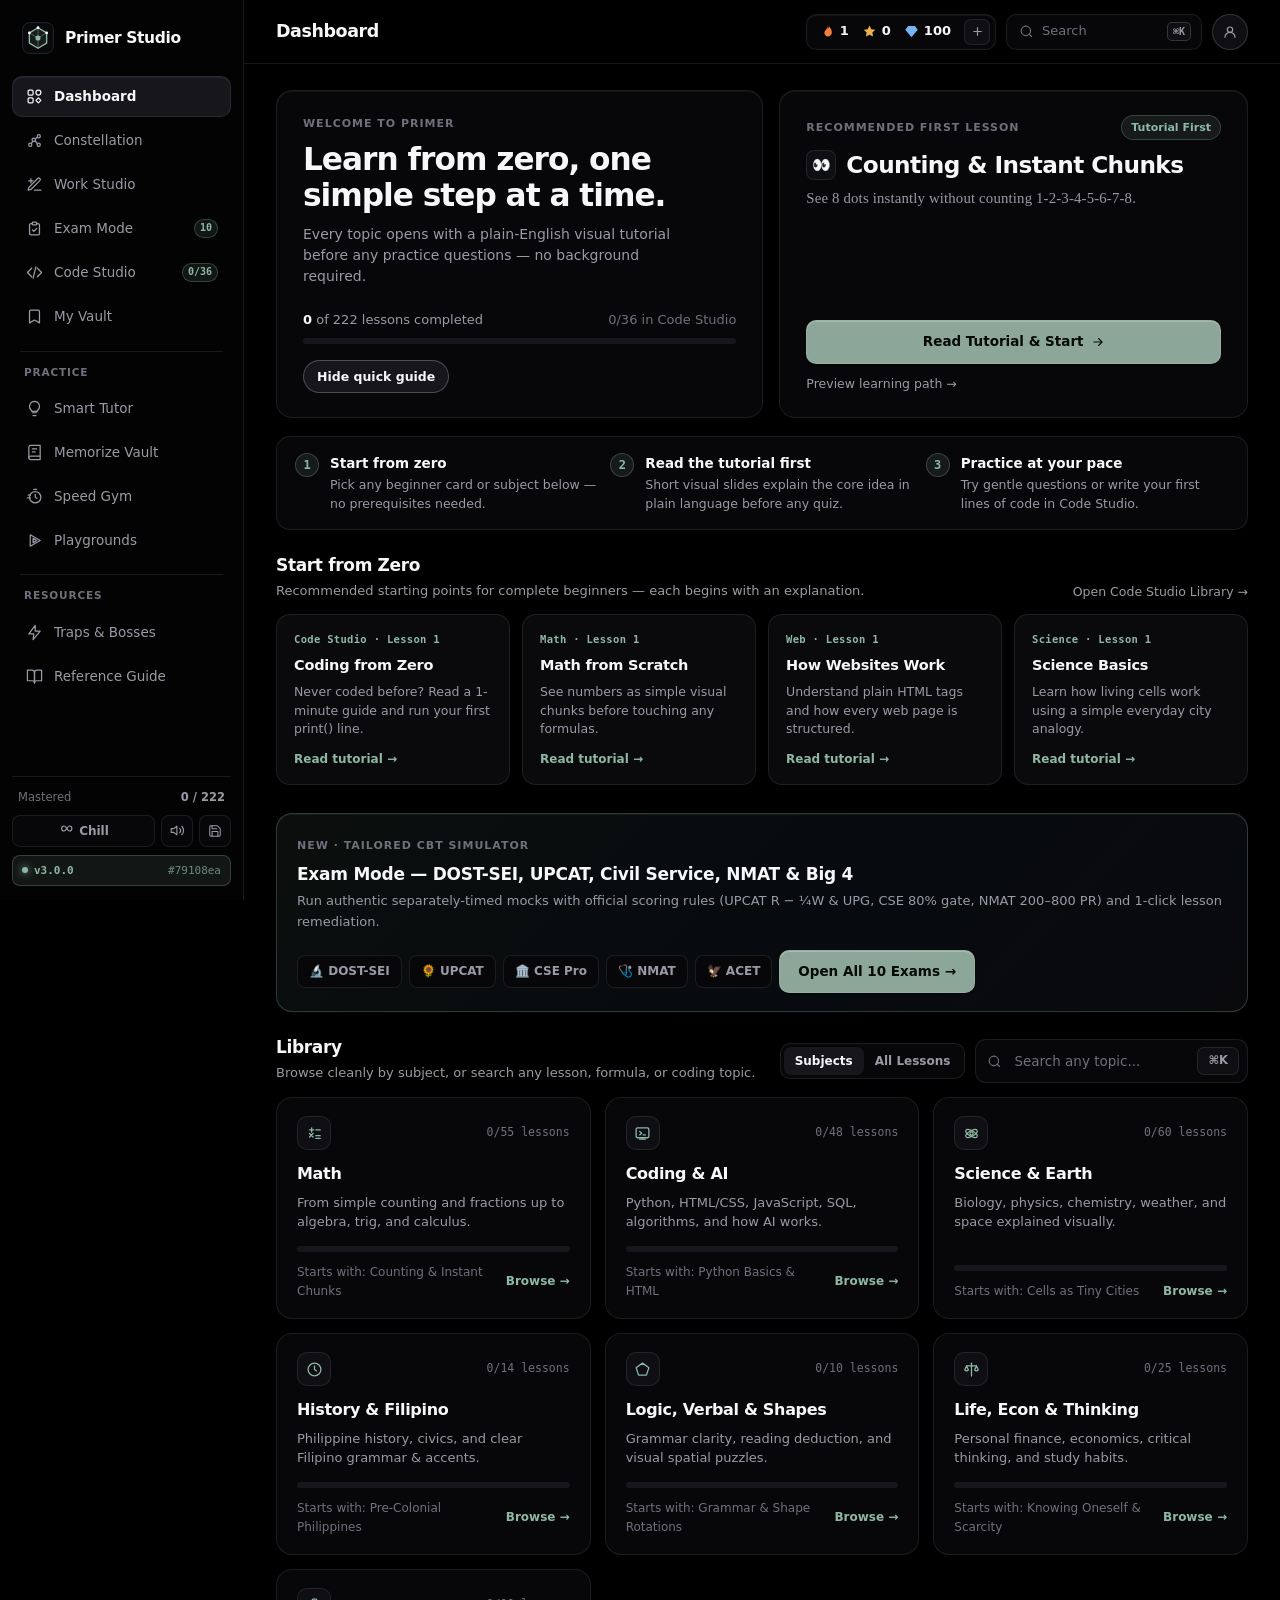
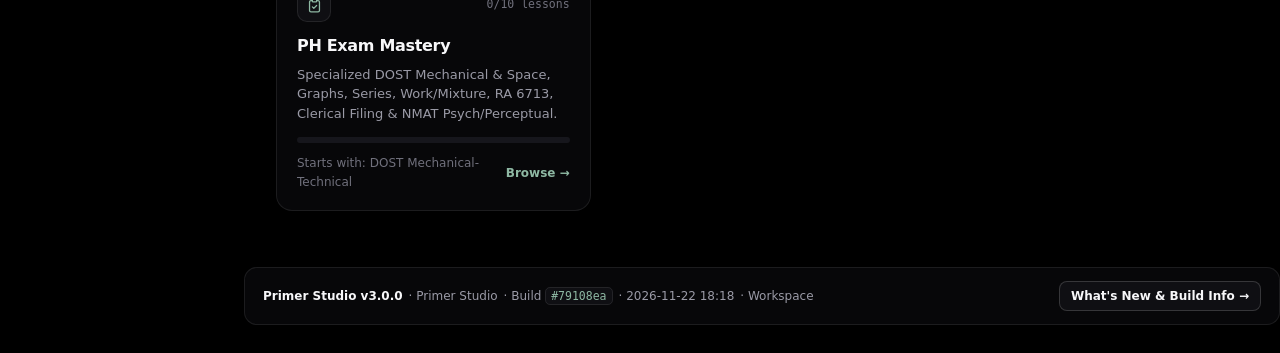
==== index.html @ e01e0b30 "chore: baseline Primer Studio v3.0.0 before Personal Sync & QA sprint" ====
<!DOCTYPE html>
<html lang="en">
<head>
  <meta charset="UTF-8" />
  <meta name="viewport" content="width=device-width, initial-scale=1.0, maximum-scale=5.0, viewport-fit=cover" />
  <meta name="theme-color" content="#050507" />
  <meta name="description" content="Primer Studio — Offline-first polymath learning workspace: 222 lessons, 28 playgrounds, Work Studio, Code Studio, 2D Skill Constellation, My Vault SM-2 decks & 10 PH Exam simulators." />
  <title>Primer Studio — First-Principles Learning OS</title>
  <link rel="manifest" href="./manifest.webmanifest" />
  <link rel="icon" type="image/svg+xml" href="./primer-icon.svg?v=3.0.0" />
  <link rel="apple-touch-icon" href="./primer-icon-192.png" />
  <link rel="stylesheet" href="./styles.css?v=3.0.0" />
</head>
<body>
  <div class="ml-app-shell">
    <aside id="ml-sidebar" class="ml-sidebar" aria-label="Studio sidebar">
      <div id="ml-brand-slot" class="ml-sidebar-brand"></div>
      <nav id="ml-nav" class="ml-nav" aria-label="Main navigation"></nav>
      <div id="ml-sidebar-foot" class="ml-sidebar-foot"></div>
    </aside>
    <div class="ml-workspace">
      <header id="ml-topbar" class="ml-topbar"></header>
      <main id="ml-main" class="ml-main"></main>
      <footer id="ml-footer" class="ml-footer"></footer>
    </div>
  </div>
  <div id="ml-modal" class="ml-modal hidden" role="dialog" aria-modal="true"></div>
  <section id="primer-print-root" class="pr-print-root" aria-hidden="true"></section>

  <script src="./curriculum.js?v=3.0.0"></script>
  <script src="./science_curriculum.js?v=3.0.0"></script>
  <script src="./exam_expansion.js?v=3.0.0"></script>
  <script src="./latex_tutorial.js?v=3.0.0"></script>
  <script src="./shs_handouts_expansion.js?v=3.0.0"></script>
  <script src="./everylingo_humanities_expansion.js?v=3.0.0"></script>
  <script src="./everylingo_tech_ai_expansion.js?v=3.0.0"></script>
  <script src="./everylingo_stem_laws_expansion.js?v=3.0.0"></script>
  <script src="./everylingo_earth_econ_phil_expansion.js?v=3.0.0"></script>
  <script src="./everylingo_coding_engine.js?v=3.0.0"></script>
  <script src="./everylingo_coding_curriculum.js?v=3.0.0"></script>
  <script src="./everylingo_exam_curriculum.js?v=3.0.0"></script>
  <script src="./everylingo_code_forge.js?v=3.0.0"></script>
  <script src="./everylingo_exam_mode.js?v=3.0.0"></script>
  <script src="./primer_whiteboard.js?v=3.0.0"></script>
  <script src="./primer_work_studio.js?v=3.0.0"></script>
  <script src="./primer_my_vault.js?v=3.0.0"></script>
  <script src="./primer_constellation.js?v=3.0.0"></script>
  <script src="./tutor.js?v=3.0.0"></script>
  <script src="./visualizers.js?v=3.0.0"></script>
  <script src="./everylingo_playgrounds.js?v=3.0.0"></script>
  <script src="./memorize.js?v=3.0.0"></script>
  <script src="./build_info.js?v=3.0.0"></script>
  <script src="./app.js?v=3.0.0"></script>
</body>
</html>
---- styles.css ----
/* ==========================================================================
   EveryLingo Studio — "Obsidian Studio" Pure Pitch-Black Design System
   Dark-only OLED architecture (#000000 canvas, obsidian layers, hairline borders)
   Zero :root declarations — safe for both standalone & embedded runtimes.
   ========================================================================== */

*,
*::before,
*::after {
  box-sizing: border-box;
}

/* ==================== DESIGN TOKENS: PURE PITCH BLACK (OBSIDIAN DEFAULT) ==================== */
body {
  --ml-font-serif: "Iowan Old Style", "Palatino Linotype", "Book Antiqua", Georgia, Cambria, "Times New Roman", serif;
  --ml-font-sans: "Inter", -apple-system, BlinkMacSystemFont, "Segoe UI", Roboto, system-ui, sans-serif;
  --ml-font-display: "Inter", -apple-system, BlinkMacSystemFont, "Segoe UI", Roboto, system-ui, sans-serif;
  --ml-font-mono: "JetBrains Mono", "JetBrainsMono Nerd Font Mono", "JetBrainsMono Nerd Font", "Fira Code", "SFMono-Regular", Menlo, Monaco, Consolas, "Noto Sans Mono", "DejaVu Sans Mono", "Liberation Mono", monospace;

  /* True Pitch-Black Surface Ladder (No washed-out gray) */
  --ml-bg: #000000;
  --ml-sidebar: #030304;
  --ml-surface: #070709;
  --ml-card-bg: #0a0a0d;
  --ml-surface-2: #0f0f13;
  --ml-surface-3: #16161c;
  --ml-glass: rgba(0, 0, 0, 0.86);
  --ml-specular: rgba(255, 255, 255, 0.055);
  --ml-ink: #f7f7f9;
  --ml-ink-muted: #9a9aa6;
  --ml-ink-faint: #70707c;
  --ml-border: rgba(255, 255, 255, 0.085);
  --ml-border-strong: rgba(255, 255, 255, 0.16);

  /* Calm Eucalyptus-Sage Primary & Refined Semantic Accents (Non-Neon) */
  --ml-primary: #8eb8a3;
  --ml-primary-fill: #8da69a;
  --ml-primary-hover: #9fb8ac;
  --ml-on-primary: #060a08;
  --ml-primary-soft: rgba(142, 184, 163, 0.11);
  --ml-primary-border: rgba(142, 184, 163, 0.28);

  --ml-blue: #78b4f5;
  --ml-blue-fill: #356091;
  --ml-blue-soft: rgba(120, 180, 245, 0.11);
  --ml-blue-border: rgba(120, 180, 245, 0.28);

  --ml-amber: #eab349;
  --ml-amber-fill: #b86f11;
  --ml-amber-soft: rgba(234, 179, 73, 0.11);
  --ml-amber-border: rgba(234, 179, 73, 0.30);

  --ml-flame: #f0803c;

  --ml-danger: #f28b8b;
  --ml-danger-fill: #b84242;
  --ml-danger-hover: #9e3535;
  --ml-danger-soft: rgba(242, 139, 139, 0.11);
  --ml-danger-border: rgba(242, 139, 139, 0.30);

  --ml-plum: #a78bfa;
  --ml-plum-soft: rgba(167, 139, 250, 0.12);
  --ml-plum-border: rgba(167, 139, 250, 0.30);

  --ml-rose: #f472b6;

  /* Visualizer Tokens */
  --ml-viz-green: #69b892;
  --ml-viz-blue: #78b4f5;
  --ml-viz-amber: #eab349;
  --ml-viz-plum: #a78bfa;
  --ml-viz-rose: #f472b6;

  --ml-shadow-sm: 0 1px 2px rgba(0, 0, 0, 0.65), inset 0 1px 0 var(--ml-specular);
  --ml-shadow-md: 0 12px 32px rgba(0, 0, 0, 0.72), inset 0 1px 0 var(--ml-specular);
  --ml-shadow-lg: 0 28px 72px rgba(0, 0, 0, 0.88), inset 0 1px 0 rgba(255, 255, 255, 0.07);
  --ml-backdrop: rgba(0, 0, 0, 0.84);

  /* Sync legacy utility vars cleanly */
  --background: var(--ml-bg);
  --foreground: var(--ml-ink);
  --card: var(--ml-surface);
  --content: var(--ml-surface-2);
  --border: var(--ml-border);
  --muted-foreground: var(--ml-ink-muted);

  margin: 0;
  color-scheme: dark;
  font-family: var(--ml-font-sans);
  background-color: var(--ml-bg);
  color: var(--ml-ink);
  line-height: 1.55;
  -webkit-font-smoothing: antialiased;
  text-rendering: optimizeLegibility;
}

button,
input,
textarea {
  font: inherit;
  color: inherit;
}

code,
pre,
kbd,
samp {
  font-family: var(--ml-font-mono);
}

button:focus-visible,
input:focus-visible,
textarea:focus-visible {
  outline: 2px solid var(--ml-primary);
  outline-offset: 2px;
}

/* Custom non-neon range sliders */
input[type="range"] {
  -webkit-appearance: none;
  appearance: none;
  width: 100%;
  height: 6px;
  border-radius: 999px;
  background: var(--ml-border-strong);
  cursor: pointer;
}

input[type="range"]::-webkit-slider-thumb {
  -webkit-appearance: none;
  appearance: none;
  width: 18px;
  height: 18px;
  border-radius: 50%;
  background: var(--ml-primary-fill);
  border: 2px solid var(--ml-surface);
  box-shadow: var(--ml-shadow-sm);
  transition: transform 0.12s ease;
}

input[type="range"]::-webkit-slider-thumb:hover {
  transform: scale(1.12);
}

input[type="range"]::-moz-range-thumb {
  width: 18px;
  height: 18px;
  border-radius: 50%;
  background: var(--ml-primary-fill);
  border: 2px solid var(--ml-surface);
  box-shadow: var(--ml-shadow-sm);
}

/* ==================== WORKSPACE SHELL (SIDEBAR + MAIN COLUMN) ==================== */
.ml-app-shell {
  display: grid;
  grid-template-columns: 244px minmax(0, 1fr);
  min-height: 100vh;
  background: var(--ml-bg);
}

.ml-sidebar {
  position: sticky;
  top: 0;
  height: 100vh;
  display: flex;
  flex-direction: column;
  background: var(--ml-sidebar);
  border-right: 1px solid var(--ml-border);
  padding: 16px 12px 14px;
  z-index: 70;
  overflow-y: auto;
}

.ml-sidebar-brand {
  padding: 2px 4px 18px;
}

.ml-brand-btn {
  width: 100%;
  display: flex;
  align-items: center;
  gap: 11px;
  padding: 4px 6px;
  border: none;
  border-radius: 10px;
  background: transparent;
  color: var(--ml-ink);
  cursor: pointer;
  text-align: left;
  transition: background 0.15s ease;
}

.ml-brand-btn:hover {
  background: var(--ml-surface-2);
}

.ml-brand-mark {
  display: grid;
  place-items: center;
  flex-shrink: 0;
}

.ml-brand-name {
  font-family: var(--ml-font-display);
  font-size: 15.5px;
  font-weight: 700;
  letter-spacing: -0.025em;
  line-height: 1.2;
  color: var(--ml-ink);
}

/* ==================== SIDEBAR NAVIGATION ==================== */
.ml-nav {
  display: flex;
  flex-direction: column;
  gap: 2px;
  flex: 1;
}

.ml-nav-group {
  display: flex;
  flex-direction: column;
  gap: 3px;
}

.ml-nav-divider {
  height: 1px;
  background: var(--ml-border);
  margin: 12px 8px 10px;
}

.ml-nav-section-lbl {
  font-size: 10.5px;
  font-weight: 700;
  letter-spacing: 0.08em;
  text-transform: uppercase;
  color: var(--ml-ink-faint);
  padding: 0 12px 6px;
}

.ml-nav-btn {
  position: relative;
  width: 100%;
  display: flex;
  align-items: center;
  gap: 11px;
  padding: 9px 12px;
  border-radius: 10px;
  border: 1px solid transparent;
  background: transparent;
  color: var(--ml-ink-muted);
  font-weight: 500;
  font-size: 13.5px;
  cursor: pointer;
  text-align: left;
  transition: background 0.14s ease, color 0.14s ease, border-color 0.14s ease;
}

.ml-nav-ico {
  display: inline-flex;
  align-items: center;
  justify-content: center;
  width: 18px;
  height: 18px;
  color: var(--ml-ink-muted);
  flex-shrink: 0;
  transition: color 0.14s ease;
}

.ml-nav-lbl-short {
  display: none;
}

.ml-nav-btn:hover {
  color: var(--ml-ink);
  background: var(--ml-surface);
}

.ml-nav-btn:hover .ml-nav-ico {
  color: var(--ml-ink);
}

.ml-nav-btn.active {
  background: var(--ml-surface-3);
  color: var(--ml-ink);
  border-color: rgba(255, 255, 255, 0.08);
  font-weight: 600;
  box-shadow: inset 0 1px 0 rgba(255, 255, 255, 0.06);
}

.ml-nav-btn.active .ml-nav-ico {
  color: var(--ml-ink);
}

.ml-nav-badge {
  margin-left: auto;
  min-width: 19px;
  height: 19px;
  padding: 0 5px;
  border-radius: 999px;
  background: var(--ml-danger-soft);
  border: 1px solid var(--ml-danger-border);
  color: var(--ml-danger);
  font-size: 11px;
  font-weight: 700;
  display: grid;
  place-items: center;
  font-variant-numeric: tabular-nums;
}

/* Sidebar Footer */
.ml-sidebar-foot {
  margin-top: auto;
  padding-top: 12px;
  border-top: 1px solid var(--ml-border);
  display: flex;
  flex-direction: column;
  gap: 8px;
}

.ml-side-meta {
  display: flex;
  align-items: center;
  justify-content: space-between;
  padding: 0 6px;
  font-size: 11.5px;
  color: var(--ml-ink-faint);
  font-variant-numeric: tabular-nums;
}

.ml-side-meta strong {
  color: var(--ml-ink-muted);
  font-weight: 600;
}

.ml-side-controls {
  display: flex;
  align-items: center;
  gap: 6px;
}

.ml-side-util-btn {
  flex: 1;
  display: inline-flex;
  align-items: center;
  justify-content: center;
  gap: 6px;
  height: 32px;
  padding: 0 10px;
  border-radius: 8px;
  border: 1px solid var(--ml-border);
  background: var(--ml-surface);
  color: var(--ml-ink-muted);
  font-size: 12px;
  font-weight: 600;
  cursor: pointer;
  transition: background 0.14s ease, color 0.14s ease, border-color 0.14s ease;
}

.ml-side-util-btn.is-hearts {
  border-color: var(--ml-danger-border);
  color: var(--ml-danger);
}

.ml-side-util-btn:hover {
  background: var(--ml-surface-2);
  color: var(--ml-ink);
  border-color: var(--ml-border-strong);
}

.ml-side-icon-btn {
  width: 32px;
  height: 32px;
  display: grid;
  place-items: center;
  border-radius: 8px;
  border: 1px solid var(--ml-border);
  background: var(--ml-surface);
  color: var(--ml-ink-muted);
  cursor: pointer;
  transition: background 0.14s ease, color 0.14s ease, border-color 0.14s ease;
}

.ml-side-icon-btn:hover {
  background: var(--ml-surface-2);
  color: var(--ml-ink);
  border-color: var(--ml-border-strong);
}

.ml-side-version-btn {
  width: 100%;
  display: flex;
  align-items: center;
  justify-content: space-between;
  padding: 6px 9px;
  border-radius: 8px;
  border: 1px solid transparent;
  background: transparent;
  color: var(--ml-ink-faint);
  font-family: var(--ml-font-mono);
  font-size: 11px;
  font-weight: 600;
  cursor: pointer;
  transition: background 0.14s ease, color 0.14s ease, border-color 0.14s ease;
}

.ml-side-version-btn:hover {
  background: var(--ml-surface);
  border-color: var(--ml-border);
  color: var(--ml-ink-muted);
}

.ml-side-version-btn.fresh {
  color: var(--ml-primary);
  background: var(--ml-primary-soft);
  border-color: var(--ml-primary-border);
}

.ml-version-left {
  display: inline-flex;
  align-items: center;
  gap: 6px;
}

/* ==================== WORKSPACE & STICKY TOP HEADER ==================== */
.ml-workspace {
  min-width: 0;
  display: flex;
  flex-direction: column;
  background: var(--ml-bg);
}

.ml-topbar {
  position: sticky;
  top: 0;
  z-index: 60;
  height: 64px;
  padding: 0 32px;
  display: flex;
  align-items: center;
  justify-content: space-between;
  gap: 16px;
  background: var(--ml-glass);
  backdrop-filter: blur(18px);
  -webkit-backdrop-filter: blur(18px);
  border-bottom: 1px solid var(--ml-border);
}

.ml-topbar-left {
  display: flex;
  align-items: center;
  gap: 10px;
  min-width: 0;
}

.ml-mobile-brand {
  display: none;
  padding: 0;
  border: none;
  background: transparent;
  cursor: pointer;
  flex-shrink: 0;
}

.ml-page-heading {
  margin: 0;
  font-family: var(--ml-font-display);
  font-size: 17.5px;
  font-weight: 700;
  letter-spacing: -0.025em;
  color: var(--ml-ink);
  white-space: nowrap;
  overflow: hidden;
  text-overflow: ellipsis;
}

.ml-page-heading-short {
  display: none;
}

.ml-topbar-right {
  display: flex;
  align-items: center;
  gap: 10px;
  flex-shrink: 0;
}

.ml-metrics-capsule {
  display: inline-flex;
  align-items: center;
  gap: 13px;
  height: 36px;
  padding: 0 5px 0 13px;
  border-radius: 10px;
  background: var(--ml-surface);
  border: 1px solid var(--ml-border);
  box-shadow: var(--ml-shadow-sm);
}

.ml-metric-item {
  display: inline-flex;
  align-items: center;
  gap: 5px;
  font-size: 13px;
  font-variant-numeric: tabular-nums;
  color: var(--ml-ink);
  white-space: nowrap;
}

.ml-metric-item strong {
  font-weight: 600;
}

.ml-metric-ico {
  display: inline-flex;
  align-items: center;
}

.ml-metric-item.streak .ml-metric-ico {
  color: var(--ml-flame);
}

.ml-metric-item.xp .ml-metric-ico {
  color: var(--ml-amber);
}

.ml-metric-item.gems .ml-metric-ico {
  color: var(--ml-blue);
}

.ml-capsule-add-btn {
  width: 26px;
  height: 26px;
  display: grid;
  place-items: center;
  border-radius: 7px;
  border: 1px solid var(--ml-border);
  background: var(--ml-surface-2);
  color: var(--ml-ink-muted);
  cursor: pointer;
  transition: background 0.14s ease, color 0.14s ease, border-color 0.14s ease;
}

.ml-capsule-add-btn:hover {
  background: var(--ml-surface-3);
  border-color: var(--ml-border-strong);
  color: var(--ml-ink);
}

.ml-top-search-btn {
  width: 196px;
  height: 36px;
  padding: 0 10px 0 12px;
  display: inline-flex;
  align-items: center;
  gap: 8px;
  border-radius: 10px;
  border: 1px solid var(--ml-border);
  background: var(--ml-surface);
  color: var(--ml-ink-muted);
  font-size: 13px;
  cursor: pointer;
  transition: background 0.14s ease, border-color 0.14s ease, color 0.14s ease;
}

.ml-top-search-btn:hover {
  background: var(--ml-surface-2);
  border-color: var(--ml-border-strong);
  color: var(--ml-ink);
}

.ml-search-ico {
  display: inline-flex;
  align-items: center;
  color: var(--ml-ink-faint);
}

.ml-search-placeholder {
  flex: 1;
  text-align: left;
  color: var(--ml-ink-faint);
}

.ml-profile-btn {
  width: 36px;
  height: 36px;
  padding: 0;
  border-radius: 50%;
  border: 1px solid var(--ml-border-strong);
  background: var(--ml-surface-2);
  color: var(--ml-ink-muted);
  display: grid;
  place-items: center;
  cursor: pointer;
  transition: border-color 0.14s ease, color 0.14s ease, background 0.14s ease;
}

.ml-profile-btn:hover {
  border-color: var(--ml-primary-border);
  background: var(--ml-surface-3);
  color: var(--ml-ink);
}

.ml-profile-avatar {
  display: inline-flex;
  align-items: center;
  justify-content: center;
}

.ml-main {
  width: 100%;
  max-width: 1180px;
  margin: 0 auto;
  padding: 26px 32px 56px;
  flex: 1;
}

/* ==================== BENTO DASHBOARD (YOUR JOURNEY + NEXT UP) ==================== */
.ml-bento-grid {
  display: grid;
  grid-template-columns: 1.04fr 1fr;
  gap: 16px;
  margin-bottom: 16px;
}

@media (max-width: 960px) {
  .ml-bento-grid {
    grid-template-columns: 1fr;
  }
}

.ml-bento-card {
  display: flex;
  flex-direction: column;
  padding: 24px 26px;
  border-radius: 16px;
  background: var(--ml-surface);
  border: 1px solid var(--ml-border);
  box-shadow: var(--ml-shadow-sm);
}

.ml-bento-eyebrow {
  font-size: 11px;
  font-weight: 600;
  letter-spacing: 0.09em;
  text-transform: uppercase;
  color: var(--ml-ink-faint);
  margin-bottom: 10px;
}

.ml-journey-title {
  margin: 0 0 10px;
  font-family: var(--ml-font-display);
  font-size: clamp(1.55rem, 1.25rem + 0.9vw, 1.95rem);
  font-weight: 700;
  line-height: 1.15;
  letter-spacing: -0.032em;
  color: var(--ml-ink);
}

.ml-journey-desc {
  margin: 0 0 22px;
  font-size: 14px;
  line-height: 1.52;
  color: var(--ml-ink-muted);
  max-width: 44ch;
}

.ml-journey-progress {
  margin-top: auto;
  margin-bottom: 16px;
}

.ml-journey-progress-row {
  display: flex;
  align-items: center;
  justify-content: space-between;
  gap: 10px;
  font-size: 13px;
  color: var(--ml-ink-muted);
  font-variant-numeric: tabular-nums;
  margin-bottom: 8px;
}

.ml-journey-progress-row strong {
  color: var(--ml-ink);
  font-weight: 700;
}

.ml-muted-paren {
  color: var(--ml-ink-faint);
}

.ml-progress-track {
  height: 6px;
  border-radius: 999px;
  background: var(--ml-surface-3);
  overflow: hidden;
}

.ml-progress-fill {
  height: 100%;
  border-radius: 999px;
  background: var(--ml-primary-fill);
  transition: width 0.35s cubic-bezier(0.16, 1, 0.3, 1);
}

.ml-journey-filters {
  display: flex;
  flex-wrap: wrap;
  gap: 8px;
}

.ml-status-chip {
  display: inline-flex;
  align-items: center;
  gap: 4px;
  padding: 6px 13px;
  border-radius: 999px;
  border: 1px solid var(--ml-border);
  background: transparent;
  color: var(--ml-ink-muted);
  font-size: 12.5px;
  font-weight: 500;
  cursor: pointer;
  transition: background 0.14s ease, border-color 0.14s ease, color 0.14s ease;
}

.ml-status-chip:hover {
  background: var(--ml-surface-2);
  border-color: var(--ml-border-strong);
  color: var(--ml-ink);
}

.ml-status-chip.active {
  background: var(--ml-surface-3);
  border-color: rgba(255, 255, 255, 0.24);
  color: var(--ml-ink);
  font-weight: 600;
}

.ml-status-chip.accent {
  border-color: var(--ml-primary-border);
  background: var(--ml-primary-soft);
  color: var(--ml-primary);
}

.ml-status-chip.danger {
  border-color: var(--ml-danger-border);
  background: var(--ml-danger-soft);
  color: var(--ml-danger);
}

.ml-chip-count {
  color: var(--ml-ink-faint);
  font-variant-numeric: tabular-nums;
}

.ml-status-chip.active .ml-chip-count {
  color: var(--ml-ink-muted);
}

/* Right Bento Card — NEXT UP */
.ml-nextup-head {
  display: flex;
  align-items: center;
  justify-content: space-between;
  gap: 10px;
  margin-bottom: 10px;
}

.ml-nextup-head .ml-bento-eyebrow {
  margin-bottom: 0;
}

.ml-tree-pill-toggle {
  display: inline-flex;
  align-items: center;
  gap: 7px;
  padding: 4px 10px;
  border-radius: 999px;
  border: 1px solid var(--ml-border);
  background: var(--ml-bg);
  color: var(--ml-ink-muted);
  font-size: 11.5px;
  font-weight: 600;
  cursor: pointer;
  transition: border-color 0.14s ease, color 0.14s ease, background 0.14s ease;
}

.ml-tree-pill-toggle.active {
  border-color: var(--ml-primary-border);
  background: var(--ml-primary-soft);
  color: var(--ml-primary);
}

.ml-tree-pill-toggle:hover {
  border-color: var(--ml-border-strong);
}

.ml-nextup-title-row {
  display: flex;
  align-items: center;
  gap: 10px;
  margin-bottom: 8px;
}

.ml-nextup-glyph {
  width: 30px;
  height: 30px;
  border-radius: 8px;
  background: var(--ml-surface-2);
  border: 1px solid var(--ml-border);
  display: grid;
  place-items: center;
  font-size: 15px;
  line-height: 1;
  color: var(--ml-ink-muted);
  flex-shrink: 0;
}

.ml-nextup-title {
  margin: 0;
  font-family: var(--ml-font-display);
  font-size: clamp(1.2rem, 1.05rem + 0.5vw, 1.45rem);
  font-weight: 700;
  letter-spacing: -0.025em;
  line-height: 1.24;
  color: var(--ml-ink);
}

.ml-nextup-sub {
  margin: 0 0 10px;
  font-size: 14px;
  color: var(--ml-ink-muted);
  line-height: 1.45;
}

.ml-nextup-unlocks-meta {
  display: inline-flex;
  align-items: center;
  gap: 4px;
  padding: 0;
  border: none;
  background: transparent;
  color: var(--ml-ink-muted);
  font-size: 13px;
  cursor: pointer;
  transition: color 0.14s ease;
}

.ml-nextup-unlocks-meta strong {
  color: var(--ml-ink);
}

.ml-nextup-unlocks-meta:hover {
  color: var(--ml-primary);
}

/* Mini Visual Unlock Paths Diagram (Mockup Signature Element) */
.ml-unlock-diagram {
  display: flex;
  align-items: center;
  justify-content: center;
  gap: 6px;
  margin: 18px 0 20px;
  min-height: 48px;
}

.ml-unlock-node-pill {
  padding: 6px 13px;
  border-radius: 999px;
  font-size: 12px;
  font-weight: 500;
  white-space: nowrap;
  max-width: 210px;
  overflow: hidden;
  text-overflow: ellipsis;
  cursor: pointer;
  transition: border-color 0.14s ease, background 0.14s ease, color 0.14s ease, transform 0.12s ease;
}

.ml-unlock-node-pill.solid {
  background: var(--ml-surface-3);
  border: 1px solid rgba(255, 255, 255, 0.12);
  color: var(--ml-ink);
}

.ml-unlock-node-pill.ghost {
  background: transparent;
  border: 1px dashed rgba(255, 255, 255, 0.18);
  color: var(--ml-ink-muted);
}

.ml-unlock-node-pill:hover {
  border-color: var(--ml-primary-border);
  color: var(--ml-primary);
  transform: translateY(-1px);
}

.ml-unlock-bridge {
  width: 62px;
  height: 40px;
  flex-shrink: 0;
  display: grid;
  place-items: center;
}

.ml-unlock-bridge svg {
  width: 100%;
  height: 100%;
}

.ml-nextup-cta {
  width: 100%;
  height: 44px;
  margin-top: auto;
  font-size: 14px;
  border-radius: 10px;
}

/* ==================== SEARCH BAR & FILTER PILLS ==================== */
.ml-path-search-bar {
  display: flex;
  align-items: center;
  gap: 10px;
  padding: 0 8px 0 14px;
  height: 44px;
  border-radius: 11px;
  background: var(--ml-surface);
  border: 1px solid var(--ml-border);
  margin-bottom: 14px;
  transition: border-color 0.14s ease;
}

.ml-path-search-bar:focus-within {
  border-color: var(--ml-primary-border);
}

.ml-path-search-ico {
  display: inline-flex;
  align-items: center;
  color: var(--ml-ink-faint);
  flex-shrink: 0;
}

.ml-path-search-input {
  flex: 1;
  min-width: 0;
  height: 100%;
  border: none;
  background: transparent;
  color: var(--ml-ink);
  font-size: 13.5px;
  outline: none;
}

.ml-path-search-input::placeholder {
  color: var(--ml-ink-faint);
}

.ml-path-search-actions {
  display: flex;
  align-items: center;
  gap: 6px;
  flex-shrink: 0;
}

.ml-search-inline-btn {
  height: 28px;
  padding: 0 10px;
  border-radius: 7px;
  border: 1px solid var(--ml-border);
  background: var(--ml-surface-2);
  color: var(--ml-ink-muted);
  font-size: 11.5px;
  font-weight: 600;
  cursor: pointer;
  white-space: nowrap;
  transition: background 0.13s ease, color 0.13s ease, border-color 0.13s ease;
}

.ml-search-inline-btn:hover {
  background: var(--ml-surface-3);
  border-color: var(--ml-border-strong);
  color: var(--ml-ink);
}

.ml-lab-pills {
  display: flex;
  flex-wrap: wrap;
  gap: 7px;
  margin-bottom: 16px;
}

.ml-filter-pill {
  padding: 6px 13px;
  border-radius: 999px;
  border: 1px solid var(--ml-border);
  background: var(--ml-surface);
  color: var(--ml-ink-muted);
  font-size: 12.5px;
  font-weight: 600;
  cursor: pointer;
  transition: all 0.14s ease;
}

.ml-filter-pill:hover {
  color: var(--ml-ink);
  border-color: var(--ml-border-strong);
  background: var(--ml-surface-2);
}

.ml-filter-pill.active {
  background: var(--ml-surface-3);
  color: var(--ml-ink);
  border-color: rgba(255, 255, 255, 0.26);
}

/* ==================== SHARED HERO BANNERS (SPEED GYM, TUTOR, VAULT) ==================== */
.ml-hero-banner {
  display: grid;
  grid-template-columns: 1.45fr 1fr;
  gap: 20px;
  padding: 24px 26px;
  background: var(--ml-surface);
  border: 1px solid var(--ml-border);
  border-radius: 16px;
  box-shadow: var(--ml-shadow-sm);
  margin-bottom: 18px;
}

@media (max-width: 860px) {
  .ml-hero-banner {
    grid-template-columns: 1fr;
    padding: 18px;
  }
}

.ml-hero-left {
  display: flex;
  flex-direction: column;
  align-items: flex-start;
  justify-content: center;
}

.ml-hero-kicker {
  font-size: 11px;
  font-weight: 600;
  letter-spacing: 0.09em;
  text-transform: uppercase;
  color: var(--ml-primary);
  margin-bottom: 8px;
}

.ml-hero-title {
  margin: 0 0 8px;
  font-family: var(--ml-font-display);
  font-size: clamp(1.35rem, 1.1rem + 0.7vw, 1.7rem);
  font-weight: 700;
  line-height: 1.2;
  letter-spacing: -0.028em;
  color: var(--ml-ink);
}

.ml-hero-desc {
  margin: 0 0 16px;
  font-size: 13.5px;
  color: var(--ml-ink-muted);
  max-width: 58ch;
  line-height: 1.5;
}

.ml-hero-right {
  display: flex;
  flex-direction: column;
  justify-content: center;
  gap: 6px;
  padding: 18px 20px;
  border-radius: 13px;
  background: var(--ml-card-bg);
  border: 1px solid var(--ml-border);
}

.ml-rec-label {
  font-size: 10.5px;
  font-weight: 600;
  letter-spacing: 0.08em;
  text-transform: uppercase;
  color: var(--ml-ink-faint);
}

.ml-rec-title {
  font-family: var(--ml-font-display);
  font-size: 17px;
  font-weight: 700;
  letter-spacing: -0.02em;
  color: var(--ml-ink);
  line-height: 1.25;
}

.ml-rec-sub {
  margin: 0;
  font-size: 13px;
  color: var(--ml-ink-muted);
  line-height: 1.48;
}

/* ==================== PLAYGROUNDS SPLIT-PANE STUDIO ==================== */
.ml-lab-head-bar {
  display: flex;
  flex-wrap: wrap;
  align-items: center;
  justify-content: space-between;
  gap: 10px;
  margin-bottom: 14px;
}

.ml-lab-mobile-select {
  display: none;
  width: 100%;
  height: 40px;
  padding: 0 12px;
  border-radius: 10px;
  border: 1px solid var(--ml-border-strong);
  background: var(--ml-surface);
  color: var(--ml-ink);
  font-size: 13.5px;
  font-weight: 600;
}

.ml-lab-workspace {
  display: grid;
  grid-template-columns: 268px minmax(0, 1fr);
  gap: 16px;
  align-items: start;
}

.ml-lab-rail {
  position: sticky;
  top: 82px;
  max-height: calc(100vh - 110px);
  display: flex;
  flex-direction: column;
  border-radius: 14px;
  background: var(--ml-surface);
  border: 1px solid var(--ml-border);
  overflow: hidden;
}

.ml-lab-rail-head {
  display: flex;
  align-items: center;
  justify-content: space-between;
  padding: 11px 14px;
  border-bottom: 1px solid var(--ml-border);
  font-size: 11px;
  font-weight: 700;
  letter-spacing: 0.08em;
  text-transform: uppercase;
  color: var(--ml-ink-faint);
}

.ml-lab-rail-list {
  display: flex;
  flex-direction: column;
  gap: 2px;
  padding: 6px;
  overflow-y: auto;
}

.ml-lab-rail-btn {
  width: 100%;
  display: flex;
  align-items: flex-start;
  gap: 9px;
  padding: 8px 10px;
  border-radius: 9px;
  border: 1px solid transparent;
  background: transparent;
  color: var(--ml-ink-muted);
  font-size: 12.5px;
  font-weight: 500;
  line-height: 1.35;
  text-align: left;
  cursor: pointer;
  transition: background 0.13s ease, color 0.13s ease, border-color 0.13s ease;
}

.ml-lab-rail-btn:hover {
  background: var(--ml-surface-2);
  color: var(--ml-ink);
}

.ml-lab-rail-btn.active {
  background: var(--ml-surface-3);
  border-color: var(--ml-primary-border);
  color: var(--ml-ink);
  font-weight: 600;
}

.ml-lab-num {
  font-family: var(--ml-font-mono);
  font-size: 11px;
  font-weight: 600;
  color: var(--ml-ink-faint);
  padding-top: 1px;
  flex-shrink: 0;
}

.ml-lab-rail-btn.active .ml-lab-num {
  color: var(--ml-primary);
}

.ml-lab-rail-lbl {
  min-width: 0;
}

.ml-lab-stage {
  min-width: 0;
}

@media (max-width: 960px) {
  .ml-lab-workspace {
    grid-template-columns: 1fr;
  }

  .ml-lab-rail {
    display: none;
  }

  .ml-lab-mobile-select {
    display: block;
  }
}

/* ==================== BUTTONS (MODERN OBSIDIAN, NON-NEON) ==================== */
.ml-btn-primary {
  display: inline-flex;
  align-items: center;
  justify-content: center;
  gap: 7px;
  padding: 10px 18px;
  border-radius: 10px;
  border: 1px solid rgba(255, 255, 255, 0.10);
  background: var(--ml-primary-fill);
  color: var(--ml-on-primary);
  font-weight: 700;
  font-size: 13.5px;
  cursor: pointer;
  box-shadow: 0 1px 2px rgba(0, 0, 0, 0.45), inset 0 1px 0 rgba(255, 255, 255, 0.22);
  transition: background 0.14s ease, transform 0.1s ease, box-shadow 0.14s ease;
}

.ml-btn-primary:hover {
  background: var(--ml-primary-hover);
  transform: translateY(-1px);
}

.ml-btn-primary:active {
  transform: translateY(0) scale(0.99);
}

.ml-btn-primary:disabled {
  opacity: 0.42;
  cursor: not-allowed;
  transform: none;
}

.ml-btn-primary.big {
  width: 100%;
  padding: 12px 20px;
  font-size: 15px;
}

.ml-btn-secondary {
  display: inline-flex;
  align-items: center;
  justify-content: center;
  gap: 6px;
  padding: 9px 14px;
  border-radius: 10px;
  border: 1px solid var(--ml-border-strong);
  background: var(--ml-surface-2);
  color: var(--ml-ink);
  font-weight: 600;
  font-size: 13px;
  cursor: pointer;
  transition: background 0.14s ease, border-color 0.14s ease, transform 0.1s ease;
}

.ml-btn-secondary:hover {
  background: var(--ml-surface-3);
  border-color: rgba(255, 255, 255, 0.26);
  transform: translateY(-1px);
}

.ml-btn-danger {
  display: inline-flex;
  align-items: center;
  justify-content: center;
  gap: 6px;
  padding: 10px 16px;
  border-radius: 10px;
  border: 1px solid var(--ml-danger-border);
  background: var(--ml-danger-fill);
  color: #ffffff;
  font-weight: 700;
  font-size: 13.5px;
  cursor: pointer;
  transition: background 0.14s ease, transform 0.1s ease;
}

.ml-btn-danger:hover {
  background: var(--ml-danger-hover);
}

.ml-btn-mini {
  padding: 6px 11px;
  border-radius: 8px;
  border: 1px solid var(--ml-border);
  background: var(--ml-surface);
  color: var(--ml-ink-muted);
  font-size: 12px;
  font-weight: 600;
  cursor: pointer;
  white-space: nowrap;
  transition: background 0.13s ease, border-color 0.13s ease, color 0.13s ease;
}

.ml-btn-mini:hover {
  background: var(--ml-surface-2);
  border-color: var(--ml-border-strong);
  color: var(--ml-ink);
}

.ml-icon-btn {
  width: 34px;
  height: 34px;
  display: grid;
  place-items: center;
  border-radius: 10px;
  border: 1px solid var(--ml-border);
  background: var(--ml-surface);
  color: var(--ml-ink);
  cursor: pointer;
  font-size: 14px;
  transition: background 0.14s ease, border-color 0.14s ease;
}

.ml-icon-btn:hover {
  background: var(--ml-surface-2);
  border-color: var(--ml-border-strong);
}

.ml-elo-pill {
  display: inline-flex;
  align-items: center;
  gap: 5px;
  padding: 4px 10px;
  border-radius: 999px;
  font-size: 12px;
  font-weight: 700;
  font-variant-numeric: tabular-nums;
  border: 1px solid var(--ml-blue-border);
  background: var(--ml-surface-2);
  color: var(--ml-blue);
  white-space: nowrap;
}

/* ==================== WORLD SECTIONS & SKILL CARDS ==================== */
.ml-world-section {
  background: var(--ml-surface);
  border: 1px solid var(--ml-border);
  border-radius: 16px;
  padding: 20px 22px 22px;
  margin-bottom: 18px;
  box-shadow: var(--ml-shadow-sm);
}

.ml-world-header {
  display: flex;
  flex-wrap: wrap;
  align-items: center;
  gap: 14px;
  padding-bottom: 16px;
  margin-bottom: 16px;
  border-bottom: 1px solid var(--ml-border);
  position: relative;
}

.ml-world-right {
  display: flex;
  align-items: center;
  gap: 8px;
  margin-left: auto;
}

.ml-world-badge {
  width: 42px;
  height: 42px;
  border-radius: 11px;
  display: grid;
  place-items: center;
  font-size: 20px;
  background: color-mix(in srgb, var(--world-color, var(--ml-primary)) 14%, var(--ml-bg));
  border: 1px solid color-mix(in srgb, var(--world-color, var(--ml-primary)) 34%, rgba(255, 255, 255, 0.08));
  flex-shrink: 0;
}

.ml-world-meta {
  flex: 1;
  min-width: 210px;
}

.ml-world-meta h2 {
  margin: 0 0 2px;
  font-family: var(--ml-font-display);
  font-size: 18px;
  font-weight: 700;
  color: var(--ml-ink);
  letter-spacing: -0.024em;
}

.ml-world-meta p {
  margin: 0;
  font-size: 13px;
  color: var(--ml-ink-muted);
}

.ml-world-count {
  padding: 5px 11px;
  border-radius: 999px;
  font-size: 12px;
  font-weight: 600;
  font-variant-numeric: tabular-nums;
  background: var(--ml-bg);
  border: 1px solid var(--ml-border);
  color: var(--ml-ink-muted);
}

.ml-node-grid {
  display: grid;
  grid-template-columns: repeat(auto-fill, minmax(260px, 1fr));
  gap: 12px;
}

.ml-node-card {
  display: flex;
  flex-direction: column;
  padding: 16px;
  border-radius: 13px;
  background: var(--ml-card-bg);
  border: 1px solid var(--ml-border);
  border-top: 2px solid color-mix(in srgb, var(--world-color, var(--ml-primary)) 58%, transparent);
  box-shadow: var(--ml-shadow-sm);
  transition: transform 0.16s cubic-bezier(0.16, 1, 0.3, 1), border-color 0.16s ease, background 0.16s ease;
}

.ml-node-card:hover {
  transform: translateY(-2px);
  background: var(--ml-surface-2);
  border-color: var(--ml-border-strong);
  border-top-color: var(--world-color, var(--ml-primary));
}

.ml-node-card.level-3 {
  border-top-color: var(--ml-amber);
  box-shadow: inset 0 0 0 1px var(--ml-amber-border);
}

.ml-node-top {
  display: flex;
  align-items: center;
  justify-content: space-between;
  gap: 8px;
  margin-bottom: 10px;
}

.ml-node-icon-ring {
  width: 36px;
  height: 36px;
  border-radius: 9px;
  display: grid;
  place-items: center;
  font-size: 18px;
  background: color-mix(in srgb, var(--world-color, var(--ml-primary)) 13%, var(--ml-bg));
  border: 1px solid color-mix(in srgb, var(--world-color, var(--ml-primary)) 32%, rgba(255, 255, 255, 0.08));
}

.ml-node-stage-pill {
  display: inline-flex;
  align-items: center;
  gap: 4px;
  padding: 3px 9px;
  border-radius: 999px;
  font-size: 11px;
  font-weight: 600;
  background: var(--ml-bg);
  border: 1px solid var(--ml-border);
  color: var(--ml-ink-muted);
}

.ml-node-stage-pill.level-1 {
  background: var(--ml-blue-soft);
  border-color: var(--ml-blue-border);
  color: var(--ml-blue);
}

.ml-node-stage-pill.level-2 {
  background: var(--ml-primary-soft);
  border-color: var(--ml-primary-border);
  color: var(--ml-primary);
}

.ml-node-stage-pill.level-3 {
  background: var(--ml-amber-soft);
  border-color: var(--ml-amber-border);
  color: var(--ml-amber);
}

.ml-node-order {
  font-size: 10.5px;
  font-weight: 600;
  text-transform: uppercase;
  letter-spacing: 0.06em;
  color: var(--ml-ink-faint);
  margin-bottom: 4px;
}

.ml-node-title {
  margin: 0 0 5px;
  font-size: 15px;
  font-weight: 650;
  letter-spacing: -0.015em;
  line-height: 1.3;
  color: var(--ml-ink);
}

.ml-node-tagline {
  margin: 0 0 14px;
  font-size: 12.5px;
  color: var(--ml-ink-muted);
  line-height: 1.45;
  flex: 1;
}

.ml-node-actions {
  display: flex;
  gap: 7px;
  margin-top: auto;
}

.ml-btn-node {
  flex: 1;
  padding: 8px 11px;
  border-radius: 8px;
  border: 1px solid var(--ml-border-strong);
  background: var(--ml-surface-2);
  color: var(--ml-ink);
  font-weight: 600;
  font-size: 12.5px;
  cursor: pointer;
  transition: background 0.14s ease, color 0.14s ease, border-color 0.14s ease;
}

.ml-btn-node:hover {
  background: var(--ml-primary-fill);
  border-color: var(--ml-primary-fill);
  color: var(--ml-on-primary);
}

.ml-node-card > .ml-btn-node,
.ml-plan-card > .ml-btn-node {
  flex: 0 0 auto;
  width: 100%;
  margin-top: auto;
}

.ml-btn-drill {
  padding: 8px 11px;
  border-radius: 8px;
  border: 1px solid var(--ml-border);
  background: var(--ml-bg);
  color: var(--ml-ink-muted);
  font-weight: 600;
  font-size: 12.5px;
  cursor: pointer;
  transition: background 0.14s ease, color 0.14s ease, border-color 0.14s ease;
}

.ml-btn-drill:hover {
  background: var(--ml-surface-3);
  color: var(--ml-ink);
  border-color: var(--ml-border-strong);
}

/* ==================== SECTION BANNERS, TRAPS & SYNTHESIS ==================== */
.ml-section-banner {
  display: flex;
  flex-wrap: wrap;
  align-items: center;
  justify-content: space-between;
  gap: 14px;
  padding: 18px 22px;
  background: var(--ml-surface);
  border: 1px solid var(--ml-border);
  border-radius: 16px;
  margin-bottom: 16px;
  box-shadow: var(--ml-shadow-sm);
}

.ml-section-banner h2 {
  margin: 0 0 4px;
  font-family: var(--ml-font-display);
  letter-spacing: -0.025em;
  font-size: 20px;
  font-weight: 700;
  color: var(--ml-ink);
}

.ml-section-banner p {
  margin: 0;
  font-size: 13.5px;
  color: var(--ml-ink-muted);
}

.ml-traps-grid {
  display: grid;
  grid-template-columns: repeat(auto-fill, minmax(330px, 1fr));
  gap: 16px;
}

.ml-trap-card {
  background: var(--ml-surface);
  border: 1px solid var(--ml-border);
  border-radius: 16px;
  padding: 18px;
  display: flex;
  flex-direction: column;
  gap: 12px;
  box-shadow: var(--ml-shadow-sm);
}

.ml-trap-card.busted {
  border-color: var(--ml-primary-border);
}

.ml-trap-head {
  display: flex;
  align-items: flex-start;
  justify-content: space-between;
  gap: 10px;
}

.ml-trap-head h3 {
  margin: 0;
  font-size: 15.5px;
  font-weight: 700;
  line-height: 1.3;
}

.ml-trap-status {
  padding: 3px 9px;
  border-radius: 999px;
  font-size: 11px;
  font-weight: 700;
  white-space: nowrap;
  background: var(--ml-surface-2);
  border: 1px solid var(--ml-border);
  color: var(--ml-ink-muted);
}

.ml-trap-expr {
  padding: 11px 14px;
  border-radius: 10px;
  text-align: center;
  font-size: 16px;
  font-weight: 700;
  font-family: var(--ml-font-mono);
  background: var(--ml-surface-2);
  border: 1px solid var(--ml-border);
  color: var(--ml-ink);
}

.ml-trap-compare {
  display: grid;
  grid-template-columns: 1fr 1fr;
  gap: 8px;
}

.ml-trap-wrong,
.ml-trap-right {
  padding: 10px 12px;
  border-radius: 10px;
  font-size: 12.5px;
}

.ml-trap-wrong {
  background: var(--ml-danger-soft);
  border: 1px solid var(--ml-danger-border);
}

.ml-trap-right {
  background: var(--ml-primary-soft);
  border: 1px solid var(--ml-primary-border);
}

.ml-trap-wrong span,
.ml-trap-right span {
  display: block;
  font-size: 11px;
  font-weight: 700;
  text-transform: uppercase;
  letter-spacing: 0.04em;
  opacity: 0.85;
  margin-bottom: 3px;
}

.ml-trap-why {
  margin: 0;
  font-size: 13px;
  color: var(--ml-ink-muted);
}

.ml-trap-rule {
  padding: 10px 12px;
  border-radius: 10px;
  font-size: 13px;
  background: var(--ml-amber-soft);
  border: 1px solid var(--ml-amber-border);
  color: var(--ml-ink);
}

.ml-trap-quiz-box {
  margin-top: auto;
  padding-top: 12px;
  border-top: 1px solid var(--ml-border);
}

.ml-trap-q-prompt {
  font-size: 13px;
  font-weight: 700;
  margin-bottom: 8px;
}

.ml-trap-q-opts {
  display: grid;
  grid-template-columns: 1fr 1fr;
  gap: 7px;
}

.ml-trap-opt {
  padding: 8px 10px;
  border-radius: 9px;
  border: 1px solid var(--ml-border-strong);
  background: var(--ml-bg);
  color: var(--ml-ink);
  font-size: 12.5px;
  font-weight: 600;
  cursor: pointer;
  text-align: left;
  transition: background 0.12s ease, border-color 0.12s ease;
}

.ml-trap-opt:hover {
  background: var(--ml-surface-2);
  border-color: var(--ml-blue);
}

.ml-trap-opt.correct {
  background: var(--ml-primary-soft);
  border-color: var(--ml-primary);
  color: var(--ml-primary);
}

.ml-trap-opt.wrong {
  background: var(--ml-danger-soft);
  border-color: var(--ml-danger);
  color: var(--ml-danger);
}

.ml-trap-feedback {
  margin-top: 8px;
  font-size: 12.5px;
  font-weight: 600;
  min-height: 18px;
  line-height: 1.45;
}

.ml-trap-feedback.ok {
  color: var(--ml-primary);
  background: var(--ml-primary-soft);
  border: 1px solid var(--ml-primary-border);
  padding: 7px 10px;
  border-radius: 8px;
}

.ml-trap-feedback.nope {
  color: #f4a3a3;
  background: var(--ml-danger-soft);
  border: 1px solid var(--ml-danger-border);
  padding: 7px 10px;
  border-radius: 8px;
}

.ml-synth-card {
  background: var(--ml-surface);
  border: 1px solid var(--ml-border);
  border-radius: 16px;
  padding: 18px;
  display: flex;
  flex-direction: column;
  gap: 10px;
  box-shadow: var(--ml-shadow-sm);
}

.ml-synth-footer {
  margin-top: auto;
  padding-top: 10px;
  border-top: 1px solid var(--ml-border);
  display: flex;
  flex-direction: column;
  gap: 10px;
}

.ml-synth-action-row {
  display: flex;
  justify-content: space-between;
  align-items: center;
  flex-wrap: wrap;
  gap: 8px;
}

.ml-synth-card.busted {
  border-color: var(--ml-primary-border);
}

.ml-synth-concepts {
  display: flex;
  flex-wrap: wrap;
  gap: 6px;
}

.ml-synth-chain {
  margin-top: 4px;
  padding: 12px 14px;
  border-radius: 11px;
  background: var(--ml-bg);
  border: 1px solid var(--ml-border);
  border-left: 3px solid var(--ml-primary);
  display: grid;
  gap: 6px;
  font-size: 13px;
}

/* ==================== CHEAT SHEET & BADGES ==================== */
.ml-search-input {
  min-width: 260px;
  width: min(100%, 400px);
  padding: 10px 14px;
  border-radius: 10px;
  border: 1px solid var(--ml-border-strong);
  background: var(--ml-bg);
  color: var(--ml-ink);
  font-size: 13.5px;
}

.ml-search-input::placeholder {
  color: var(--ml-ink-faint);
}

.ml-cheat-list {
  display: grid;
  grid-template-columns: repeat(auto-fill, minmax(420px, 1fr));
  gap: 14px;
}

@media (max-width: 520px) {
  .ml-cheat-list {
    grid-template-columns: 1fr;
  }
}

.ml-cheat-card {
  background: var(--ml-surface);
  border: 1px solid var(--ml-border);
  border-radius: 16px;
  padding: 18px;
  display: flex;
  flex-direction: column;
  gap: 10px;
  box-shadow: var(--ml-shadow-sm);
}

.ml-cheat-head {
  display: flex;
  align-items: center;
  justify-content: space-between;
  gap: 8px;
}

.ml-cheat-era {
  padding: 3px 10px;
  border-radius: 999px;
  font-size: 11.5px;
  font-weight: 700;
  border: 1px solid transparent;
}

.ml-cheat-card h3 {
  margin: 0;
  font-family: var(--ml-font-display);
  letter-spacing: -0.02em;
  font-size: 16.5px;
  font-weight: 700;
}

.ml-cheat-cols {
  display: grid;
  grid-template-columns: 1fr 1.35fr;
  gap: 10px;
}

@media (max-width: 680px) {
  .ml-cheat-cols {
    grid-template-columns: 1fr;
  }
}

.ml-scary-box,
.ml-easy-box {
  padding: 12px 14px;
  border-radius: 11px;
  font-size: 13.5px;
  line-height: 1.5;
}

.ml-scary-box {
  background: var(--ml-bg);
  border: 1px solid var(--ml-border);
  color: var(--ml-ink-muted);
}

.ml-scary-strike {
  text-decoration: line-through;
  text-decoration-color: rgba(255, 255, 255, 0.25);
  opacity: 0.84;
  font-style: italic;
}

.ml-easy-box {
  background: var(--ml-primary-soft);
  border: 1px solid var(--ml-primary-border);
}

.ml-mini-tag {
  display: block;
  font-size: 11px;
  font-weight: 700;
  text-transform: uppercase;
  letter-spacing: 0.05em;
  color: var(--ml-ink-muted);
  margin-bottom: 4px;
}

.ml-cheat-code-strip {
  padding: 10px 13px;
  border-radius: 10px;
  font-size: 13px;
  background: var(--ml-surface-2);
  border: 1px solid var(--ml-border);
  border-left: 3px solid var(--ml-primary);
  color: var(--ml-ink);
}

.ml-badges-grid {
  display: grid;
  grid-template-columns: repeat(auto-fill, minmax(235px, 1fr));
  gap: 10px;
}

.ml-badge-card {
  display: flex;
  align-items: center;
  gap: 12px;
  padding: 13px;
  border-radius: 12px;
  background: var(--ml-surface);
  border: 1px solid var(--ml-border);
  opacity: 0.6;
}

.ml-badge-card.unlocked {
  opacity: 1;
  border-color: var(--ml-amber-border);
  background: var(--ml-amber-soft);
}

.ml-badge-emoji {
  font-size: 24px;
  width: 40px;
  height: 40px;
  display: grid;
  place-items: center;
  border-radius: 10px;
  background: var(--ml-surface);
  border: 1px solid var(--ml-border);
  flex-shrink: 0;
}

.ml-badge-title {
  font-weight: 700;
  font-size: 13.5px;
}

.ml-badge-desc {
  font-size: 12px;
  color: var(--ml-ink-muted);
}

/* ==================== MODAL & LESSON BRIEFING ==================== */
.ml-modal {
  position: fixed;
  inset: 0;
  z-index: 999;
  background: var(--ml-backdrop);
  backdrop-filter: blur(5px);
  display: flex;
  align-items: center;
  justify-content: center;
  padding: 16px;
  overflow-y: auto;
}

.ml-modal.hidden {
  display: none;
}

.ml-modal-shell {
  width: 100%;
  max-width: 780px;
  max-height: 92vh;
  overflow-y: auto;
  background: var(--ml-surface);
  border: 1px solid var(--ml-border-strong);
  border-radius: 20px;
  padding: 22px 24px;
  position: relative;
  box-shadow: var(--ml-shadow-lg);
}

.ml-modal-top {
  display: flex;
  flex-wrap: wrap;
  align-items: center;
  gap: 10px;
  margin-bottom: 16px;
}

.ml-close-btn {
  width: 36px;
  height: 36px;
  border-radius: 10px;
  border: 1px solid var(--ml-border-strong);
  background: var(--ml-surface-2);
  color: var(--ml-ink);
  font-weight: 700;
  cursor: pointer;
  flex-shrink: 0;
}

.ml-close-btn:hover {
  background: var(--ml-surface-3);
}

.ml-brief-pill {
  padding: 5px 12px;
  border-radius: 999px;
  font-size: 12.5px;
  font-weight: 700;
  margin-right: auto;
}

.ml-brief-body {
  display: flex;
  flex-direction: column;
  gap: 14px;
}

.ml-micro-card {
  padding: 14px 16px;
  border-radius: 12px;
  background: var(--ml-bg);
  border: 1px solid var(--ml-border);
}

.ml-micro-label {
  font-size: 11px;
  font-weight: 700;
  text-transform: uppercase;
  letter-spacing: 0.07em;
  color: var(--ml-primary);
  margin-bottom: 5px;
}

.ml-micro-card p {
  margin: 0;
  font-size: 14px;
  line-height: 1.5;
}

.ml-modal-footer {
  display: flex;
  flex-wrap: wrap;
  justify-content: space-between;
  align-items: center;
  gap: 10px;
  margin-top: 18px;
  padding-top: 14px;
  border-top: 1px solid var(--ml-border);
}

/* ==================== QUIZ & BRUTEFORCE RUNNER ==================== */
.ml-quiz-progress-track {
  flex: 1;
  min-width: 140px;
  height: 10px;
  border-radius: 999px;
  background: var(--ml-surface-2);
  border: 1px solid var(--ml-border);
  overflow: hidden;
}

.ml-quiz-progress-fill {
  height: 100%;
  border-radius: 999px;
  background: var(--ml-primary-fill);
  transition: width 0.28s ease;
}

.ml-quiz-badges {
  display: flex;
  align-items: center;
  gap: 6px;
}

.ml-combo-badge,
.ml-heart-badge {
  padding: 4px 10px;
  border-radius: 999px;
  font-size: 12px;
  font-weight: 700;
  font-variant-numeric: tabular-nums;
}

.ml-combo-badge {
  background: var(--ml-amber-soft);
  border: 1px solid var(--ml-amber-border);
  color: var(--ml-amber);
}

.ml-heart-badge {
  background: var(--ml-surface-2);
  border: 1px solid var(--ml-border);
}

.ml-quiz-body {
  padding: 4px 0 12px;
}

.ml-quiz-meta {
  display: flex;
  flex-wrap: wrap;
  justify-content: space-between;
  gap: 8px;
  font-size: 12.5px;
  color: var(--ml-ink-muted);
  margin-bottom: 10px;
}

.ml-question-prompt {
  margin: 0 0 14px;
  font-family: var(--ml-font-display);
  letter-spacing: -0.02em;
  font-size: clamp(1.18rem, 1rem + 0.6vw, 1.42rem);
  font-weight: 700;
  line-height: 1.38;
  color: var(--ml-ink);
}

.ml-hint-box {
  padding: 10px 14px;
  border-radius: 10px;
  background: var(--ml-amber-soft);
  border: 1px solid var(--ml-amber-border);
  font-size: 13.5px;
  margin-bottom: 14px;
}

.ml-hint-box.hidden {
  display: none;
}

.ml-options-grid {
  display: grid;
  grid-template-columns: 1fr 1fr;
  gap: 10px;
  margin-bottom: 12px;
}

@media (max-width: 600px) {
  .ml-options-grid {
    grid-template-columns: 1fr;
  }
}

.ml-option-btn {
  display: flex;
  align-items: center;
  gap: 11px;
  padding: 13px 15px;
  border-radius: 12px;
  border: 1px solid var(--ml-border-strong);
  background: var(--ml-bg);
  color: var(--ml-ink);
  font-size: 14.5px;
  font-weight: 600;
  text-align: left;
  cursor: pointer;
  transition: all 0.14s ease;
}

.ml-option-btn:hover:not(:disabled) {
  border-color: var(--ml-blue);
  background: var(--ml-blue-soft);
}

.ml-option-btn.selected {
  border-color: var(--ml-blue);
  background: var(--ml-blue-soft);
  box-shadow: inset 0 0 0 1px var(--ml-blue);
}

.ml-option-btn.correct {
  border-color: var(--ml-primary);
  background: var(--ml-primary-soft);
  color: var(--ml-ink);
}

.ml-option-btn.wrong {
  border-color: var(--ml-danger);
  background: var(--ml-danger-soft);
}

.ml-key-num {
  width: 26px;
  height: 26px;
  border-radius: 7px;
  display: grid;
  place-items: center;
  font-size: 12px;
  font-weight: 700;
  font-family: var(--ml-font-mono);
  background: var(--ml-surface);
  border: 1px solid var(--ml-border);
  color: var(--ml-ink-muted);
  flex-shrink: 0;
}

.ml-input-answer-wrap {
  margin-bottom: 12px;
}

.ml-answer-input {
  width: 100%;
  padding: 13px 16px;
  border-radius: 12px;
  border: 1.5px solid var(--ml-border-strong);
  background: var(--ml-bg);
  color: var(--ml-ink);
  font-size: 18px;
  font-weight: 700;
  font-family: var(--ml-font-mono);
}

.ml-answer-input.correct {
  border-color: var(--ml-primary);
  background: var(--ml-primary-soft);
}

.ml-answer-input.wrong {
  border-color: var(--ml-danger);
  background: var(--ml-danger-soft);
}

.ml-input-tip {
  margin-top: 6px;
  font-size: 12px;
  color: var(--ml-ink-muted);
}

.ml-quiz-footer {
  margin-top: 12px;
  padding: 14px 16px;
  border-radius: 14px;
  display: flex;
  flex-wrap: wrap;
  align-items: center;
  justify-content: space-between;
  gap: 12px;
}

.ml-quiz-footer.neutral {
  background: var(--ml-surface-2);
  border: 1px solid var(--ml-border);
}

.ml-quiz-footer.correct {
  background: var(--ml-primary-soft);
  border: 1px solid var(--ml-primary-border);
}

.ml-quiz-footer.wrong {
  background: var(--ml-danger-soft);
  border: 1px solid var(--ml-danger-border);
}

.ml-fb-copy {
  flex: 1;
  min-width: 220px;
}

.ml-fb-title {
  font-size: 14.5px;
  font-weight: 700;
  margin-bottom: 3px;
}

.ml-fb-desc {
  font-size: 13px;
  color: var(--ml-ink-muted);
}

.ml-out-of-hearts {
  margin-top: 12px;
  padding: 14px 16px;
  border-radius: 12px;
  background: var(--ml-danger-soft);
  border: 1px solid var(--ml-danger-border);
  display: flex;
  flex-wrap: wrap;
  align-items: center;
  justify-content: space-between;
  gap: 10px;
}

/* ==================== VICTORY PHASE ==================== */
.ml-modal-shell.victory-mode {
  text-align: center;
  overflow: hidden;
}

.ml-confetti-canvas {
  position: absolute;
  inset: 0;
  width: 100%;
  height: 100%;
  pointer-events: none;
}

.ml-victory-body {
  position: relative;
  z-index: 2;
  padding: 10px 6px;
}

.ml-victory-emblem-wrap {
  display: inline-flex;
  align-items: center;
  justify-content: center;
  padding: 10px;
  margin-bottom: 10px;
  border-radius: 24px;
  background: var(--ml-primary-soft);
  border: 1px solid var(--ml-primary-border);
}

.ml-victory-body h2 {
  margin: 4px 0;
  font-family: var(--ml-font-display);
  letter-spacing: -0.028em;
  font-size: 25px;
}

.ml-victory-sub {
  margin: 0 0 18px;
  color: var(--ml-ink-muted);
  font-size: 14px;
}

.ml-victory-stats {
  display: grid;
  grid-template-columns: repeat(3, 1fr);
  gap: 10px;
  margin-bottom: 18px;
}

.ml-vstat {
  padding: 13px;
  border-radius: 12px;
  background: var(--ml-surface-2);
  border: 1px solid var(--ml-border);
}

.ml-vstat span {
  display: block;
  font-size: 12px;
  color: var(--ml-ink-muted);
}

.ml-vstat strong {
  font-size: 19px;
  font-variant-numeric: tabular-nums;
  color: var(--ml-primary);
}

.ml-self-rate-box {
  padding: 14px;
  border-radius: 14px;
  background: var(--ml-bg);
  border: 1px solid var(--ml-border);
  margin-bottom: 18px;
}

.ml-self-rate-title {
  font-size: 13px;
  font-weight: 700;
  margin-bottom: 10px;
}

.ml-self-rate-btns {
  display: flex;
  flex-wrap: wrap;
  justify-content: center;
  gap: 8px;
}

.ml-rate-btn {
  padding: 8px 13px;
  border-radius: 10px;
  border: 1px solid var(--ml-border-strong);
  background: var(--ml-surface);
  color: var(--ml-ink);
  font-size: 13px;
  font-weight: 600;
  cursor: pointer;
}

.ml-rate-btn.active {
  background: var(--ml-primary-soft);
  border-color: var(--ml-primary);
  color: var(--ml-primary);
}

.ml-victory-actions {
  display: flex;
  flex-wrap: wrap;
  justify-content: center;
  gap: 10px;
}

/* ==================== INTERACTIVE VISUALIZERS ==================== */
.ml-viz-card {
  background: var(--ml-surface);
  border: 1px solid var(--ml-border);
  border-radius: 16px;
  padding: 18px;
  box-shadow: var(--ml-shadow-sm);
}

.ml-viz-header {
  display: flex;
  flex-wrap: wrap;
  align-items: center;
  justify-content: space-between;
  gap: 10px;
  margin-bottom: 14px;
}

.ml-viz-title {
  font-family: var(--ml-font-display);
  letter-spacing: -0.02em;
  font-size: 16.5px;
  font-weight: 700;
}

.ml-viz-sub {
  font-size: 12.5px;
  color: var(--ml-ink-muted);
}

.ml-viz-tabs {
  display: flex;
  flex-wrap: wrap;
  gap: 6px;
}

.ml-pill {
  padding: 6px 13px;
  border-radius: 999px;
  border: 1px solid var(--ml-border);
  background: var(--ml-surface);
  color: var(--ml-ink-muted);
  font-size: 12px;
  font-weight: 600;
  cursor: pointer;
  transition: background 0.13s ease, border-color 0.13s ease, color 0.13s ease;
}

.ml-pill:hover {
  color: var(--ml-ink);
  background: var(--ml-surface-2);
  border-color: var(--ml-border-strong);
}

.ml-pill.active {
  background: var(--ml-surface-3);
  color: var(--ml-primary);
  border-color: var(--ml-primary-border);
  box-shadow: inset 0 1px 0 rgba(255, 255, 255, 0.07);
}

.ml-viz-controls {
  display: grid;
  grid-template-columns: repeat(auto-fit, minmax(190px, 1fr));
  gap: 12px;
  padding: 12px 14px;
  border-radius: 12px;
  background: var(--ml-surface-2);
  border: 1px solid var(--ml-border);
  margin-bottom: 14px;
}

.ml-slider-label {
  display: flex;
  flex-direction: column;
  gap: 6px;
  font-size: 12.5px;
}

.ml-pair-sliders {
  display: flex;
  gap: 8px;
}

.ml-viz-stage {
  padding: 14px;
  border-radius: 12px;
  background: var(--ml-bg);
  border: 1px solid var(--ml-border);
}

.ml-equation-hero {
  display: flex;
  flex-wrap: wrap;
  align-items: center;
  justify-content: center;
  gap: 8px;
  font-size: 17px;
  font-weight: 700;
  font-variant-numeric: tabular-nums;
  margin-bottom: 12px;
}

.ml-arrow {
  color: var(--ml-ink-faint);
}

.ml-highlight-green {
  color: var(--ml-primary);
}

.ml-highlight-blue {
  color: var(--ml-blue);
}

.ml-highlight-purple {
  color: var(--ml-plum);
}

.ml-ten-bar {
  display: flex;
  align-items: center;
  height: 36px;
  border-radius: 9px;
  overflow: hidden;
  background: var(--ml-surface-2);
  border: 1px solid var(--ml-border);
}

.ml-ten-fill {
  height: 100%;
  background: var(--ml-blue-fill);
  color: #ffffff;
  font-weight: 700;
  font-size: 12.5px;
  display: grid;
  place-items: center;
}

.ml-ten-steal {
  height: 100%;
  background: var(--ml-primary-fill);
  color: var(--ml-on-primary);
  font-weight: 700;
  font-size: 12.5px;
  display: grid;
  place-items: center;
}

.ml-block-caption {
  font-size: 12px;
  color: var(--ml-ink-muted);
  margin-bottom: 5px;
}

.ml-block-group {
  margin-bottom: 10px;
}

.ml-area-split {
  display: flex;
  align-items: center;
  gap: 8px;
  margin-bottom: 10px;
}

.ml-area-box {
  padding: 14px 10px;
  border-radius: 10px;
  text-align: center;
  min-width: 85px;
}

.ml-area-tens {
  background: var(--ml-blue-soft);
  border: 1.5px solid var(--ml-blue-border);
}

.ml-area-ones {
  background: var(--ml-primary-soft);
  border: 1.5px solid var(--ml-primary-border);
}

.ml-area-dims {
  font-size: 12px;
  color: var(--ml-ink-muted);
}

.ml-area-num {
  font-size: 20px;
  font-weight: 800;
  font-variant-numeric: tabular-nums;
}

.ml-area-plus {
  font-size: 19px;
  font-weight: 800;
  color: var(--ml-ink-faint);
}

.ml-frac-bar {
  display: flex;
  gap: 3px;
  height: 30px;
  padding: 3px;
  border-radius: 9px;
  background: var(--ml-surface-2);
  border: 1px solid var(--ml-border);
}

.ml-frac-seg {
  flex: 1;
  border-radius: 5px;
  background: var(--ml-border);
}

.ml-scale-trays {
  display: flex;
  align-items: stretch;
  gap: 12px;
  margin-bottom: 12px;
}

.ml-tray {
  flex: 1;
  padding: 12px;
  border-radius: 12px;
  background: var(--ml-surface);
  border: 1px solid var(--ml-border);
  text-align: center;
}

.ml-tray-items {
  display: flex;
  flex-wrap: wrap;
  justify-content: center;
  gap: 6px;
  min-height: 38px;
  margin-bottom: 8px;
}

.ml-x-chip,
.ml-num-chip {
  padding: 4px 10px;
  border-radius: 7px;
  font-weight: 700;
  font-size: 12.5px;
  font-variant-numeric: tabular-nums;
}

.ml-x-chip {
  background: var(--ml-plum-soft);
  border: 1px solid var(--ml-plum-border);
  color: #d8c8ff;
}

.ml-num-chip {
  background: var(--ml-blue-soft);
  border: 1px solid var(--ml-blue-border);
  color: var(--ml-blue);
}

.ml-tray-plate {
  font-size: 12px;
  font-weight: 700;
  color: var(--ml-ink-muted);
}

.ml-scale-fulcrum {
  display: grid;
  place-items: center;
  font-size: 22px;
  font-weight: 800;
  color: var(--ml-ink-faint);
}

.ml-scale-actions {
  display: flex;
  flex-wrap: wrap;
  justify-content: center;
  gap: 8px;
  margin-bottom: 10px;
}

.ml-action-btn {
  padding: 8px 14px;
  border-radius: 9px;
  border: 1px solid rgba(255, 255, 255, 0.12);
  background: var(--ml-primary-fill);
  color: var(--ml-on-primary);
  font-size: 12.5px;
  font-weight: 700;
  cursor: pointer;
}

.ml-action-btn.secondary {
  background: var(--ml-surface);
  border-color: var(--ml-border-strong);
  color: var(--ml-ink);
}

.ml-solved-tag {
  padding: 8px 14px;
  border-radius: 10px;
  background: var(--ml-primary-soft);
  border: 1px solid var(--ml-primary-border);
  color: var(--ml-primary);
  font-weight: 700;
}

.ml-svg-box {
  width: 100%;
  max-height: 210px;
  display: block;
}

.ml-svg-square {
  width: 100%;
  max-width: 240px;
  display: block;
  margin: 0 auto;
}

.ml-circle-grid {
  display: grid;
  grid-template-columns: 240px 1fr;
  gap: 16px;
  align-items: center;
}

@media (max-width: 640px) {
  .ml-circle-grid {
    grid-template-columns: 1fr;
  }
}

.ml-circle-readout {
  display: flex;
  flex-direction: column;
  gap: 8px;
  max-width: 440px;
}

.ml-readout-pill {
  display: flex;
  align-items: center;
  justify-content: space-between;
  gap: 10px;
  padding: 9px 12px;
  border-radius: 10px;
  background: var(--ml-surface);
  border: 1px solid var(--ml-border);
  border-left-width: 3px;
  font-size: 13px;
  font-variant-numeric: tabular-nums;
}

.ml-viz-note {
  margin-top: 10px;
  font-size: 13px;
  color: var(--ml-ink-muted);
  text-align: center;
}

/* ==================== MEMORIZE VAULT, MATRICES & SIEVE ==================== */
.ml-mem-card {
  background: var(--ml-surface);
  border: 1px solid var(--ml-border);
  border-radius: 16px;
  padding: 18px 20px;
  box-shadow: var(--ml-shadow-sm);
}

.ml-card-warn {
  border-color: var(--ml-amber-border);
}

.ml-mem-toolbar {
  display: flex;
  flex-wrap: wrap;
  align-items: center;
  justify-content: space-between;
  gap: 12px;
  margin-bottom: 14px;
}

.ml-mx-layout {
  display: grid;
  grid-template-columns: 1.45fr 1fr;
  gap: 16px;
  align-items: start;
}

@media (max-width: 820px) {
  .ml-mx-layout {
    grid-template-columns: 1fr;
  }
}

.ml-mx-scroll {
  overflow-x: auto;
  padding-bottom: 6px;
}

.ml-mx-table {
  width: 100%;
  border-collapse: separate;
  border-spacing: 3px;
  min-width: 440px;
}

.ml-mx-head,
.ml-mx-corner {
  padding: 6px 4px;
  font-size: 12px;
  font-weight: 700;
  text-align: center;
  color: var(--ml-ink-muted);
  background: var(--ml-surface-2);
  border-radius: 6px;
}

.ml-mx-cell {
  width: 34px;
  height: 32px;
  border-radius: 6px;
  border: 1px solid var(--ml-border);
  background: var(--ml-bg);
  color: var(--ml-ink);
  font-size: 12px;
  font-weight: 700;
  font-variant-numeric: tabular-nums;
  cursor: pointer;
}

.ml-mx-cell.cross {
  background: var(--ml-primary-soft);
  border-color: var(--ml-primary-border);
}

.ml-mx-cell.focus {
  background: var(--ml-amber-soft);
  border-color: var(--ml-amber-border);
}

.ml-mx-cell.sel {
  background: var(--ml-primary-fill);
  color: var(--ml-on-primary);
  border-color: var(--ml-primary-hover);
  font-weight: 800;
}

.ml-mx-cell.mastered {
  background: var(--ml-primary-soft);
  border-color: var(--ml-primary-border);
  color: var(--ml-primary);
}

.ml-mx-cell.dim {
  opacity: 0.25;
}

.ml-mx-inspector {
  padding: 16px;
  border-radius: 14px;
  background: var(--ml-bg);
  border: 1px solid var(--ml-border);
}

.ml-mx-big-eq {
  font-family: var(--ml-font-mono);
  font-size: 25px;
  font-weight: 800;
  text-align: center;
  margin-bottom: 12px;
  color: var(--ml-primary);
}

.ml-mx-quiz-form {
  display: flex;
  gap: 8px;
  margin-bottom: 12px;
}

.ml-div-input-row {
  display: flex;
  flex-wrap: wrap;
  gap: 10px;
  margin-bottom: 14px;
}

.ml-div-checks-grid {
  display: grid;
  grid-template-columns: repeat(auto-fill, minmax(185px, 1fr));
  gap: 8px;
}

.ml-div-chip {
  padding: 10px 12px;
  border-radius: 10px;
  border: 1px solid var(--ml-border);
  background: var(--ml-bg);
}

.ml-div-chip.ok {
  border-color: var(--ml-primary-border);
  background: var(--ml-primary-soft);
}

.ml-div-chip.no {
  opacity: 0.7;
}

.ml-div-chip-top {
  display: flex;
  justify-content: space-between;
  font-size: 13px;
  margin-bottom: 3px;
}

.ml-div-chip-why {
  font-size: 11.5px;
  color: var(--ml-ink-muted);
}

.ml-rules-grid {
  display: grid;
  grid-template-columns: repeat(auto-fill, minmax(220px, 1fr));
  gap: 10px;
}

.ml-flip-grid {
  display: grid;
  grid-template-columns: repeat(auto-fill, minmax(136px, 1fr));
  gap: 9px;
}

.ml-flip-card {
  padding: 13px 10px;
  border-radius: 12px;
  border: 1px solid var(--ml-border-strong);
  background: var(--ml-bg);
  color: var(--ml-ink);
  cursor: pointer;
  text-align: center;
  display: flex;
  flex-direction: column;
  gap: 4px;
  transition: transform 0.12s ease, border-color 0.14s ease;
}

.ml-flip-card:hover {
  transform: translateY(-2px);
  border-color: var(--ml-blue);
}

.ml-flip-card.open {
  border-color: var(--ml-plum);
  background: var(--ml-plum-soft);
}

.ml-flip-q {
  font-size: 15px;
  font-weight: 700;
}

.ml-flip-a {
  font-size: 12.5px;
  font-weight: 700;
  color: var(--ml-primary);
}

.ml-trig-table {
  width: 100%;
  border-collapse: collapse;
  font-size: 13.5px;
  font-variant-numeric: tabular-nums;
}

.ml-trig-table th,
.ml-trig-table td {
  padding: 10px 12px;
  text-align: center;
  border-bottom: 1px solid var(--ml-border);
}

.ml-trig-table th {
  color: var(--ml-blue);
  font-size: 12px;
  text-transform: uppercase;
  letter-spacing: 0.04em;
}

.ml-two-col-mem {
  display: grid;
  grid-template-columns: 1fr 1fr;
  gap: 12px;
}

@media (max-width: 680px) {
  .ml-two-col-mem {
    grid-template-columns: 1fr;
  }
}

.ml-sieve-grid {
  display: grid;
  grid-template-columns: repeat(10, 1fr);
  gap: 4px;
  margin-bottom: 12px;
}

.ml-sieve-cell {
  padding: 7px 2px;
  border-radius: 7px;
  border: 1px solid var(--ml-border);
  background: var(--ml-surface);
  color: var(--ml-ink-muted);
  font-size: 12px;
  font-weight: 700;
  font-variant-numeric: tabular-nums;
  cursor: pointer;
}

.ml-sieve-cell.hit {
  background: var(--ml-primary-soft);
  border-color: var(--ml-primary-border);
  color: var(--ml-primary);
}

.ml-sieve-cell.selected {
  background: var(--ml-amber-fill);
  color: #ffffff;
  border-color: var(--ml-amber-fill);
}

.ml-sieve-inspector {
  padding: 12px 14px;
  border-radius: 10px;
  background: var(--ml-surface);
  border: 1px solid var(--ml-border);
  font-size: 13px;
}

/* ==================== SPEED GYM & GUIDED 12x12 COURSE ==================== */
.ml-gym-grid {
  display: grid;
  grid-template-columns: repeat(auto-fill, minmax(235px, 1fr));
  gap: 14px;
}

.ml-sprint-timer {
  padding: 6px 14px;
  border-radius: 999px;
  font-size: 16px;
  font-weight: 800;
  font-variant-numeric: tabular-nums;
  background: var(--ml-surface-2);
  border: 1px solid var(--ml-border-strong);
}

.ml-course-hero {
  display: grid;
  grid-template-columns: 1.35fr 1fr;
  gap: 20px;
  align-items: center;
}

@media (max-width: 780px) {
  .ml-course-hero {
    grid-template-columns: 1fr;
  }
}

.ml-hm-grid {
  display: grid;
  grid-template-columns: repeat(12, 1fr);
  gap: 3px;
  max-width: 280px;
  margin: 0 auto;
}

.ml-hm-cell {
  aspect-ratio: 1;
  border-radius: 4px;
  font-size: 9px;
  font-weight: 700;
  display: grid;
  place-items: center;
  font-variant-numeric: tabular-nums;
  background: var(--ml-surface-2);
  border: 1px solid var(--ml-border);
  color: var(--ml-ink-faint);
}

.ml-hm-cell.familiar {
  background: var(--ml-blue-soft);
  border-color: var(--ml-blue-border);
  color: var(--ml-blue);
}

.ml-hm-cell.mastered {
  background: var(--ml-primary-fill);
  border-color: var(--ml-primary-hover);
  color: var(--ml-on-primary);
  font-weight: 800;
}

.ml-fact-strip {
  display: flex;
  flex-wrap: wrap;
  gap: 6px;
  margin-bottom: 14px;
}

.ml-fact-chip {
  padding: 4px 10px;
  border-radius: 999px;
  font-size: 12px;
  font-weight: 700;
  background: var(--ml-surface-2);
  border: 1px solid var(--ml-border);
  color: var(--ml-ink-muted);
}

.ml-fact-chip.active {
  border-color: var(--ml-blue);
  color: var(--ml-blue);
}

.ml-fact-chip.cur {
  background: var(--ml-amber-soft);
  border-color: var(--ml-amber-border);
  color: var(--ml-amber);
}

.ml-fact-chip.done {
  background: var(--ml-primary-soft);
  border-color: var(--ml-primary-border);
  color: var(--ml-primary);
}

.ml-spotlight-card {
  padding: 20px;
  border-radius: 14px;
  background: var(--ml-bg);
  border: 1.5px solid var(--ml-primary-border);
  text-align: center;
}

.ml-dot-matrix-wrap {
  display: inline-flex;
  flex-direction: column;
  gap: 4px;
  padding: 12px 14px;
  border-radius: 11px;
  background: var(--ml-surface);
  border: 1px solid var(--ml-border);
  margin: 10px 0;
}

.ml-dot-row {
  display: flex;
  justify-content: center;
  gap: 4px;
}

.ml-dot-cell {
  width: 11px;
  height: 11px;
  border-radius: 3px;
  background: var(--ml-blue-fill);
}

/* ==================== BRUTEFORCE CONTROLS ==================== */
.ml-btn-bruteforce {
  display: inline-flex;
  align-items: center;
  justify-content: center;
  gap: 6px;
  padding: 9px 15px;
  border-radius: 10px;
  border: 1px solid rgba(242, 139, 139, 0.36);
  background: rgba(242, 139, 139, 0.14);
  color: #fda4af;
  font-weight: 700;
  font-size: 13px;
  cursor: pointer;
  transition: background 0.14s ease, color 0.14s ease, border-color 0.14s ease, transform 0.1s ease;
}

.ml-btn-bruteforce.big {
  width: 100%;
  padding: 12px 20px;
  font-size: 14.5px;
}

.ml-btn-bruteforce:hover {
  background: rgba(242, 139, 139, 0.24);
  border-color: rgba(242, 139, 139, 0.56);
  color: #ffffff;
  transform: translateY(-1px);
}

.ml-btn-bruteforce-mini {
  padding: 8px 10px;
  border-radius: 8px;
  border: 1px solid rgba(242, 139, 139, 0.32);
  background: rgba(242, 139, 139, 0.12);
  color: #fda4af;
  font-weight: 700;
  font-size: 12px;
  cursor: pointer;
  transition: background 0.14s ease, color 0.14s ease, border-color 0.14s ease;
}

.ml-btn-bruteforce-mini:hover {
  background: rgba(242, 139, 139, 0.24);
  border-color: rgba(242, 139, 139, 0.54);
  color: #ffffff;
}

.ml-bf-goals {
  display: grid;
  grid-template-columns: repeat(auto-fit, minmax(175px, 1fr));
  gap: 8px;
  margin-top: 8px;
}

.ml-bf-goal-btn {
  padding: 11px 12px;
  border-radius: 11px;
  border: 1px solid var(--ml-border-strong);
  background: var(--ml-surface);
  color: var(--ml-ink);
  text-align: left;
  cursor: pointer;
  display: flex;
  flex-direction: column;
  gap: 3px;
}

.ml-bf-goal-btn span {
  font-size: 11.5px;
  color: var(--ml-ink-muted);
}

.ml-bf-goal-btn.active {
  border-color: var(--ml-danger);
  background: var(--ml-danger-soft);
}

.ml-bf-pick-grid {
  display: grid;
  grid-template-columns: repeat(auto-fill, minmax(210px, 1fr));
  gap: 7px;
  max-height: 270px;
  overflow-y: auto;
  padding-right: 4px;
}

.ml-bf-pick-chip {
  padding: 8px 10px;
  border-radius: 9px;
  border: 1px solid var(--ml-border);
  background: var(--ml-surface);
  color: var(--ml-ink-muted);
  font-size: 12px;
  font-weight: 600;
  text-align: left;
  cursor: pointer;
}

.ml-bf-pick-chip.picked {
  border-color: var(--ml-danger);
  background: var(--ml-danger-soft);
  color: var(--ml-ink);
}

/* ==================== SMART TUTOR HQ ==================== */
.ml-tutor-hero {
  display: grid;
  grid-template-columns: 1.45fr 1fr;
  gap: 16px;
  margin-bottom: 18px;
}

@media (max-width: 780px) {
  .ml-tutor-hero {
    grid-template-columns: 1fr;
  }
}

.ml-tutor-elo-card {
  background: var(--ml-surface);
  border: 1px solid var(--ml-border);
  border-radius: 16px;
  padding: 22px;
  display: flex;
  flex-direction: column;
  justify-content: space-between;
  gap: 12px;
  box-shadow: var(--ml-shadow-sm);
}

.ml-tutor-gauntlet-cta {
  background: var(--ml-surface);
  border: 1px solid var(--ml-primary-border);
  border-top: 3px solid var(--ml-primary-fill);
  border-radius: 16px;
  padding: 20px;
  display: flex;
  flex-direction: column;
  justify-content: space-between;
  gap: 10px;
  box-shadow: var(--ml-shadow-sm);
}

.ml-elo-row {
  display: flex;
  flex-wrap: wrap;
  align-items: center;
  gap: 14px;
  margin-bottom: 14px;
}

.ml-elo-badge {
  padding: 8px 14px;
  border-radius: 12px;
  border: 1.5px solid var(--ml-blue);
  background: var(--ml-surface-2);
  font-family: var(--ml-font-mono);
  font-size: 19px;
  font-weight: 800;
  font-variant-numeric: tabular-nums;
}

.ml-quad-strip {
  display: flex;
  flex-wrap: wrap;
  gap: 6px;
}

.ml-quad-pill {
  padding: 4px 10px;
  border-radius: 999px;
  font-size: 12px;
  font-weight: 600;
  font-variant-numeric: tabular-nums;
  background: var(--ml-surface-2);
  border: 1px solid var(--ml-border);
  color: var(--ml-ink-muted);
}

.ml-root-alert {
  display: flex;
  flex-wrap: wrap;
  align-items: center;
  justify-content: space-between;
  gap: 10px;
  padding: 12px 14px;
  border-radius: 11px;
  background: var(--ml-amber-soft);
  border: 1px solid var(--ml-amber-border);
  font-size: 13.5px;
}

.ml-plan-grid {
  display: grid;
  grid-template-columns: repeat(auto-fill, minmax(235px, 1fr));
  gap: 12px;
  margin-top: 12px;
}

.ml-plan-card {
  display: flex;
  flex-direction: column;
  padding: 14px;
  border-radius: 12px;
  background: var(--ml-bg);
  border: 1px solid var(--ml-border);
}

.ml-plan-card.done {
  border-color: var(--ml-primary-border);
  background: var(--ml-primary-soft);
}

.ml-plan-top {
  display: flex;
  justify-content: space-between;
  align-items: center;
  font-size: 11.5px;
  font-weight: 700;
  margin-bottom: 4px;
}

.ml-plan-why {
  font-size: 12px;
  color: var(--ml-ink-muted);
  margin-top: auto;
  padding-top: 8px;
  border-top: 1px dashed var(--ml-border);
}

.ml-two-col-tutor {
  display: grid;
  grid-template-columns: 1.15fr 1fr;
  gap: 16px;
}

@media (max-width: 820px) {
  .ml-two-col-tutor {
    grid-template-columns: 1fr;
  }
}

.ml-rec-mode-card {
  display: flex;
  align-items: center;
  justify-content: space-between;
  gap: 14px;
  padding: 13px 15px;
  border-radius: 12px;
  background: var(--ml-bg);
  border: 1px solid var(--ml-border);
}

.ml-rec-mode-copy {
  flex: 1;
  min-width: 0;
}

.ml-rec-mode-go {
  flex-shrink: 0;
  white-space: nowrap;
}

.ml-weak-pairs-wrap {
  display: flex;
  flex-wrap: wrap;
  gap: 6px;
}

.ml-crack-list {
  display: grid;
  gap: 8px;
  padding: 14px;
  border-radius: 12px;
  background: var(--ml-amber-soft);
  border: 1px solid var(--ml-amber-border);
}

.ml-backup-box {
  width: 100%;
  min-height: 92px;
  padding: 10px 12px;
  border-radius: 10px;
  border: 1px solid var(--ml-border-strong);
  background: var(--ml-bg);
  color: var(--ml-ink);
  font-family: var(--ml-font-mono);
  font-size: 12px;
  resize: vertical;
}

/* ==================== INSTANT TOAST & SMART TOUCH NUMPAD ==================== */
.ml-instant-toast {
  padding: 10px 14px;
  border-radius: 10px;
  font-size: 13.5px;
  font-weight: 700;
  margin-bottom: 12px;
}

.ml-instant-toast.ok {
  background: var(--ml-primary-soft);
  border: 1px solid var(--ml-primary-border);
  color: var(--ml-primary);
}

.ml-instant-toast.nope {
  background: var(--ml-amber-soft);
  border: 1px solid var(--ml-amber-border);
  color: var(--ml-amber);
}

/* Hide on-screen touch numpad on desktop mouse+keyboard; show automatically on touch / narrow screens */
.ml-touch-numpad {
  display: none;
  margin-top: 10px;
}

@media (pointer: coarse), (max-width: 780px) {
  .ml-touch-numpad {
    display: block;
  }
}

.ml-numpad-grid {
  display: grid;
  grid-template-columns: repeat(3, 1fr);
  gap: 7px;
  margin-bottom: 8px;
}

.ml-numpad-btn {
  min-height: 44px;
  border-radius: 10px;
  border: 1px solid var(--ml-border-strong);
  background: var(--ml-surface);
  color: var(--ml-ink);
  font-size: 17px;
  font-weight: 700;
  cursor: pointer;
}

.ml-numpad-btn:active {
  background: var(--ml-surface-2);
  transform: scale(0.97);
}

.ml-numpad-lock {
  min-height: 46px;
}

/* ==================== OFFLINE LATEX TYPESETTING & 5-SLIDE TUTORIAL ==================== */
.ml-math {
  font-family: "STIX Two Math", "Cambria Math", Georgia, "Times New Roman", serif;
  font-size: 1.06em;
  letter-spacing: 0.01em;
}

.ml-math-block {
  display: block;
  text-align: center;
  font-size: 1.2em;
  line-height: 1.75;
  padding: 6px 2px;
  overflow-x: auto;
  overflow-y: hidden;
}

.ml-math-text {
  font-family: var(--ml-font-sans);
  font-size: 0.92em;
}

.ml-math-rm,
.ml-math-fn {
  font-style: normal;
}

.ml-frac {
  display: inline-flex;
  flex-direction: column;
  align-items: center;
  vertical-align: middle;
  margin: 0 3px;
  line-height: 1.1;
  font-size: 0.92em;
}

.ml-frac > .ml-num {
  padding: 0 5px 2px;
  border-bottom: 1.5px solid currentColor;
  text-align: center;
}

.ml-frac > .ml-den {
  padding: 2px 5px 0;
  text-align: center;
}

.ml-sqrt {
  display: inline-flex;
  align-items: stretch;
  vertical-align: middle;
  margin: 0 2px;
}

.ml-rad-sym {
  font-size: 1.15em;
  line-height: 1;
  margin-right: 1px;
}

.ml-radicand {
  border-top: 1.5px solid currentColor;
  padding: 1px 4px 0 3px;
  line-height: 1.15;
}

.ml-op-stack {
  display: inline-flex;
  flex-direction: column;
  align-items: center;
  vertical-align: middle;
  line-height: 1;
  margin: 0 4px;
}

.ml-op-top,
.ml-op-bot {
  font-size: 0.64em;
  line-height: 1.1;
}

.ml-op-sym {
  font-size: 1.32em;
  line-height: 1;
}

.ml-xarrow {
  display: inline-flex;
  flex-direction: column;
  align-items: center;
  vertical-align: middle;
  margin: 0 5px;
  line-height: 1;
}

.ml-xarrow-lbl {
  font-size: 0.68em;
  font-family: var(--ml-font-sans);
  margin-bottom: -2px;
}

.ml-xarrow-sym {
  font-size: 1.1em;
}

.ml-vec {
  display: inline-block;
  position: relative;
  font-weight: 700;
}

.ml-vec::after {
  content: "→";
  position: absolute;
  top: -0.62em;
  left: 50%;
  transform: translateX(-50%);
  font-size: 0.6em;
  font-weight: 400;
}

.ml-hat {
  display: inline-block;
  position: relative;
  font-weight: 700;
}

.ml-hat::after {
  content: "^";
  position: absolute;
  top: -0.55em;
  left: 50%;
  transform: translateX(-50%);
  font-size: 0.7em;
}

.ml-sup {
  font-size: 0.72em;
  vertical-align: super;
  line-height: 0;
}

.ml-sub {
  font-size: 0.72em;
  vertical-align: sub;
  line-height: 0;
}

/* 5-Slide Editorial Stepper & Textbook Worked-Example Plates */
.ml-tut-stepper {
  display: flex;
  flex-wrap: wrap;
  gap: 6px;
  padding: 5px;
  border-radius: 12px;
  background: var(--ml-surface-2);
  border: 1px solid var(--ml-border);
}

.ml-tut-step-pill {
  flex: 1 1 95px;
  padding: 7px 10px;
  border-radius: 9px;
  border: 1px solid transparent;
  background: transparent;
  color: var(--ml-ink-muted);
  font-size: 12px;
  font-weight: 700;
  cursor: pointer;
  transition: all 0.14s ease;
}

.ml-tut-step-pill:hover {
  color: var(--ml-ink);
}

.ml-tut-step-pill.active {
  background: var(--ml-surface);
  color: var(--ml-ink);
  border-color: var(--ml-border-strong);
  box-shadow: var(--ml-shadow-sm);
}

.ml-tut-step-pill.done {
  color: var(--ml-primary);
}

.ml-tut-slide {
  display: flex;
  flex-direction: column;
  gap: 12px;
}

.ml-tut-heading {
  margin: 0;
  font-family: var(--ml-font-display);
  letter-spacing: -0.024em;
  font-size: 20.5px;
  font-weight: 700;
  line-height: 1.25;
}

.ml-hero-formula-box {
  padding: 16px 18px;
  border-radius: 12px;
  background: var(--ml-bg);
  border: 1px solid var(--ml-border-strong);
  border-left: 3px solid var(--ml-primary);
  color: var(--ml-ink);
  text-align: center;
}

.ml-worked-box {
  display: flex;
  flex-direction: column;
  gap: 10px;
  padding: 16px;
  border-radius: 14px;
  background: var(--ml-bg);
  border: 1px solid var(--ml-border);
}

.ml-worked-step {
  display: flex;
  align-items: flex-start;
  gap: 12px;
  padding: 12px 14px;
  border-radius: 11px;
  background: var(--ml-surface);
  border: 1px solid var(--ml-border);
}

.ml-worked-num {
  width: 26px;
  height: 26px;
  border-radius: 50%;
  background: var(--ml-primary-soft);
  border: 1px solid var(--ml-primary-border);
  color: var(--ml-primary);
  font-size: 12.5px;
  font-weight: 700;
  display: grid;
  place-items: center;
  flex-shrink: 0;
  margin-top: 2px;
}

.ml-worked-copy {
  flex: 1;
  min-width: 0;
}

.ml-worked-label {
  font-size: 11px;
  font-weight: 700;
  text-transform: uppercase;
  letter-spacing: 0.06em;
  color: var(--ml-primary);
  margin-bottom: 4px;
}

.ml-worked-math {
  font-size: 16px;
  font-weight: 700;
  line-height: 1.7;
  padding: 2px 0;
  margin-bottom: 4px;
  overflow-x: auto;
  overflow-y: hidden;
}

.ml-worked-why {
  font-size: 13px;
  color: var(--ml-ink-muted);
  line-height: 1.45;
}

.ml-worked-answer {
  padding: 12px 16px;
  border-radius: 11px;
  background: var(--ml-primary-soft);
  border: 1px solid var(--ml-primary-border);
  text-align: center;
  font-size: 15.5px;
  font-weight: 700;
}

.ml-scary-toggle {
  font-size: 12.5px;
  color: var(--ml-ink-muted);
}

.ml-scary-toggle summary {
  cursor: pointer;
  font-weight: 600;
}

/* ==================== EVERYLINGO CODE, SVG & PLAYGROUND EXTENSIONS ==================== */
.ml-inline-code {
  display: inline-block;
  padding: 1px 6px;
  border-radius: 6px;
  background: var(--ml-surface-2);
  border: 1px solid var(--ml-border);
  font-family: var(--ml-font-mono);
  font-size: 0.88em;
  font-weight: 600;
  color: var(--ml-primary);
  vertical-align: baseline;
}

.ml-q-code {
  margin: 0 0 14px;
  padding: 12px 14px;
  border-radius: 11px;
  background: var(--ml-surface-2);
  border: 1px solid var(--ml-border-strong);
  border-left: 3px solid var(--ml-primary);
  font-family: var(--ml-font-mono);
  font-size: 13px;
  line-height: 1.55;
  overflow-x: auto;
  color: var(--ml-ink);
}

.ml-q-visual {
  margin: 0 0 14px;
  padding: 10px 12px;
  border-radius: 12px;
  background: var(--ml-bg);
  border: 1px solid var(--ml-border);
  display: flex;
  justify-content: center;
}

.ml-token-strip {
  display: flex;
  flex-wrap: wrap;
  gap: 8px;
  margin-bottom: 12px;
}

.ml-token-chip {
  display: inline-flex;
  align-items: center;
  gap: 6px;
  padding: 6px 10px;
  border-radius: 9px;
  background: var(--ml-surface-2);
  border: 1px solid var(--ml-border-strong);
  font-family: var(--ml-font-mono);
  font-size: 13px;
  font-weight: 700;
}

.ml-token-chip small {
  font-size: 10.5px;
  color: var(--ml-ink-muted);
}

.ml-token-chip.sampled {
  background: var(--ml-primary-soft);
  border-color: var(--ml-primary-border);
  color: var(--ml-primary);
}

.ml-prob-bars {
  display: grid;
  gap: 8px;
  margin-bottom: 10px;
}

.ml-prob-row {
  display: grid;
  grid-template-columns: 82px 1fr 54px;
  align-items: center;
  gap: 10px;
}

.ml-prob-tok {
  font-family: var(--ml-font-mono);
  font-size: 13px;
  font-weight: 700;
}

.ml-prob-track {
  height: 12px;
  border-radius: 999px;
  background: var(--ml-surface-2);
  border: 1px solid var(--ml-border);
  overflow: hidden;
}

.ml-prob-fill {
  height: 100%;
  border-radius: 999px;
  background: var(--ml-primary-fill);
  transition: width 0.18s ease;
}

.ml-prob-pct {
  text-align: right;
  font-family: var(--ml-font-mono);
  font-size: 12.5px;
}

.ml-attn-grid {
  display: flex;
  flex-wrap: wrap;
  gap: 7px;
}

.ml-attn-word {
  display: inline-flex;
  flex-direction: column;
  align-items: center;
  min-width: 62px;
  padding: 7px 10px;
  border-radius: 10px;
  border: 1.5px solid var(--ml-border-strong);
  cursor: pointer;
  transition: transform 0.12s ease;
}

.ml-attn-word:hover {
  transform: translateY(-1px);
}

.ml-attn-word.query {
  box-shadow: 0 0 0 2px var(--ml-amber-soft);
}

.ml-attn-word span {
  font-size: 11px;
  font-family: var(--ml-font-mono);
  color: var(--ml-ink-muted);
}

.ml-sandbox-grid {
  display: grid;
  grid-template-columns: 1fr 1fr;
  gap: 12px;
  align-items: stretch;
}

.ml-sandbox-editors {
  display: flex;
  flex-direction: column;
  gap: 10px;
}

.ml-code-label {
  display: flex;
  flex-direction: column;
  gap: 4px;
  font-size: 11.5px;
  font-weight: 700;
  text-transform: uppercase;
  letter-spacing: 0.04em;
  color: var(--ml-ink-muted);
}

.ml-code-textarea {
  width: 100%;
  padding: 10px 12px;
  border-radius: 10px;
  border: 1px solid var(--ml-border-strong);
  background: var(--ml-bg);
  color: var(--ml-ink);
  font-family: var(--ml-font-mono);
  font-size: 12.5px;
  line-height: 1.48;
  resize: vertical;
}

.ml-sandbox-preview-wrap {
  display: flex;
  flex-direction: column;
}

.ml-sandbox-iframe {
  width: 100%;
  flex: 1;
  min-height: 245px;
  border-radius: 12px;
  border: 1px solid var(--ml-border-strong);
  background: #070709;
}

.ml-flex-demo-box {
  padding: 10px 14px;
  border-radius: 9px;
  background: var(--ml-blue-fill);
  color: #fcfaf5;
  font-weight: 700;
  font-size: 13px;
}

.ml-py-trace-grid {
  display: grid;
  grid-template-columns: 1.2fr 1fr;
  gap: 12px;
}

.ml-py-code-panel,
.ml-py-mem-panel {
  padding: 12px;
  border-radius: 12px;
  background: var(--ml-bg);
  border: 1px solid var(--ml-border);
}

.ml-py-line {
  display: flex;
  align-items: center;
  gap: 10px;
  padding: 5px 8px;
  border-radius: 7px;
  font-family: var(--ml-font-mono);
  font-size: 12.5px;
}

.ml-py-line.active {
  background: var(--ml-amber-soft);
  border-left: 3px solid var(--ml-amber-fill);
  font-weight: 700;
}

.ml-py-ln {
  width: 18px;
  text-align: right;
  color: var(--ml-ink-faint);
  font-size: 11px;
  user-select: none;
}

.ml-py-vars {
  display: flex;
  flex-wrap: wrap;
  gap: 7px;
  margin-top: 6px;
}

.ml-py-var-chip {
  display: inline-flex;
  align-items: center;
  gap: 6px;
  padding: 5px 9px;
  border-radius: 8px;
  background: var(--ml-surface);
  border: 1px solid var(--ml-border-strong);
  font-family: var(--ml-font-mono);
  font-size: 12px;
}

.ml-py-var-chip span {
  color: var(--ml-blue);
  font-weight: 700;
}

.ml-py-out {
  margin-top: 6px;
  padding: 8px 10px;
  border-radius: 8px;
  background: var(--ml-surface-2);
  border: 1px solid var(--ml-border);
  font-family: var(--ml-font-mono);
  font-size: 12.5px;
  min-height: 38px;
}

.ml-bits-grid {
  display: grid;
  grid-template-columns: repeat(8, minmax(0, 1fr));
  gap: 6px;
  margin-top: 10px;
}

.ml-bit-btn {
  display: flex;
  flex-direction: column;
  align-items: center;
  gap: 3px;
  padding: 10px 4px;
  border-radius: 10px;
  border: 1.5px solid var(--ml-border-strong);
  background: var(--ml-surface-2);
  cursor: pointer;
  transition: all 0.12s ease;
}

.ml-bit-btn.on {
  background: var(--ml-primary-fill);
  border-color: var(--ml-primary-hover);
  color: var(--ml-on-primary);
}

.ml-bit-wt {
  font-size: 10.5px;
  font-family: var(--ml-font-mono);
  opacity: 0.78;
}

.ml-bit-btn strong {
  font-size: 18px;
  font-family: var(--ml-font-mono);
}

.ml-raven-grid {
  display: grid;
  grid-template-columns: repeat(3, 74px);
  gap: 8px;
  justify-content: center;
}

.ml-raven-cell {
  width: 74px;
  height: 74px;
  border-radius: 11px;
  background: var(--ml-surface);
  border: 2px solid var(--ml-border-strong);
  display: grid;
  place-items: center;
}

.ml-raven-cell.target {
  border-style: dashed;
  border-color: var(--ml-viz-amber);
  background: var(--ml-amber-soft);
}

.ml-cube-net-grid {
  display: grid;
  grid-template-columns: repeat(3, 76px);
  gap: 6px;
  justify-content: center;
}

.ml-cube-face {
  height: 60px;
  border-radius: 10px;
  border: 2px solid var(--ml-border-strong);
  background: var(--ml-surface);
  display: flex;
  flex-direction: column;
  align-items: center;
  justify-content: center;
  cursor: pointer;
  transition: transform 0.12s ease;
}

.ml-cube-face:hover {
  transform: scale(1.04);
}

.ml-cube-face span {
  font-size: 9.5px;
  font-weight: 700;
  text-transform: uppercase;
}

.ml-cube-face.selected {
  background: var(--ml-blue-fill);
  border-color: var(--ml-blue-fill);
  color: #fcfaf5;
}

.ml-cube-face.opposite {
  background: var(--ml-amber-soft);
  border-color: var(--ml-amber-fill);
  color: var(--ml-amber);
}

.ml-cube-face.adjacent {
  background: var(--ml-primary-soft);
  border-color: var(--ml-primary-border);
  color: var(--ml-primary);
}

/* Global & Skill Path Search UI */
.ml-search-trigger {
  display: inline-flex;
  align-items: center;
  gap: 6px;
}

.ml-kbd-hint {
  font-family: var(--ml-font-mono);
  font-size: 10px;
  font-weight: 700;
  padding: 1px 5px;
  border-radius: 5px;
  background: var(--ml-surface-2);
  border: 1px solid var(--ml-border-strong);
  color: var(--ml-ink-muted);
}

.ml-path-search-row {
  display: flex;
  flex-wrap: wrap;
  gap: 10px;
  align-items: center;
  margin-bottom: 12px;
}

.ml-path-search-inp {
  flex: 1 1 280px;
  min-width: 0;
}

.ml-search-group {
  margin-bottom: 14px;
}

.ml-search-list {
  display: grid;
  gap: 8px;
  margin-top: 6px;
}

.ml-search-item {
  width: 100%;
  display: flex;
  align-items: center;
  justify-content: space-between;
  gap: 12px;
  padding: 10px 12px;
  border-radius: 11px;
  border: 1px solid var(--ml-border);
  background: var(--ml-bg);
  text-align: left;
  cursor: pointer;
  transition: border-color 0.12s ease, background 0.12s ease;
}

.ml-search-item:hover {
  border-color: var(--ml-primary-border);
  background: var(--ml-surface);
}

.ml-search-item.static {
  cursor: default;
}

/* ==================== MOBILE & TABLET RESPONSIVE WORKSPACE ==================== */
@media (max-width: 960px) {
  .ml-app-shell {
    grid-template-columns: 1fr;
  }

  .ml-sidebar {
    position: fixed;
    top: auto;
    left: 0;
    right: 0;
    bottom: 0;
    height: auto;
    z-index: 900;
    padding: 6px 8px calc(8px + env(safe-area-inset-bottom, 0px));
    background: rgba(5, 5, 7, 0.96);
    backdrop-filter: blur(18px);
    -webkit-backdrop-filter: blur(18px);
    border-right: none;
    border-top: 1px solid var(--ml-border);
    box-shadow: 0 -8px 28px rgba(0, 0, 0, 0.78);
    overflow-y: visible;
  }

  .ml-sidebar-brand,
  .ml-sidebar-foot,
  .ml-nav-divider,
  .ml-nav-section-lbl {
    display: none;
  }

  .ml-nav {
    flex-direction: row;
    align-items: center;
    justify-content: space-between;
    gap: 2px;
    overflow-x: auto;
    scrollbar-width: none;
  }

  .ml-nav-group {
    display: contents;
  }

  .ml-nav-btn {
    flex: 0 0 auto;
    flex-direction: column;
    justify-content: center;
    align-items: center;
    gap: 3px;
    padding: 6px 8px;
    font-size: 10.5px;
    min-width: 54px;
  }

  .ml-nav-lbl-full {
    display: none;
  }

  .ml-nav-lbl-short {
    display: block;
    white-space: nowrap;
    overflow: hidden;
    text-overflow: ellipsis;
    max-width: 100%;
  }

  .ml-nav-badge {
    position: absolute;
    top: 1px;
    right: calc(50% - 19px);
    min-width: 15px;
    height: 15px;
    font-size: 9.5px;
    margin-left: 0;
    border: 1.5px solid #050507;
  }

  .ml-mobile-brand {
    display: inline-flex;
  }

  .ml-topbar {
    padding: 0 14px;
    height: 56px;
    gap: 8px;
  }

  .ml-main {
    padding: 16px 14px 96px;
  }

  .ml-footer {
    margin: 0 14px 92px;
  }
}

@media (max-width: 768px) {
  .ml-sandbox-grid,
  .ml-py-trace-grid {
    grid-template-columns: 1fr;
  }

  .ml-bits-grid {
    grid-template-columns: repeat(4, minmax(0, 1fr));
  }

  .ml-page-heading-full {
    display: none;
  }

  .ml-page-heading-short {
    display: inline;
  }

  .ml-page-heading {
    font-size: 15.5px;
  }

  .ml-topbar-right {
    gap: 6px;
  }

  .ml-metrics-capsule {
    gap: 8px;
    height: 32px;
    padding: 0 4px 0 9px;
  }

  .ml-metric-item {
    font-size: 12px;
    gap: 3px;
  }

  .ml-capsule-add-btn {
    width: 24px;
    height: 24px;
  }

  .ml-top-search-btn {
    width: 32px;
    height: 32px;
    padding: 0;
    justify-content: center;
  }

  .ml-profile-btn {
    width: 32px;
    height: 32px;
  }

  .ml-search-placeholder,
  .ml-top-search-btn .ml-kbd-hint {
    display: none;
  }

  .ml-cat-bar {
    flex-wrap: nowrap;
    overflow-x: auto;
    padding-bottom: 4px;
    scrollbar-width: none;
    -webkit-overflow-scrolling: touch;
  }

  .ml-cat-bar::-webkit-scrollbar {
    display: none;
  }

  .ml-cat-pill {
    flex-shrink: 0;
  }

  .ml-bento-card {
    padding: 18px;
  }

  .ml-unlock-diagram {
    flex-wrap: wrap;
  }

  .ml-unlock-bridge {
    width: 44px;
  }

  .ml-path-search-actions {
    display: none;
  }

  .ml-modal {
    padding: 0;
    align-items: flex-end;
  }

  .ml-modal-shell {
    max-height: 94vh;
    border-radius: 18px 18px 0 0;
    padding: 16px 16px 24px;
  }

  .ml-victory-stats {
    grid-template-columns: 1fr;
  }
}

@media (prefers-reduced-motion: reduce) {
  *,
  *::before,
  *::after {
    animation-duration: 0.01ms !important;
    transition-duration: 0.01ms !important;
  }
}

/* ==================== V2 ENGINE: MATRICES, SVG TILES, 2-LEVEL FILTER, HEATMAP, SHOP & PAPER THEMES ==================== */
.ml-mat {
  display: inline-flex;
  align-items: center;
  vertical-align: middle;
  margin: 0 3px;
}

.ml-mat-paren {
  font-size: 1.9em;
  font-weight: 300;
  line-height: 1;
  transform: scaleY(1.12);
}

.ml-mat-grid {
  display: inline-flex;
  flex-direction: column;
  gap: 2px;
  padding: 0 5px;
}

.ml-mat-row {
  display: flex;
  justify-content: space-between;
  gap: 12px;
  line-height: 1.25;
}

.ml-mat-cell {
  min-width: 14px;
  text-align: center;
}

.ml-opt-grid-svg {
  display: grid;
  grid-template-columns: repeat(2, minmax(0, 1fr));
  gap: 10px;
  margin-top: 12px;
}

.ml-opt-svg-btn {
  flex-direction: column;
  align-items: center;
  justify-content: center;
  text-align: center;
  padding: 12px 10px;
  gap: 8px;
  position: relative;
}

.ml-opt-svg-btn .ml-key-num {
  position: absolute;
  top: 8px;
  left: 8px;
}

.ml-opt-svg-wrap {
  display: flex;
  align-items: center;
  justify-content: center;
}

.ml-opt-svg {
  width: 70px;
  height: 70px;
  display: block;
}

.ml-opt-svg-lbl {
  font-size: 12.5px;
  font-weight: 700;
  line-height: 1.3;
}

.ml-sub-filter-bar {
  display: flex;
  flex-wrap: wrap;
  gap: 6px;
  margin: -6px 0 18px;
  padding: 8px 10px;
  border-radius: 12px;
  background: var(--ml-surface);
  border: 1px solid var(--ml-border);
}

.ml-heatmap-grid {
  display: grid;
  grid-template-columns: repeat(21, minmax(0, 1fr));
  gap: 5px;
}

.ml-heatmap-cell {
  aspect-ratio: 1 / 1;
  border-radius: 5px;
  background: #121218;
  border: 1px solid rgba(255, 255, 255, 0.13);
  display: block;
}

.ml-heatmap-cell.lvl-1 {
  background: color-mix(in srgb, var(--ml-primary) 22%, #000000);
  border-color: color-mix(in srgb, var(--ml-primary) 34%, #000000);
}

.ml-heatmap-cell.lvl-2 {
  background: color-mix(in srgb, var(--ml-primary) 46%, #000000);
  border-color: color-mix(in srgb, var(--ml-primary) 58%, #000000);
}

.ml-heatmap-cell.lvl-3 {
  background: color-mix(in srgb, var(--ml-primary) 72%, #000000);
  border-color: color-mix(in srgb, var(--ml-primary) 82%, #000000);
}

.ml-heatmap-cell.lvl-4 {
  background: var(--ml-primary);
  border-color: var(--ml-primary);
}

.ml-shop-grid {
  display: grid;
  grid-template-columns: repeat(auto-fit, minmax(190px, 1fr));
  gap: 10px;
}

.ml-shop-card {
  background: var(--ml-bg);
  border: 1px solid var(--ml-border);
  border-radius: 14px;
  padding: 14px;
  display: flex;
  flex-direction: column;
  gap: 7px;
}

.ml-shop-card.active {
  border-color: var(--ml-primary-border);
  background: var(--ml-primary-soft);
}

.ml-shop-swatch-row {
  display: flex;
  align-items: center;
  gap: 8px;
}

.ml-shop-swatch {
  width: 14px;
  height: 14px;
  border-radius: 50%;
  border: 1px solid rgba(255, 255, 255, 0.28);
  flex-shrink: 0;
}

/* ==================== PITCH-BLACK ACCENT THEMES (DARK-ONLY OLED) ==================== */
body.theme-carbon {
  --ml-bg: #000000;
  --ml-sidebar: #030406;
  --ml-surface: #07090d;
  --ml-card-bg: #090c12;
  --ml-surface-2: #0f131c;
  --ml-surface-3: #161d2b;
  --ml-border: rgba(148, 184, 255, 0.10);
  --ml-border-strong: rgba(148, 184, 255, 0.20);
  --ml-primary: #78b4f5;
  --ml-primary-fill: #3b82f6;
  --ml-primary-hover: #60a5fa;
  --ml-on-primary: #ffffff;
  --ml-primary-soft: rgba(96, 165, 250, 0.13);
  --ml-primary-border: rgba(96, 165, 250, 0.32);
}

body.paper-kyoto {
  --ml-bg: #000000;
  --ml-sidebar: #040303;
  --ml-surface: #090707;
  --ml-card-bg: #0d0a0a;
  --ml-surface-2: #141010;
  --ml-surface-3: #1d1716;
  --ml-ink: #f4efe8;
  --ml-ink-muted: #9e9489;
  --ml-border: rgba(244, 239, 232, 0.095);
  --ml-border-strong: rgba(244, 239, 232, 0.18);
  --ml-primary: #e07663;
  --ml-primary-fill: #c8523f;
  --ml-primary-hover: #da6350;
  --ml-on-primary: #ffffff;
  --ml-primary-soft: rgba(224, 118, 99, 0.14);
  --ml-primary-border: rgba(224, 118, 99, 0.34);
}

body.theme-monochrome {
  --ml-bg: #000000;
  --ml-sidebar: #030303;
  --ml-surface: #070707;
  --ml-card-bg: #0a0a0a;
  --ml-surface-2: #111111;
  --ml-surface-3: #1a1a1a;
  --ml-primary: #f4f4f6;
  --ml-primary-fill: #f4f4f6;
  --ml-primary-hover: #ffffff;
  --ml-on-primary: #000000;
  --ml-primary-soft: rgba(255, 255, 255, 0.09);
  --ml-primary-border: rgba(255, 255, 255, 0.24);
}

/* ==================== OBSIDIAN MOTION, SCROLLBARS & CONTRAST ==================== */
@keyframes mlModalIn {
  from {
    opacity: 0;
    transform: translateY(10px) scale(0.985);
  }
  to {
    opacity: 1;
    transform: translateY(0) scale(1);
  }
}

.ml-modal-shell {
  animation: mlModalIn 0.2s cubic-bezier(0.16, 1, 0.3, 1);
}

.ml-modal {
  backdrop-filter: blur(12px);
  -webkit-backdrop-filter: blur(12px);
}

/* Sleek Obsidian Custom Scrollbars */
body,
body * {
  scrollbar-width: thin;
  scrollbar-color: rgba(255, 255, 255, 0.14) transparent;
}

::-webkit-scrollbar {
  width: 7px;
  height: 7px;
}

::-webkit-scrollbar-track {
  background: transparent;
}

::-webkit-scrollbar-thumb {
  background: rgba(255, 255, 255, 0.14);
  border-radius: 999px;
  border: 2px solid transparent;
  background-clip: padding-box;
}

::-webkit-scrollbar-thumb:hover {
  background: rgba(255, 255, 255, 0.26);
  border: 2px solid transparent;
  background-clip: padding-box;
}

.ml-btn-mini.active {
  background: var(--ml-surface-3);
  border-color: rgba(255, 255, 255, 0.24);
  color: var(--ml-ink);
}

.ml-btn-xs {
  padding: 5px 10px;
  font-size: 12px;
  border-radius: 8px;
}

/* Luminous readable world badges on pitch black */
.ml-brief-pill {
  background: color-mix(in srgb, var(--world-color, var(--ml-primary)) 14%, var(--ml-surface-2));
  border: 1px solid color-mix(in srgb, var(--world-color, var(--ml-primary)) 34%, rgba(255, 255, 255, 0.08));
  color: color-mix(in srgb, var(--world-color, var(--ml-primary)) 55%, #ffffff);
}

.ml-cheat-era {
  background: color-mix(in srgb, var(--world-color, var(--ml-primary)) 14%, var(--ml-surface-2));
  border: 1px solid color-mix(in srgb, var(--world-color, var(--ml-primary)) 34%, rgba(255, 255, 255, 0.08));
  color: color-mix(in srgb, var(--world-color, var(--ml-primary)) 55%, #ffffff);
}

.ml-search-world-tag,
.ml-dep-world-mini {
  font-size: 11px;
  font-weight: 700;
  color: color-mix(in srgb, var(--world-color, var(--ml-primary)) 55%, #ffffff);
}

.ml-search-input {
  background: var(--ml-surface);
  border-color: var(--ml-border-strong);
  color: var(--ml-ink);
}

.ml-search-input:focus {
  border-color: var(--ml-primary);
  box-shadow: 0 0 0 3px var(--ml-primary-soft);
}

/* ==================== PREREQUISITE SKILL TREE UI ==================== */
.ml-rec-unlock-pill {
  display: inline-flex;
  align-items: center;
  gap: 5px;
  margin-top: 4px;
  padding: 5px 10px;
  border-radius: 999px;
  border: 1px solid var(--ml-primary-border);
  background: var(--ml-primary-soft);
  color: var(--ml-primary);
  font-size: 11.5px;
  font-weight: 600;
  cursor: pointer;
  transition: transform 0.14s ease, background 0.14s ease;
}

.ml-rec-unlock-pill:hover {
  transform: translateY(-1px);
  background: color-mix(in srgb, var(--ml-primary) 20%, transparent);
}

.ml-tree-toolbar {
  display: flex;
  flex-wrap: wrap;
  align-items: center;
  justify-content: space-between;
  gap: 12px;
  padding: 12px 16px;
  margin-bottom: 12px;
  border-radius: 14px;
  background: var(--ml-surface);
  border: 1px solid var(--ml-border);
  box-shadow: var(--ml-shadow-sm);
}

.ml-tree-mode-group {
  display: flex;
  flex-wrap: wrap;
  align-items: center;
  gap: 10px;
}

.ml-tree-toggle-btn {
  display: inline-flex;
  align-items: center;
  gap: 8px;
  padding: 7px 13px;
  border-radius: 999px;
  border: 1px solid var(--ml-border-strong);
  background: var(--ml-surface-2);
  color: var(--ml-ink);
  font-size: 12.5px;
  font-weight: 700;
  cursor: pointer;
  transition: all 0.15s ease;
}

.ml-tree-toggle-btn.active {
  border-color: var(--ml-primary-border);
  background: var(--ml-primary-soft);
  color: var(--ml-primary);
}

.ml-tree-toggle-btn:hover {
  transform: translateY(-1px);
  border-color: var(--ml-primary);
}

.ml-tree-dot {
  width: 8px;
  height: 8px;
  border-radius: 50%;
  background: var(--ml-ink-faint);
}

.ml-tree-pill-toggle.active .ml-tree-dot,
.ml-tree-toggle-btn.active .ml-tree-dot {
  background: var(--ml-primary);
  box-shadow: 0 0 8px var(--ml-primary);
}

.ml-tree-mode-hint {
  font-size: 12px;
  color: var(--ml-ink-muted);
}

.ml-tree-status-pills {
  display: flex;
  flex-wrap: wrap;
  gap: 6px;
}

.ml-node-top-right {
  display: flex;
  align-items: center;
  gap: 6px;
  flex-wrap: wrap;
  justify-content: flex-end;
}

.ml-tree-link-btn {
  padding: 3px 8px;
  border-radius: 999px;
  border: 1px solid var(--ml-border);
  background: var(--ml-surface-2);
  color: var(--ml-ink-muted);
  font-size: 11px;
  font-weight: 600;
  cursor: pointer;
  transition: border-color 0.14s ease, color 0.14s ease, background 0.14s ease;
}

.ml-tree-link-btn:hover {
  border-color: var(--ml-blue-border);
  background: var(--ml-blue-soft);
  color: var(--ml-blue);
}

.ml-node-stage-pill.ready {
  background: var(--ml-primary-soft);
  border-color: var(--ml-primary-border);
  color: var(--ml-primary);
}

.ml-node-stage-pill.locked {
  background: var(--ml-surface-2);
  border-color: var(--ml-border);
  color: var(--ml-ink-faint);
}

/* Locked Skill Card State */
.ml-node-card.is-locked {
  background: color-mix(in srgb, var(--ml-bg) 72%, var(--ml-surface));
  border-style: dashed;
  border-color: var(--ml-border);
  border-top: 2px solid var(--ml-border-strong);
}

.ml-node-card.is-locked:hover {
  border-color: var(--ml-amber-border);
  border-top-color: var(--ml-amber);
}

.ml-node-card.is-locked .ml-node-icon-ring {
  background: var(--ml-surface-2);
  border-color: var(--ml-border);
  color: var(--ml-ink-muted);
  font-size: 16px;
}

.ml-node-card.is-locked .ml-node-title {
  color: var(--ml-ink-muted);
}

.ml-node-card.is-locked .ml-node-tagline {
  color: var(--ml-ink-faint);
}

.ml-prereq-strip {
  display: flex;
  flex-wrap: wrap;
  align-items: center;
  gap: 5px;
  margin: 0 0 12px;
  padding-top: 8px;
  border-top: 1px solid var(--ml-border);
}

.ml-prereq-lbl {
  font-size: 10.5px;
  font-weight: 700;
  text-transform: uppercase;
  letter-spacing: 0.04em;
  color: var(--ml-ink-faint);
  margin-right: 2px;
}

.ml-prereq-chip {
  display: inline-flex;
  align-items: center;
  gap: 4px;
  padding: 3px 8px;
  border-radius: 7px;
  font-size: 11px;
  font-weight: 600;
  border: 1px solid var(--ml-border);
  background: var(--ml-surface-2);
  color: var(--ml-ink-muted);
  cursor: pointer;
  max-width: 100%;
  transition: border-color 0.14s ease, transform 0.12s ease, background 0.14s ease;
}

.ml-prereq-chip:hover {
  transform: translateY(-1px);
}

.ml-prereq-chip.met {
  background: var(--ml-primary-soft);
  border-color: var(--ml-primary-border);
  color: var(--ml-primary);
}

.ml-prereq-chip.missing {
  background: var(--ml-amber-soft);
  border-color: var(--ml-amber-border);
  color: var(--ml-amber);
}

.ml-prereq-chip.missing:hover {
  background: color-mix(in srgb, var(--ml-amber) 22%, transparent);
}

.ml-prereq-chip.root {
  cursor: default;
  background: var(--ml-surface-2);
  border-color: var(--ml-border);
  color: var(--ml-ink-muted);
}

.ml-prereq-chip.root:hover {
  transform: none;
}

.ml-prereq-chip.unlocks-next {
  background: var(--ml-surface-2);
  border-color: var(--ml-border-strong);
  color: var(--ml-ink-muted);
}

.ml-prereq-chip.unlocks-next:hover {
  border-color: var(--ml-primary-border);
  color: var(--ml-primary);
}

.ml-btn-locked-path {
  flex: 1;
  padding: 8px 11px;
  border-radius: 9px;
  border: 1px solid var(--ml-amber-border);
  background: var(--ml-amber-soft);
  color: var(--ml-amber);
  font-weight: 700;
  font-size: 12px;
  cursor: pointer;
  transition: background 0.14s ease, color 0.14s ease, border-color 0.14s ease;
}

.ml-btn-locked-path:hover {
  background: var(--ml-amber-fill);
  border-color: var(--ml-amber-fill);
  color: #ffffff;
}

/* ==================== SKILL DEPENDENCY BLUEPRINT MODAL ==================== */
.ml-dep-modal {
  max-width: 820px;
}

.ml-dep-stage {
  display: flex;
  flex-direction: column;
  gap: 8px;
}

.ml-dep-stage-label {
  font-size: 11px;
  font-weight: 700;
  text-transform: uppercase;
  letter-spacing: 0.07em;
  color: var(--ml-ink-muted);
}

.ml-dep-cards-stack {
  display: grid;
  gap: 9px;
}

.ml-dep-card {
  padding: 13px 15px;
  border-radius: 13px;
  background: var(--ml-card-bg);
  border: 1px solid var(--ml-border);
  display: flex;
  flex-direction: column;
  gap: 6px;
}

.ml-dep-card.met {
  border-color: var(--ml-primary-border);
  background: color-mix(in srgb, var(--ml-primary-soft) 55%, var(--ml-card-bg));
}

.ml-dep-card.actionable {
  border-color: var(--ml-primary-border);
  box-shadow: inset 3px 0 0 var(--ml-primary);
}

.ml-dep-card.deep-locked {
  border-style: dashed;
  border-color: var(--ml-amber-border);
}

.ml-dep-card-head {
  display: flex;
  flex-wrap: wrap;
  align-items: center;
  justify-content: space-between;
  gap: 8px;
}

.ml-dep-card-meta {
  display: flex;
  flex-wrap: wrap;
  align-items: center;
  gap: 8px;
}

.ml-dep-status-pill {
  padding: 2px 8px;
  border-radius: 999px;
  font-size: 11px;
  font-weight: 700;
  border: 1px solid var(--ml-border);
  background: var(--ml-surface-2);
  color: var(--ml-ink-muted);
}

.ml-dep-status-pill.met {
  background: var(--ml-primary-soft);
  border-color: var(--ml-primary-border);
  color: var(--ml-primary);
}

.ml-dep-status-pill.ready {
  background: var(--ml-blue-soft);
  border-color: var(--ml-blue-border);
  color: var(--ml-blue);
}

.ml-dep-status-pill.locked {
  background: var(--ml-amber-soft);
  border-color: var(--ml-amber-border);
  color: var(--ml-amber);
}

.ml-dep-card-title {
  font-size: 15px;
  font-weight: 700;
  color: var(--ml-ink);
}

.ml-dep-bridge {
  font-size: 12.5px;
  line-height: 1.45;
  color: var(--ml-ink-muted);
}

.ml-dep-bridge strong {
  color: var(--ml-ink);
}

.ml-dep-connector {
  display: flex;
  align-items: center;
  justify-content: center;
  position: relative;
  margin: 2px 0;
}

.ml-dep-connector::before {
  content: "";
  position: absolute;
  left: 0;
  right: 0;
  top: 50%;
  height: 1px;
  background: var(--ml-border);
}

.ml-dep-connector span {
  position: relative;
  z-index: 1;
  padding: 2px 12px;
  border-radius: 999px;
  background: var(--ml-surface-2);
  border: 1px solid var(--ml-border-strong);
  font-size: 11px;
  font-weight: 700;
  letter-spacing: 0.04em;
  text-transform: uppercase;
  color: var(--ml-ink-muted);
}

.ml-dep-target-card {
  padding: 16px 18px;
  border-radius: 15px;
  background: var(--ml-surface-2);
  border: 1px solid var(--world-border, var(--ml-border-strong));
  border-left: 4px solid var(--world-color, var(--ml-primary));
  display: flex;
  flex-direction: column;
  gap: 10px;
}

.ml-dep-target-card.locked {
  border-left-color: var(--ml-amber);
}

.ml-dep-target-head {
  display: flex;
  align-items: center;
  gap: 12px;
}

.ml-dep-target-title {
  margin: 0;
  font-family: var(--ml-font-display);
  font-size: 18px;
  font-weight: 750;
  letter-spacing: -0.02em;
  color: var(--ml-ink);
}

.ml-dep-target-sub {
  margin: 0;
  font-size: 13px;
  color: var(--ml-ink-muted);
}

.ml-dep-target-actions {
  display: flex;
  flex-wrap: wrap;
  gap: 8px;
  margin-top: 2px;
}

.ml-dep-roadmap {
  padding: 13px 15px;
  border-radius: 13px;
  background: var(--ml-bg);
  border: 1px solid var(--ml-border);
}

.ml-roadmap-list {
  display: flex;
  flex-direction: column;
  gap: 6px;
  max-height: 220px;
  overflow-y: auto;
  padding-right: 4px;
}

.ml-roadmap-step {
  width: 100%;
  display: flex;
  align-items: center;
  gap: 10px;
  padding: 9px 11px;
  border-radius: 10px;
  border: 1px solid var(--ml-border);
  background: var(--ml-surface);
  color: var(--ml-ink);
  text-align: left;
  cursor: pointer;
  transition: border-color 0.14s ease, background 0.14s ease;
}

.ml-roadmap-step:hover {
  border-color: var(--ml-border-strong);
  background: var(--ml-surface-2);
}

.ml-roadmap-step.ready {
  border-color: var(--ml-primary-border);
  background: var(--ml-primary-soft);
}

.ml-roadmap-num {
  width: 24px;
  height: 24px;
  border-radius: 50%;
  background: var(--ml-surface-2);
  border: 1px solid var(--ml-border-strong);
  display: grid;
  place-items: center;
  font-size: 11.5px;
  font-weight: 700;
  font-family: var(--ml-font-mono);
  flex-shrink: 0;
}

.ml-roadmap-step.ready .ml-roadmap-num {
  background: var(--ml-primary-fill);
  border-color: var(--ml-primary);
  color: var(--ml-on-primary);
}

.ml-roadmap-copy {
  flex: 1;
  min-width: 0;
  display: flex;
  flex-direction: column;
  gap: 1px;
}

.ml-roadmap-copy strong {
  font-size: 13px;
}

.ml-roadmap-copy span {
  font-size: 11.5px;
  color: var(--ml-ink-muted);
}

.ml-roadmap-cta {
  font-size: 11.5px;
  font-weight: 700;
  color: var(--ml-primary);
  white-space: nowrap;
}

.ml-dep-children-grid {
  display: grid;
  grid-template-columns: repeat(auto-fill, minmax(230px, 1fr));
  gap: 8px;
}

.ml-dep-child-chip {
  display: flex;
  align-items: center;
  gap: 10px;
  padding: 10px 12px;
  border-radius: 11px;
  border: 1px solid var(--ml-border);
  background: var(--ml-card-bg);
  color: var(--ml-ink);
  text-align: left;
  cursor: pointer;
  transition: border-color 0.14s ease, transform 0.14s ease, background 0.14s ease;
}

.ml-dep-child-chip:hover {
  transform: translateY(-1px);
  border-color: var(--ml-blue-border);
  background: var(--ml-blue-soft);
}

.ml-dep-child-chip.done {
  border-color: var(--ml-primary-border);
}

.ml-dep-child-ico {
  font-size: 18px;
  flex-shrink: 0;
}

.ml-dep-child-body {
  flex: 1;
  min-width: 0;
  display: flex;
  flex-direction: column;
  gap: 2px;
}

.ml-dep-child-body strong {
  font-size: 12.5px;
  line-height: 1.25;
}

.ml-dep-child-body span {
  font-size: 11px;
  color: var(--ml-ink-muted);
}

.ml-dep-child-arrow {
  color: var(--ml-ink-faint);
  font-weight: 700;
}

.ml-dep-empty {
  padding: 12px 14px;
  border-radius: 11px;
  background: var(--ml-bg);
  border: 1px solid var(--ml-border);
  font-size: 13px;
  color: var(--ml-ink-muted);
}

/* Briefing Slide 1 Knowledge Connections */
.ml-brief-conn-box {
  padding: 11px 14px;
  border-radius: 12px;
  background: var(--ml-surface-2);
  border: 1px solid var(--ml-border);
  display: flex;
  flex-direction: column;
  gap: 7px;
}

.ml-brief-conn-row {
  display: flex;
  flex-wrap: wrap;
  align-items: center;
  gap: 6px;
}

/* Victory Newly Unlocked Celebration */
.ml-unlocked-celebration {
  margin: 14px 0;
  padding: 14px 16px;
  border-radius: 14px;
  background: var(--ml-primary-soft);
  border: 1px solid var(--ml-primary-border);
  text-align: left;
}

.ml-unlocked-head {
  font-size: 13px;
  font-weight: 800;
  letter-spacing: 0.02em;
  color: var(--ml-primary);
  margin-bottom: 9px;
}

.ml-unlocked-chips {
  display: grid;
  grid-template-columns: repeat(auto-fit, minmax(210px, 1fr));
  gap: 8px;
}

.ml-unlocked-btn {
  display: flex;
  align-items: center;
  justify-content: space-between;
  gap: 8px;
  padding: 9px 12px;
  border-radius: 10px;
  border: 1px solid var(--ml-primary-border);
  background: var(--ml-surface);
  color: var(--ml-ink);
  font-size: 12.5px;
  font-weight: 700;
  cursor: pointer;
  text-align: left;
  transition: transform 0.14s ease, border-color 0.14s ease, background 0.14s ease;
}

.ml-unlocked-btn:hover {
  transform: translateY(-1px);
  border-color: var(--ml-primary);
  background: var(--ml-surface-2);
}

.ml-unlocked-go {
  color: var(--ml-primary);
  white-space: nowrap;
}

/* ==================== VERSION BADGE, FOOTER & BUILD INFO MODAL ==================== */
.ml-brand-title-row {
  display: flex;
  flex-wrap: wrap;
  align-items: center;
  gap: 8px;
}

.ml-version-pill {
  display: inline-flex;
  align-items: center;
  gap: 5px;
  padding: 2px 8px;
  border-radius: 999px;
  border: 1px solid var(--ml-border-strong);
  background: var(--ml-surface-2);
  color: var(--ml-ink-muted);
  font-family: var(--ml-font-mono);
  font-size: 11px;
  font-weight: 700;
  cursor: pointer;
  line-height: 1.4;
  transition: border-color 0.14s ease, color 0.14s ease, background 0.14s ease, transform 0.12s ease;
}

.ml-version-pill:hover {
  border-color: var(--ml-primary-border);
  background: var(--ml-primary-soft);
  color: var(--ml-primary);
  transform: translateY(-1px);
}

.ml-version-pill.fresh {
  border-color: var(--ml-primary-border);
  background: var(--ml-primary-soft);
  color: var(--ml-primary);
}

.ml-version-dot {
  width: 6px;
  height: 6px;
  border-radius: 50%;
  background: var(--ml-primary);
  box-shadow: 0 0 8px var(--ml-primary);
  flex-shrink: 0;
}

.ml-version-hash {
  opacity: 0.72;
  font-weight: 500;
}

.ml-footer {
  width: 100%;
  max-width: 1116px;
  margin: 0 auto 28px;
  padding: 13px 18px;
  border-radius: 13px;
  background: var(--ml-surface);
  border: 1px solid var(--ml-border);
  display: flex;
  flex-wrap: wrap;
  align-items: center;
  justify-content: space-between;
  gap: 10px;
  font-size: 12px;
  color: var(--ml-ink-muted);
}

.ml-footer-left {
  display: flex;
  flex-wrap: wrap;
  align-items: center;
  gap: 6px;
}

.ml-footer-left strong {
  color: var(--ml-ink);
}

.ml-footer-left code {
  font-family: var(--ml-font-mono);
  font-size: 11.5px;
  padding: 1px 5px;
  border-radius: 5px;
  background: var(--ml-surface-2);
  border: 1px solid var(--ml-border);
  color: var(--ml-primary);
}

.ml-footer-btn {
  padding: 5px 11px;
  border-radius: 8px;
  border: 1px solid var(--ml-border-strong);
  background: var(--ml-surface-2);
  color: var(--ml-ink);
  font-size: 12px;
  font-weight: 600;
  cursor: pointer;
  transition: border-color 0.14s ease, background 0.14s ease, color 0.14s ease;
}

.ml-footer-btn:hover {
  border-color: var(--ml-primary-border);
  background: var(--ml-primary-soft);
  color: var(--ml-primary);
}

.ml-build-grid {
  display: grid;
  grid-template-columns: repeat(auto-fit, minmax(175px, 1fr));
  gap: 10px;
}

.ml-build-stat {
  padding: 12px 14px;
  border-radius: 12px;
  background: var(--ml-card-bg);
  border: 1px solid var(--ml-border);
  display: flex;
  flex-direction: column;
  gap: 4px;
}

.ml-build-stat span {
  font-size: 10.5px;
  font-weight: 700;
  text-transform: uppercase;
  letter-spacing: 0.06em;
  color: var(--ml-ink-faint);
}

.ml-build-stat strong {
  font-size: 13.5px;
  color: var(--ml-ink);
}

.ml-build-stat code {
  font-family: var(--ml-font-mono);
  font-size: 15px;
  font-weight: 800;
  color: var(--ml-primary);
}

.ml-release-list {
  display: flex;
  flex-direction: column;
  gap: 10px;
}

.ml-release-card {
  padding: 13px 15px;
  border-radius: 12px;
  background: var(--ml-card-bg);
  border: 1px solid var(--ml-border);
}

.ml-release-card.current {
  border-color: var(--ml-primary-border);
  background: color-mix(in srgb, var(--ml-primary-soft) 45%, var(--ml-card-bg));
}

.ml-release-head {
  display: flex;
  flex-wrap: wrap;
  align-items: center;
  justify-content: space-between;
  gap: 8px;
  margin-bottom: 6px;
  font-size: 14px;
}

.ml-release-ul {
  margin: 0;
  padding-left: 18px;
  display: flex;
  flex-direction: column;
  gap: 4px;
  font-size: 13px;
  color: var(--ml-ink-muted);
}

@media (max-width: 768px) {
  .ml-tree-toolbar {
    padding: 10px 12px;
  }
}


/* ==========================================================================
   CODE FORGE IDE, SYNTAX HIGHLIGHTING & ADVANCED CODING SIMULATIONS (v2.3.0)
   Obsidian OLED pitch-black IDE surfaces, refined syntax tokens, crisp diffs
   ========================================================================== */

/* Syntax Highlighting Token Palette (Obsidian Refined — Non-Neon, High Contrast) */
.ml-tok-kw { color: #b794f4; font-weight: 600; }
.ml-tok-str { color: #8eb8a3; }
.ml-tok-num { color: #eab349; }
.ml-tok-fn { color: #78b4f5; }
.ml-tok-com { color: #676a78; font-style: italic; }
.ml-tok-type { color: #e5a365; }
.ml-tok-tag { color: #e28b99; }
.ml-tok-attr { color: #9ec4e8; }

/* Rich Code Cards (Lessons, Quizzes, Briefings, Forge Blueprints) */
.ml-code-card {
  margin: 10px 0;
  border-radius: 12px;
  border: 1px solid var(--ml-border-strong);
  background: #050508;
  overflow: hidden;
  box-shadow: var(--ml-shadow-sm);
}

.ml-code-card-head {
  display: flex;
  align-items: center;
  justify-content: space-between;
  gap: 8px;
  padding: 7px 12px;
  background: #0b0c10;
  border-bottom: 1px solid var(--ml-border);
  font-size: 11.5px;
}

.ml-code-card-meta {
  display: flex;
  align-items: center;
  gap: 8px;
  min-width: 0;
}

.ml-code-dots {
  display: inline-flex;
  gap: 5px;
}

.ml-code-dots i {
  width: 8px;
  height: 8px;
  border-radius: 50%;
  background: rgba(255, 255, 255, 0.16);
  display: block;
}

.ml-code-file {
  font-family: var(--ml-font-mono);
  color: var(--ml-ink-muted);
  font-weight: 600;
  white-space: nowrap;
  overflow: hidden;
  text-overflow: ellipsis;
}

.ml-code-card-actions {
  display: flex;
  align-items: center;
  gap: 6px;
}

.ml-code-lang-pill {
  font-family: var(--ml-font-mono);
  font-size: 10px;
  font-weight: 700;
  letter-spacing: 0.06em;
  padding: 2px 7px;
  border-radius: 6px;
  background: var(--ml-surface-3);
  color: var(--ml-primary);
  border: 1px solid var(--ml-primary-border);
}

.ml-code-copy-btn {
  padding: 2px 8px;
  border-radius: 6px;
  border: 1px solid var(--ml-border-strong);
  background: var(--ml-surface-2);
  color: var(--ml-ink-muted);
  font-size: 11px;
  font-weight: 600;
  cursor: pointer;
  transition: background 0.14s, color 0.14s, border-color 0.14s;
}

.ml-code-copy-btn:hover {
  color: var(--ml-ink);
  border-color: var(--ml-primary-border);
  background: var(--ml-surface-3);
}

.ml-code-card-body {
  padding: 10px 0;
  overflow-x: auto;
  font-family: var(--ml-font-mono);
  font-size: 12.5px;
  line-height: 1.62;
}

.ml-code-card-body code {
  display: block;
}

.ml-code-ln {
  display: flex;
  padding: 0 12px 0 0;
  min-width: max-content;
}

.ml-code-ln:hover {
  background: rgba(255, 255, 255, 0.025);
}

.ml-code-lnum {
  width: 34px;
  flex-shrink: 0;
  text-align: right;
  padding-right: 10px;
  color: var(--ml-ink-faint);
  user-select: none;
  font-size: 11px;
}

.ml-code-ltxt {
  white-space: pre;
  color: #e9eaee;
}

.ml-code-out-strip {
  display: flex;
  align-items: center;
  gap: 8px;
  padding: 7px 12px;
  margin-top: -4px;
  border-radius: 0 0 10px 10px;
  background: rgba(142, 184, 163, 0.07);
  border: 1px solid var(--ml-primary-border);
  border-top: none;
  font-size: 12px;
}

.ml-code-out-strip span {
  font-weight: 700;
  color: var(--ml-primary);
  text-transform: uppercase;
  font-size: 10.5px;
  letter-spacing: 0.05em;
}

.ml-code-out-strip code {
  font-family: var(--ml-font-mono);
  color: var(--ml-ink);
}

.ml-btn-forge-mini {
  padding: 5px 10px;
  border-radius: 8px;
  border: 1px solid var(--ml-primary-border);
  background: var(--ml-primary-soft);
  color: var(--ml-primary);
  font-size: 12px;
  font-weight: 700;
  cursor: pointer;
  transition: transform 0.14s, background 0.14s;
}

.ml-btn-forge-mini:hover {
  background: rgba(142, 184, 163, 0.2);
  transform: translateY(-1px);
}

.ml-nav-badge.forge {
  background: var(--ml-primary-soft);
  color: var(--ml-primary);
  border: 1px solid var(--ml-primary-border);
  font-family: var(--ml-font-mono);
  font-size: 10px;
}

/* Skill Path Code Forge Spotlight Banner */
.ml-forge-spotlight {
  display: flex;
  align-items: center;
  justify-content: space-between;
  gap: 16px;
  flex-wrap: wrap;
  margin: 12px 0 18px;
  padding: 16px 20px;
  border-radius: 16px;
  background: linear-gradient(135deg, rgba(142, 184, 163, 0.09) 0%, rgba(120, 180, 245, 0.06) 55%, #07070b 100%);
  border: 1px solid var(--ml-primary-border);
  box-shadow: var(--ml-shadow-sm);
}

.ml-forge-spot-eyebrow {
  font-family: var(--ml-font-mono);
  font-size: 10.5px;
  font-weight: 700;
  letter-spacing: 0.08em;
  color: var(--ml-primary);
  margin-bottom: 4px;
}

.ml-forge-spot-left h3 {
  margin: 0 0 4px;
  font-size: 17px;
  font-weight: 800;
  letter-spacing: -0.02em;
}

.ml-forge-spot-left p {
  margin: 0;
  font-size: 13px;
  color: var(--ml-ink-muted);
  max-width: 640px;
}

.ml-forge-spot-actions {
  display: flex;
  gap: 8px;
  flex-wrap: wrap;
}

/* ==================== CODE FORGE SPLIT-PANE IDE ==================== */
.ml-forge-shell {
  display: flex;
  flex-direction: column;
  gap: 12px;
}

/* Horizontal Quest Selector Strip */
.ml-forge-quest-strip {
  border-radius: 12px;
  background: var(--ml-surface);
  border: 1px solid var(--ml-border);
  padding: 8px;
}

.ml-forge-strip-scroll {
  display: flex;
  gap: 7px;
  overflow-x: auto;
  padding-bottom: 2px;
}

.ml-forge-qchip {
  display: inline-flex;
  align-items: center;
  gap: 7px;
  padding: 6px 10px;
  border-radius: 9px;
  border: 1px solid var(--ml-border);
  background: var(--ml-card-bg);
  color: var(--ml-ink-muted);
  font-size: 12px;
  cursor: pointer;
  white-space: nowrap;
  flex-shrink: 0;
  transition: border-color 0.14s, background 0.14s, color 0.14s;
}

.ml-forge-qchip:hover {
  border-color: var(--ml-border-strong);
  color: var(--ml-ink);
}

.ml-forge-qchip.active {
  background: var(--ml-surface-3);
  border-color: var(--ml-primary-border);
  color: var(--ml-ink);
  box-shadow: inset 0 0 0 1px var(--ml-primary-border);
}

.ml-forge-qchip.done .ml-forge-qnum {
  background: var(--ml-primary-soft);
  color: var(--ml-primary);
  border-color: var(--ml-primary-border);
}

.ml-forge-qnum {
  width: 21px;
  height: 21px;
  display: inline-flex;
  align-items: center;
  justify-content: center;
  border-radius: 6px;
  background: var(--ml-surface-2);
  border: 1px solid var(--ml-border);
  font-family: var(--ml-font-mono);
  font-size: 10.5px;
  font-weight: 700;
}

.ml-forge-qtitle {
  font-weight: 600;
}

.ml-forge-qdiff,
.ml-forge-diff-badge {
  font-size: 10px;
  font-weight: 700;
  text-transform: uppercase;
  letter-spacing: 0.05em;
  padding: 2px 7px;
  border-radius: 6px;
  border: 1px solid var(--ml-border);
}

.ml-forge-qdiff.apprentice, .ml-forge-diff-badge.apprentice { color: #8eb8a3; border-color: rgba(142,184,163,0.3); background: rgba(142,184,163,0.09); }
.ml-forge-qdiff.journeyman, .ml-forge-diff-badge.journeyman { color: #78b4f5; border-color: rgba(120,180,245,0.3); background: rgba(120,180,245,0.09); }
.ml-forge-qdiff.adept, .ml-forge-diff-badge.adept { color: #a78bfa; border-color: rgba(167,139,250,0.3); background: rgba(167,139,250,0.09); }
.ml-forge-qdiff.architect, .ml-forge-diff-badge.architect { color: #eab349; border-color: rgba(234,179,73,0.32); background: rgba(234,179,73,0.09); }
.ml-forge-qdiff.boss, .ml-forge-diff-badge.boss { color: #f28b8b; border-color: rgba(242,139,139,0.35); background: rgba(242,139,139,0.11); }

/* Main Boot.dev Split Pane */
.ml-forge-split {
  display: grid;
  grid-template-columns: minmax(320px, 0.92fr) minmax(420px, 1.15fr);
  gap: 14px;
  align-items: start;
}

.ml-forge-brief {
  min-width: 0;
  background: var(--ml-card-bg);
  border: 1px solid var(--ml-border);
  border-radius: 16px;
  padding: 16px 18px;
  display: flex;
  flex-direction: column;
  gap: 12px;
  max-height: calc(100vh - 148px);
  overflow-y: auto;
}

.ml-forge-badges-row {
  display: flex;
  gap: 7px;
  flex-wrap: wrap;
  align-items: center;
  margin-bottom: 8px;
}

.ml-forge-reward-pill {
  font-family: var(--ml-font-mono);
  font-size: 11px;
  font-weight: 700;
  color: var(--ml-amber);
  background: var(--ml-amber-soft);
  border: 1px solid var(--ml-amber-border);
  padding: 2px 8px;
  border-radius: 6px;
}

.ml-forge-cleared-pill {
  font-family: var(--ml-font-mono);
  font-size: 11px;
  font-weight: 800;
  color: var(--ml-primary);
  background: var(--ml-primary-soft);
  border: 1px solid var(--ml-primary-border);
  padding: 2px 8px;
  border-radius: 6px;
}

.ml-forge-quest-heading {
  margin: 0 0 6px;
  font-size: 19px;
  font-weight: 800;
  letter-spacing: -0.02em;
}

.ml-forge-story {
  margin: 0;
  font-size: 13.5px;
  color: var(--ml-ink-muted);
  line-height: 1.6;
}

.ml-forge-sec-lbl {
  font-size: 11px;
  font-weight: 800;
  text-transform: uppercase;
  letter-spacing: 0.08em;
  color: var(--ml-ink-faint);
  margin-bottom: 6px;
}

.ml-forge-obj-box {
  padding: 10px 12px;
  border-radius: 10px;
  background: var(--ml-surface-2);
  border: 1px solid var(--ml-border);
  font-size: 13.5px;
  line-height: 1.55;
}

.ml-forge-req-list {
  margin: 8px 0 0;
  padding-left: 18px;
  display: flex;
  flex-direction: column;
  gap: 5px;
  font-size: 13px;
  color: var(--ml-ink-muted);
}

.ml-forge-examples {
  display: flex;
  flex-direction: column;
  gap: 8px;
}

.ml-forge-ex-card {
  padding: 9px 11px;
  border-radius: 10px;
  background: #050508;
  border: 1px solid var(--ml-border);
  font-size: 12.5px;
  display: flex;
  flex-direction: column;
  gap: 4px;
}

.ml-forge-ex-row {
  display: flex;
  gap: 8px;
  align-items: baseline;
}

.ml-forge-ex-row span {
  width: 50px;
  flex-shrink: 0;
  font-size: 10.5px;
  text-transform: uppercase;
  font-weight: 700;
  color: var(--ml-ink-faint);
}

.ml-forge-ex-row code {
  font-family: var(--ml-font-mono);
  color: var(--ml-ink);
  word-break: break-word;
}

.ml-forge-ex-row code.out {
  color: var(--ml-primary);
  font-weight: 700;
}

.ml-forge-ex-note {
  font-size: 11.5px;
  color: var(--ml-ink-muted);
  padding-left: 58px;
}

.ml-forge-schema-grid {
  display: grid;
  grid-template-columns: repeat(2, minmax(0, 1fr));
  gap: 7px;
}

.ml-forge-schema-box {
  padding: 8px 10px;
  border-radius: 9px;
  background: #060609;
  border: 1px solid var(--ml-border);
  display: flex;
  flex-direction: column;
  gap: 2px;
}

.ml-forge-schema-box strong {
  font-family: var(--ml-font-mono);
  font-size: 12px;
  color: var(--ml-blue);
}

.ml-forge-schema-box span {
  font-family: var(--ml-font-mono);
  font-size: 11px;
  color: var(--ml-ink-muted);
}

/* Kernel Mentor Box */
.ml-forge-mentor-box {
  padding: 12px;
  border-radius: 12px;
  background: linear-gradient(180deg, rgba(167, 139, 250, 0.07), #07070b);
  border: 1px solid var(--ml-plum-border);
}

.ml-forge-mentor-head {
  display: flex;
  align-items: center;
  justify-content: space-between;
  gap: 8px;
  flex-wrap: wrap;
}

.ml-forge-mentor-id {
  display: flex;
  align-items: center;
  gap: 9px;
}

.ml-forge-mentor-avatar {
  width: 30px;
  height: 30px;
  border-radius: 8px;
  display: inline-flex;
  align-items: center;
  justify-content: center;
  background: var(--ml-plum-soft);
  border: 1px solid var(--ml-plum-border);
}

.ml-forge-mentor-id strong {
  display: block;
  font-size: 12.5px;
}

.ml-forge-mentor-id span {
  display: block;
  font-size: 11px;
  color: var(--ml-ink-muted);
}

.ml-forge-hints-list {
  display: flex;
  flex-direction: column;
  gap: 6px;
  margin-top: 10px;
}

.ml-forge-hint-item {
  padding: 8px 10px;
  border-radius: 8px;
  background: var(--ml-surface-2);
  border: 1px solid var(--ml-border);
  font-size: 12.5px;
  line-height: 1.5;
}

.ml-forge-lesson-link {
  display: flex;
  align-items: center;
  justify-content: space-between;
  gap: 10px;
  padding: 10px 12px;
  border-radius: 10px;
  background: var(--ml-surface-2);
  border: 1px solid var(--ml-border);
}

/* Right Pane: Pro Syntax-Highlighted Editor + Dock */
.ml-forge-ide {
  min-width: 0;
  display: flex;
  flex-direction: column;
  border-radius: 16px;
  border: 1px solid var(--ml-border-strong);
  background: #040407;
  overflow: hidden;
  box-shadow: var(--ml-shadow-md);
}

.ml-forge-ide-bar {
  display: flex;
  align-items: center;
  justify-content: space-between;
  gap: 8px;
  flex-wrap: wrap;
  padding: 8px 12px;
  background: #0a0b10;
  border-bottom: 1px solid var(--ml-border);
}

.ml-forge-file-tab {
  display: inline-flex;
  align-items: center;
  gap: 7px;
  font-family: var(--ml-font-mono);
  font-size: 12.5px;
  font-weight: 700;
}

.ml-forge-file-dot {
  width: 8px;
  height: 8px;
  border-radius: 50%;
  background: var(--ml-primary);
}

.ml-forge-lang-tag {
  font-size: 10px;
  padding: 2px 6px;
  border-radius: 5px;
  background: var(--ml-surface-3);
  color: var(--ml-ink-muted);
}

.ml-forge-ide-actions {
  display: flex;
  align-items: center;
  gap: 6px;
  flex-wrap: wrap;
}

.ml-forge-editor-wrap {
  display: flex;
  position: relative;
  height: 310px;
  background: #030306;
  font-family: var(--ml-font-mono);
  font-size: var(--editor-fs, 13.5px);
  line-height: 1.6;
}

.ml-forge-gutter {
  width: 44px;
  flex-shrink: 0;
  padding: 12px 8px 12px 0;
  background: #06070b;
  border-right: 1px solid var(--ml-border);
  text-align: right;
  color: var(--ml-ink-faint);
  user-select: none;
  overflow: hidden;
  display: flex;
  flex-direction: column;
}

.ml-forge-gutter span {
  height: 1.6em;
  display: block;
}

.ml-forge-code-stack {
  position: relative;
  flex: 1;
  min-width: 0;
  overflow: hidden;
}

.ml-forge-highlight,
.ml-forge-textarea {
  position: absolute;
  inset: 0;
  margin: 0;
  padding: 12px 14px;
  border: none;
  outline: none;
  box-sizing: border-box;
  white-space: pre;
  word-wrap: normal;
  overflow-wrap: normal;
}

.ml-forge-highlight,
.ml-forge-highlight code,
.ml-forge-highlight span,
.ml-forge-textarea {
  font-family: var(--ml-font-mono);
  font-size: var(--editor-fs, 13.5px);
  line-height: 1.6;
  font-weight: 400;
  font-style: normal;
  font-variant-ligatures: none;
  font-feature-settings: "liga" 0, "calt" 0;
  font-kerning: none;
  letter-spacing: 0;
  word-spacing: 0;
  tab-size: 4;
  -moz-tab-size: 4;
  text-rendering: geometricPrecision;
}

.ml-forge-highlight {
  pointer-events: none;
  color: #ebedf2;
  background: transparent;
  overflow: hidden;
}

.ml-forge-highlight code {
  display: inline;
  margin: 0;
  padding: 0;
  border: none;
  background: transparent;
}

.ml-forge-textarea {
  background: transparent;
  color: transparent;
  caret-color: var(--ml-primary);
  resize: none;
  overflow: auto;
  z-index: 2;
}

.ml-forge-textarea:focus,
.ml-forge-textarea:focus-visible {
  outline: none;
}

.ml-forge-textarea::selection {
  background: rgba(142, 184, 163, 0.28);
}

/* Verification & Output Dock */
.ml-forge-dock {
  border-top: 1px solid var(--ml-border-strong);
  background: #08090d;
  display: flex;
  flex-direction: column;
}

.ml-forge-dock-tabs {
  display: flex;
  gap: 4px;
  padding: 6px 10px 0;
  border-bottom: 1px solid var(--ml-border);
  background: #0b0c11;
}

.ml-forge-dock-tab {
  padding: 7px 12px;
  border: none;
  border-bottom: 2px solid transparent;
  background: transparent;
  color: var(--ml-ink-muted);
  font-size: 12px;
  font-weight: 700;
  cursor: pointer;
}

.ml-forge-dock-tab.active {
  color: var(--ml-ink);
  border-bottom-color: var(--ml-primary);
}

.ml-forge-dock-body {
  padding: 12px;
  min-height: 195px;
  max-height: 310px;
  overflow-y: auto;
}

.ml-forge-empty-dock {
  display: flex;
  align-items: center;
  gap: 12px;
  padding: 18px 14px;
  border-radius: 10px;
  background: var(--ml-surface-2);
  border: 1px dashed var(--ml-border-strong);
}

.ml-forge-empty-ico {
  font-size: 22px;
}

.ml-forge-test-summary {
  display: flex;
  align-items: center;
  justify-content: space-between;
  gap: 12px;
  flex-wrap: wrap;
  padding: 10px 12px;
  border-radius: 10px;
  margin-bottom: 10px;
  border: 1px solid var(--ml-border);
}

.ml-forge-test-summary.pass {
  background: rgba(142, 184, 163, 0.12);
  border-color: var(--ml-primary-border);
}

.ml-forge-test-summary.fail {
  background: rgba(242, 139, 139, 0.09);
  border-color: var(--ml-danger-border);
}

.ml-forge-test-summary-left strong {
  display: block;
  font-size: 13.5px;
}

.ml-forge-test-summary-left span {
  font-size: 11.5px;
  color: var(--ml-ink-muted);
}

.ml-forge-test-summary-right {
  display: flex;
  align-items: center;
  gap: 10px;
}

.ml-forge-mini-bar {
  width: 84px;
  height: 7px;
  border-radius: 99px;
  background: var(--ml-surface-3);
  overflow: hidden;
}

.ml-forge-mini-bar > div {
  height: 100%;
  background: var(--ml-primary-fill);
}

.ml-forge-test-list {
  display: flex;
  flex-direction: column;
  gap: 8px;
}

.ml-forge-test-card {
  padding: 9px 11px;
  border-radius: 10px;
  background: #050508;
  border: 1px solid var(--ml-border);
}

.ml-forge-test-card.pass { border-left: 3px solid var(--ml-primary); }
.ml-forge-test-card.fail { border-left: 3px solid var(--ml-danger); }

.ml-forge-test-head {
  display: flex;
  align-items: center;
  gap: 8px;
  flex-wrap: wrap;
  margin-bottom: 6px;
  font-size: 12.5px;
}

.ml-forge-test-status {
  font-family: var(--ml-font-mono);
  font-size: 10px;
  font-weight: 800;
  padding: 2px 6px;
  border-radius: 5px;
}

.ml-forge-test-card.pass .ml-forge-test-status { background: var(--ml-primary-soft); color: var(--ml-primary); }
.ml-forge-test-card.fail .ml-forge-test-status { background: var(--ml-danger-soft); color: var(--ml-danger); }

.ml-forge-test-input {
  margin-left: auto;
  font-family: var(--ml-font-mono);
  font-size: 11px;
  color: var(--ml-ink-muted);
}

.ml-forge-diff-grid {
  display: grid;
  grid-template-columns: repeat(2, minmax(0, 1fr));
  gap: 8px;
}

.ml-forge-diff-cell {
  padding: 6px 8px;
  border-radius: 7px;
  background: var(--ml-surface-2);
  font-size: 11.5px;
}

.ml-forge-diff-cell span {
  display: block;
  font-size: 10px;
  text-transform: uppercase;
  color: var(--ml-ink-faint);
  margin-bottom: 2px;
}

.ml-forge-diff-cell code {
  font-family: var(--ml-font-mono);
  word-break: break-word;
}

.ml-forge-diff-cell.ok code { color: var(--ml-primary); }
.ml-forge-diff-cell.bad code { color: var(--ml-danger); }

/* Console, SQL Results & Live Preview */
.ml-forge-console-pre {
  font-family: var(--ml-font-mono);
  font-size: 12.5px;
  line-height: 1.6;
  padding: 10px 12px;
  border-radius: 10px;
  background: #030306;
  border: 1px solid var(--ml-border);
  white-space: pre-wrap;
}

.ml-forge-console-pre.err,
.ml-forge-console-err {
  color: var(--ml-danger);
}

.ml-forge-muted { color: var(--ml-ink-faint); }

.ml-forge-sql-plan {
  display: flex;
  align-items: center;
  gap: 6px;
  flex-wrap: wrap;
  margin-bottom: 8px;
  font-size: 11.5px;
}

.ml-forge-plan-lbl { color: var(--ml-ink-faint); font-weight: 700; }
.ml-forge-plan-arrow { color: var(--ml-ink-faint); }
.ml-forge-plan-chip {
  padding: 3px 8px;
  border-radius: 6px;
  background: var(--ml-surface-2);
  border: 1px solid var(--ml-border);
  font-family: var(--ml-font-mono);
}
.ml-forge-plan-chip em { font-style: normal; color: var(--ml-primary); }

.ml-forge-sql-table-wrap {
  overflow-x: auto;
  border-radius: 10px;
  border: 1px solid var(--ml-border);
}

.ml-forge-sql-table {
  width: 100%;
  border-collapse: collapse;
  font-family: var(--ml-font-mono);
  font-size: 12px;
}

.ml-forge-sql-table th {
  text-align: left;
  padding: 7px 10px;
  background: #0d0e14;
  border-bottom: 1px solid var(--ml-border-strong);
  color: var(--ml-primary);
  font-weight: 700;
}

.ml-forge-sql-table td {
  padding: 6px 10px;
  border-bottom: 1px solid var(--ml-border);
  color: var(--ml-ink);
}

.ml-null-pill {
  padding: 1px 5px;
  border-radius: 4px;
  background: var(--ml-surface-3);
  color: var(--ml-ink-faint);
  font-size: 10.5px;
}

.ml-forge-preview-wrap {
  border-radius: 10px;
  border: 1px solid var(--ml-border-strong);
  overflow: hidden;
  background: #050507;
}

.ml-forge-preview-bar {
  display: flex;
  justify-content: space-between;
  padding: 6px 10px;
  font-size: 11px;
  color: var(--ml-ink-muted);
  background: #0c0d12;
  border-bottom: 1px solid var(--ml-border);
}

.ml-forge-iframe {
  width: 100%;
  height: 190px;
  border: none;
  background: #050507;
}

/* Live Python Memory & Call-Stack Tracer */
.ml-forge-trace-bar {
  display: flex;
  align-items: center;
  gap: 8px;
  margin-bottom: 10px;
}

.ml-forge-trace-step {
  font-family: var(--ml-font-mono);
  font-size: 11.5px;
  color: var(--ml-primary);
  white-space: nowrap;
}

.ml-forge-trace-grid {
  display: grid;
  grid-template-columns: repeat(2, minmax(0, 1fr));
  gap: 10px;
}

.ml-forge-trace-box {
  padding: 10px;
  border-radius: 10px;
  background: #050508;
  border: 1px solid var(--ml-border);
}

.ml-forge-trace-lbl {
  font-size: 10.5px;
  font-weight: 800;
  text-transform: uppercase;
  letter-spacing: 0.06em;
  color: var(--ml-ink-faint);
  margin-bottom: 6px;
}

.ml-forge-trace-code {
  padding: 7px 9px;
  border-radius: 7px;
  background: var(--ml-surface-2);
  border-left: 3px solid var(--ml-amber);
  font-family: var(--ml-font-mono);
  font-size: 12px;
}

.ml-forge-stack-list {
  display: flex;
  flex-direction: column;
  gap: 4px;
}

.ml-forge-stack-frame {
  padding: 5px 8px;
  border-radius: 6px;
  background: var(--ml-surface-2);
  border: 1px solid var(--ml-border);
  font-family: var(--ml-font-mono);
  font-size: 11.5px;
  color: var(--ml-ink-muted);
}

.ml-forge-stack-frame.top {
  border-color: var(--ml-primary-border);
  background: var(--ml-primary-soft);
  color: var(--ml-ink);
  font-weight: 700;
}

.ml-forge-vars-grid {
  display: flex;
  flex-wrap: wrap;
  gap: 6px;
}

.ml-forge-var-pill {
  display: inline-flex;
  align-items: center;
  gap: 6px;
  padding: 4px 8px;
  border-radius: 7px;
  background: var(--ml-surface-2);
  border: 1px solid var(--ml-border);
  font-family: var(--ml-font-mono);
  font-size: 11.5px;
}

.ml-var-k { color: var(--ml-blue); font-weight: 700; }
.ml-var-v { color: var(--ml-ink); }

/* ==================== DSA, SQL & BACKEND PLAYGROUND SIMULATIONS ==================== */
.ml-dsa-bars {
  display: flex;
  align-items: flex-end;
  gap: 6px;
  height: 170px;
  padding: 12px 10px 4px;
  border-radius: 12px;
  background: #040407;
  border: 1px solid var(--ml-border);
}

.ml-dsa-bar-col {
  flex: 1;
  display: flex;
  flex-direction: column;
  align-items: center;
  gap: 4px;
}

.ml-dsa-bar-col small {
  font-family: var(--ml-font-mono);
  font-size: 10px;
  color: var(--ml-ink-faint);
}

.ml-dsa-bar {
  width: 100%;
  border-radius: 6px 6px 2px 2px;
  background: #232634;
  border: 1px solid rgba(255, 255, 255, 0.14);
  display: flex;
  align-items: flex-start;
  justify-content: center;
  padding-top: 3px;
  transition: height 0.14s ease, background 0.14s ease;
}

.ml-dsa-bar span {
  font-family: var(--ml-font-mono);
  font-size: 10px;
  font-weight: 700;
  color: #f7f7f9;
}

.ml-dsa-bar.cmp { background: #356091; border-color: var(--ml-blue); }
.ml-dsa-bar.swap { background: #b86f11; border-color: var(--ml-amber); }
.ml-dsa-bar.done { background: #3c6e58; border-color: var(--ml-primary); }

.ml-graph-grid {
  display: grid;
  gap: 4px;
  padding: 8px;
  border-radius: 12px;
  background: #040407;
  border: 1px solid var(--ml-border);
}

.ml-gcell {
  height: 34px;
  border-radius: 7px;
  border: 1px solid var(--ml-border);
  background: #0c0d13;
  color: var(--ml-ink);
  font-family: var(--ml-font-mono);
  font-size: 12px;
  font-weight: 800;
  cursor: pointer;
}

.ml-gcell.start { background: #265943; border-color: var(--ml-primary); }
.ml-gcell.goal { background: #8f5611; border-color: var(--ml-amber); }
.ml-gcell.wall { background: #22242e; color: var(--ml-ink-faint); }
.ml-gcell.mud { background: #3e2822; border-color: rgba(240, 128, 60, 0.45); color: #f0a477; }
.ml-gcell.vis { background: rgba(120, 180, 245, 0.18); border-color: var(--ml-blue-border); }
.ml-gcell.cur { background: var(--ml-plum-soft); border-color: var(--ml-plum); }
.ml-gcell.path { background: rgba(142, 184, 163, 0.34); border-color: var(--ml-primary); color: #ffffff; }

.ml-bs-row {
  display: flex;
  gap: 5px;
  flex-wrap: wrap;
  margin: 8px 0;
}

.ml-bs-cell {
  padding: 6px 9px;
  border-radius: 8px;
  border: 1px solid var(--ml-border);
  background: #0a0b10;
  display: flex;
  flex-direction: column;
  align-items: center;
  cursor: pointer;
  min-width: 46px;
}

.ml-bs-cell small { font-family: var(--ml-font-mono); font-size: 9.5px; color: var(--ml-ink-faint); }
.ml-bs-cell strong { font-family: var(--ml-font-mono); font-size: 13px; }
.ml-bs-cell.target { border-color: var(--ml-primary); background: var(--ml-primary-soft); }

.ml-bs-trace {
  display: flex;
  gap: 6px;
  flex-wrap: wrap;
}

.ml-bs-step {
  font-family: var(--ml-font-mono);
  font-size: 11px;
  padding: 4px 8px;
  border-radius: 7px;
  background: var(--ml-surface-2);
  border: 1px solid var(--ml-border);
}

.ml-bs-step.ok {
  border-color: var(--ml-primary-border);
  background: var(--ml-primary-soft);
  color: var(--ml-primary);
  font-weight: 700;
}

.ml-hash-buckets {
  display: flex;
  flex-direction: column;
  gap: 5px;
}

.ml-hash-row {
  display: flex;
  align-items: center;
  gap: 8px;
  padding: 5px 8px;
  border-radius: 8px;
  background: #060609;
  border: 1px solid var(--ml-border);
}

.ml-hash-idx {
  width: 68px;
  font-family: var(--ml-font-mono);
  font-size: 11px;
  color: var(--ml-ink-faint);
}

.ml-hash-chain { display: flex; align-items: center; gap: 6px; flex-wrap: wrap; }
.ml-hash-node {
  padding: 2px 8px;
  border-radius: 6px;
  background: var(--ml-blue-soft);
  border: 1px solid var(--ml-blue-border);
  font-family: var(--ml-font-mono);
  font-size: 11.5px;
  color: var(--ml-ink);
}
.ml-hash-arr { color: var(--ml-ink-faint); }
.ml-hash-empty { font-size: 11px; color: var(--ml-ink-faint); font-style: italic; }

.ml-bt-compare,
.ml-ev-grid,
.ml-api-sim-grid {
  display: grid;
  grid-template-columns: repeat(2, minmax(0, 1fr));
  gap: 10px;
}

.ml-bt-card,
.ml-ev-box {
  padding: 12px;
  border-radius: 12px;
  background: #06060a;
  border: 1px solid var(--ml-border);
}

.ml-bt-card.good { border-color: var(--ml-primary-border); }
.ml-bt-card.bad { border-color: var(--ml-danger-border); }
.ml-bt-big { font-family: var(--ml-font-mono); font-size: 20px; font-weight: 800; margin: 4px 0; }
.ml-bt-bar { height: 8px; border-radius: 99px; background: var(--ml-surface-3); margin-top: 8px; overflow: hidden; }
.ml-bt-bar > div { height: 100%; border-radius: 99px; }

.ml-ev-box strong { display: block; font-size: 12px; margin-bottom: 6px; }
.ml-ev-chip {
  padding: 5px 8px;
  border-radius: 7px;
  font-family: var(--ml-font-mono);
  font-size: 11.5px;
  margin-top: 4px;
  border: 1px solid var(--ml-border);
}
.ml-ev-chip.stack { background: var(--ml-blue-soft); border-color: var(--ml-blue-border); }
.ml-ev-chip.micro { background: var(--ml-plum-soft); border-color: var(--ml-plum-border); }
.ml-ev-chip.macro { background: var(--ml-amber-soft); border-color: var(--ml-amber-border); }
.ml-ev-chip.out { background: var(--ml-primary-soft); border-color: var(--ml-primary-border); }

.ml-api-resp {
  padding: 8px 10px;
  border-radius: 8px;
  font-family: var(--ml-font-mono);
  font-size: 11.5px;
  border: 1px solid var(--ml-border);
}
.ml-api-resp.ok { background: var(--ml-primary-soft); border-color: var(--ml-primary-border); }
.ml-api-resp.bad { background: var(--ml-danger-soft); border-color: var(--ml-danger-border); }
.ml-api-resp.warn { background: var(--ml-amber-soft); border-color: var(--ml-amber-border); }
.ml-api-resp code { display: block; margin-top: 4px; color: var(--ml-ink-muted); }

@media (max-width: 1020px) {
  .ml-forge-split {
    grid-template-columns: 1fr;
  }
  .ml-forge-brief {
    max-height: none;
  }
}

@media (max-width: 680px) {
  .ml-forge-diff-grid,
  .ml-forge-trace-grid,
  .ml-forge-schema-grid,
  .ml-bt-compare,
  .ml-ev-grid,
  .ml-api-sim-grid {
    grid-template-columns: 1fr;
  }
  .ml-forge-editor-wrap {
    height: 250px;
  }
}

/* ==================== CLEAN ZERO-TO-ONE DASHBOARD & SUBJECT LIBRARY ==================== */
.ml-dash-hero {
  margin-bottom: 18px;
}

.ml-welcome-actions {
  display: flex;
  flex-wrap: wrap;
  gap: 8px;
}

.ml-dash-rec-card {
  justify-content: space-between;
}

.ml-dash-rec-pill {
  display: inline-flex;
  align-items: center;
  padding: 3px 9px;
  border-radius: 999px;
  font-size: 11px;
  font-weight: 600;
  color: var(--ml-primary);
  background: var(--ml-primary-soft);
  border: 1px solid var(--ml-primary-border);
}

.ml-dash-rec-foot {
  display: flex;
  flex-direction: column;
  gap: 10px;
  margin-top: auto;
  padding-top: 14px;
}

.ml-dash-quiet-link {
  background: none;
  border: none;
  padding: 0;
  font-size: 12.5px;
  font-weight: 500;
  color: var(--ml-ink-muted);
  cursor: pointer;
  text-align: left;
  transition: color 0.14s ease;
}

.ml-dash-quiet-link:hover {
  color: var(--ml-ink);
}

.ml-howto-strip {
  display: grid;
  grid-template-columns: repeat(3, minmax(0, 1fr));
  gap: 12px;
  margin-bottom: 22px;
  padding: 16px 18px;
  border-radius: 14px;
  background: var(--ml-surface);
  border: 1px solid var(--ml-border);
}

.ml-howto-item {
  display: flex;
  align-items: flex-start;
  gap: 11px;
}

.ml-howto-num {
  flex-shrink: 0;
  width: 24px;
  height: 24px;
  border-radius: 999px;
  display: inline-flex;
  align-items: center;
  justify-content: center;
  font-family: var(--ml-font-mono);
  font-size: 12px;
  font-weight: 700;
  color: var(--ml-primary);
  background: var(--ml-primary-soft);
  border: 1px solid var(--ml-primary-border);
}

.ml-howto-item strong {
  display: block;
  font-size: 13.5px;
  font-weight: 600;
  color: var(--ml-ink);
  margin-bottom: 2px;
}

.ml-howto-item p {
  margin: 0;
  font-size: 12.5px;
  line-height: 1.48;
  color: var(--ml-ink-muted);
}

.ml-zero-shelf {
  margin-bottom: 28px;
}

.ml-section-head {
  display: flex;
  align-items: flex-end;
  justify-content: space-between;
  gap: 12px;
  flex-wrap: wrap;
  margin-bottom: 12px;
}

.ml-section-title {
  margin: 0 0 3px;
  font-size: 17px;
  font-weight: 700;
  letter-spacing: -0.02em;
  color: var(--ml-ink);
}

.ml-section-sub {
  margin: 0;
  font-size: 13px;
  color: var(--ml-ink-muted);
}

.ml-zero-grid {
  display: grid;
  grid-template-columns: repeat(4, minmax(0, 1fr));
  gap: 12px;
}

.ml-zero-card {
  display: flex;
  flex-direction: column;
  align-items: flex-start;
  text-align: left;
  gap: 7px;
  padding: 16px 17px;
  border-radius: 14px;
  background: var(--ml-card-bg);
  border: 1px solid var(--ml-border);
  color: var(--ml-ink);
  cursor: pointer;
  transition: border-color 0.16s ease, background 0.16s ease, transform 0.16s ease;
}

.ml-zero-card:hover {
  border-color: var(--ml-primary-border);
  background: var(--ml-surface-2);
  transform: translateY(-2px);
}

.ml-zero-tag {
  font-family: var(--ml-font-mono);
  font-size: 10.5px;
  font-weight: 600;
  color: var(--ml-primary);
  letter-spacing: 0.03em;
}

.ml-zero-card strong {
  font-size: 14.5px;
  font-weight: 700;
  letter-spacing: -0.015em;
  color: var(--ml-ink);
}

.ml-zero-card p {
  margin: 0;
  font-size: 12.5px;
  line-height: 1.48;
  color: var(--ml-ink-muted);
  flex: 1;
}

.ml-zero-go {
  margin-top: 4px;
  font-size: 12px;
  font-weight: 600;
  color: var(--ml-primary);
}

/* Clean Subject Library */
.ml-library-section {
  display: flex;
  flex-direction: column;
  gap: 14px;
}

.ml-library-bar {
  display: flex;
  align-items: flex-end;
  justify-content: space-between;
  gap: 14px;
  flex-wrap: wrap;
}

.ml-library-controls {
  display: flex;
  align-items: center;
  gap: 10px;
  flex-wrap: wrap;
}

.ml-lib-mode-toggle {
  display: inline-flex;
  padding: 3px;
  border-radius: 10px;
  background: var(--ml-surface);
  border: 1px solid var(--ml-border);
}

.ml-lib-mode-btn {
  padding: 5px 11px;
  border-radius: 7px;
  border: none;
  background: transparent;
  color: var(--ml-ink-muted);
  font-size: 12px;
  font-weight: 600;
  cursor: pointer;
  transition: background 0.14s ease, color 0.14s ease;
}

.ml-lib-mode-btn:hover {
  color: var(--ml-ink);
}

.ml-lib-mode-btn.active {
  background: var(--ml-surface-3);
  color: var(--ml-ink);
}

.ml-lib-search-compact {
  margin: 0;
  min-width: 240px;
  padding: 5px 8px 5px 11px;
}

.ml-subject-grid {
  display: grid;
  grid-template-columns: repeat(3, minmax(0, 1fr));
  gap: 14px;
}

.ml-subject-card {
  display: flex;
  flex-direction: column;
  align-items: stretch;
  text-align: left;
  padding: 18px 20px;
  border-radius: 16px;
  background: var(--ml-surface);
  border: 1px solid var(--ml-border);
  color: var(--ml-ink);
  cursor: pointer;
  transition: border-color 0.16s ease, background 0.16s ease, transform 0.16s ease;
}

.ml-subject-card:hover {
  border-color: var(--ml-border-strong);
  background: var(--ml-surface-2);
  transform: translateY(-2px);
}

.ml-subject-card-top {
  display: flex;
  align-items: center;
  justify-content: space-between;
  gap: 10px;
  margin-bottom: 12px;
}

.ml-subject-ico {
  width: 34px;
  height: 34px;
  border-radius: 10px;
  display: inline-flex;
  align-items: center;
  justify-content: center;
  background: var(--ml-surface-2);
  border: 1px solid var(--ml-border);
  color: var(--ml-primary);
}

.ml-subject-ico svg {
  width: 17px;
  height: 17px;
}

.ml-subject-count {
  font-family: var(--ml-font-mono);
  font-size: 11.5px;
  color: var(--ml-ink-faint);
}

.ml-subject-title {
  margin: 0 0 6px;
  font-size: 16px;
  font-weight: 700;
  letter-spacing: -0.02em;
  color: var(--ml-ink);
}

.ml-subject-desc {
  margin: 0 0 14px;
  font-size: 13px;
  line-height: 1.5;
  color: var(--ml-ink-muted);
  flex: 1;
}

.ml-subject-track {
  margin-bottom: 11px;
}

.ml-subject-foot {
  display: flex;
  align-items: center;
  justify-content: space-between;
  gap: 8px;
  font-size: 12px;
  color: var(--ml-ink-faint);
}

.ml-subject-arrow {
  font-weight: 600;
  color: var(--ml-primary);
  flex-shrink: 0;
}

.ml-lib-drill-bar {
  display: flex;
  align-items: center;
  justify-content: space-between;
  gap: 10px;
  flex-wrap: wrap;
  padding: 10px 12px;
  border-radius: 12px;
  background: var(--ml-surface);
  border: 1px solid var(--ml-border);
  margin-bottom: 14px;
}

.ml-lib-drill-left,
.ml-lib-drill-right {
  display: flex;
  align-items: center;
  gap: 6px;
  flex-wrap: wrap;
}

.ml-lib-all-lbl {
  font-size: 12.5px;
  color: var(--ml-ink-muted);
  padding-left: 4px;
}

/* ==================== CLEAN CODE STUDIO LIBRARY & TUTORIAL-FIRST WORKSPACE ==================== */
.ml-forge-diff-badge.zero {
  color: var(--ml-primary);
  border-color: var(--ml-primary-border);
  background: var(--ml-primary-soft);
}

.ml-studio-home {
  display: flex;
  flex-direction: column;
  gap: 20px;
}

.ml-studio-welcome {
  display: flex;
  align-items: flex-end;
  justify-content: space-between;
  gap: 18px;
  flex-wrap: wrap;
  padding: 22px 24px;
  border-radius: 16px;
  background: var(--ml-surface);
  border: 1px solid var(--ml-border);
}

.ml-studio-welcome-copy {
  max-width: 60ch;
}

.ml-studio-greeting {
  margin: 0 0 8px;
  font-family: var(--ml-font-display);
  font-size: clamp(1.45rem, 1.2rem + 0.8vw, 1.85rem);
  font-weight: 700;
  letter-spacing: -0.03em;
  color: var(--ml-ink);
}

.ml-studio-intro {
  margin: 0;
  font-size: 14px;
  line-height: 1.55;
  color: var(--ml-ink-muted);
}

.ml-studio-progress-pill {
  min-width: 190px;
  padding: 12px 14px;
  border-radius: 12px;
  background: var(--ml-card-bg);
  border: 1px solid var(--ml-border);
}

.ml-studio-progress-row {
  display: flex;
  align-items: center;
  justify-content: space-between;
  gap: 12px;
  font-size: 12px;
  color: var(--ml-ink-muted);
  margin-bottom: 8px;
}

.ml-studio-progress-row strong {
  font-family: var(--ml-font-mono);
  color: var(--ml-ink);
}

.ml-studio-rec-card {
  display: flex;
  align-items: center;
  justify-content: space-between;
  gap: 18px;
  flex-wrap: wrap;
  padding: 20px 24px;
  border-radius: 16px;
  background: var(--ml-card-bg);
  border: 1px solid var(--ml-primary-border);
  box-shadow: var(--ml-shadow-sm);
}

.ml-studio-rec-body {
  max-width: 62ch;
}

.ml-studio-rec-kicker {
  display: flex;
  align-items: center;
  gap: 10px;
  flex-wrap: wrap;
  margin-bottom: 8px;
}

.ml-studio-meta-dot {
  font-family: var(--ml-font-mono);
  font-size: 11.5px;
  color: var(--ml-ink-muted);
}

.ml-studio-rec-title {
  margin: 0 0 6px;
  font-size: 18px;
  font-weight: 700;
  letter-spacing: -0.02em;
  color: var(--ml-ink);
}

.ml-studio-rec-desc {
  margin: 0;
  font-size: 13.5px;
  line-height: 1.52;
  color: var(--ml-ink-muted);
}

.ml-studio-rec-cta {
  flex-shrink: 0;
}

.ml-studio-library-section {
  display: flex;
  flex-direction: column;
  gap: 14px;
}

.ml-studio-lib-top {
  display: flex;
  align-items: flex-end;
  justify-content: space-between;
  gap: 12px;
  flex-wrap: wrap;
}

.ml-studio-sec-title {
  margin: 0 0 3px;
  font-size: 16.5px;
  font-weight: 700;
  letter-spacing: -0.02em;
}

.ml-studio-sec-sub {
  margin: 0;
  font-size: 13px;
  color: var(--ml-ink-muted);
}

.ml-studio-search-input {
  min-width: 220px;
  padding: 8px 12px;
  border-radius: 10px;
  border: 1px solid var(--ml-border);
  background: var(--ml-surface);
  color: var(--ml-ink);
  font-size: 13px;
}

.ml-studio-search-input:focus {
  outline: none;
  border-color: var(--ml-primary-border);
}

.ml-studio-tracks {
  display: flex;
  gap: 7px;
  flex-wrap: wrap;
}

.ml-studio-card-grid {
  display: grid;
  grid-template-columns: repeat(3, minmax(0, 1fr));
  gap: 12px;
}

.ml-studio-lesson-card {
  display: flex;
  flex-direction: column;
  align-items: stretch;
  text-align: left;
  gap: 8px;
  padding: 16px 18px;
  border-radius: 14px;
  background: var(--ml-card-bg);
  border: 1px solid var(--ml-border);
  color: var(--ml-ink);
  cursor: pointer;
  transition: border-color 0.15s ease, background 0.15s ease, transform 0.15s ease;
}

.ml-studio-lesson-card:hover {
  border-color: var(--ml-border-strong);
  background: var(--ml-surface-2);
  transform: translateY(-2px);
}

.ml-studio-lesson-card.is-rec {
  border-color: var(--ml-primary-border);
}

.ml-studio-lesson-card.is-done .ml-studio-card-num {
  background: var(--ml-primary-soft);
  border-color: var(--ml-primary-border);
  color: var(--ml-primary);
}

.ml-studio-card-top {
  display: flex;
  align-items: center;
  gap: 7px;
  flex-wrap: wrap;
}

.ml-studio-card-num {
  display: inline-flex;
  align-items: center;
  justify-content: center;
  min-width: 24px;
  height: 22px;
  padding: 0 6px;
  border-radius: 6px;
  background: var(--ml-surface-2);
  border: 1px solid var(--ml-border);
  font-family: var(--ml-font-mono);
  font-size: 11px;
  font-weight: 700;
  color: var(--ml-ink-muted);
}

.ml-studio-card-lang {
  font-family: var(--ml-font-mono);
  font-size: 11px;
  color: var(--ml-ink-faint);
  margin-right: auto;
}

.ml-studio-card-title {
  margin: 2px 0 0;
  font-size: 15px;
  font-weight: 700;
  letter-spacing: -0.015em;
  color: var(--ml-ink);
}

.ml-studio-card-desc {
  margin: 0;
  font-size: 12.5px;
  line-height: 1.5;
  color: var(--ml-ink-muted);
  flex: 1;
}

.ml-studio-card-foot {
  display: flex;
  align-items: center;
  justify-content: space-between;
  padding-top: 6px;
  border-top: 1px solid var(--ml-border);
  font-size: 12px;
  color: var(--ml-ink-faint);
}

.ml-studio-card-arrow {
  color: var(--ml-primary);
  font-weight: 700;
}

.ml-studio-empty {
  padding: 28px;
  text-align: center;
  border-radius: 14px;
  background: var(--ml-surface);
  border: 1px solid var(--ml-border);
  color: var(--ml-ink-muted);
  font-size: 13.5px;
}

/* Slim Focused Workspace Bar & Tutorial-First Left Pane */
.ml-studio-ws-bar {
  display: flex;
  align-items: center;
  justify-content: space-between;
  gap: 12px;
  flex-wrap: wrap;
  padding: 10px 14px;
  border-radius: 12px;
  background: var(--ml-card-bg);
  border: 1px solid var(--ml-border);
}

.ml-studio-ws-left {
  display: flex;
  align-items: center;
  gap: 12px;
  flex-wrap: wrap;
  min-width: 0;
}

.ml-studio-ws-meta {
  display: flex;
  align-items: center;
  gap: 9px;
  flex-wrap: wrap;
}

.ml-studio-ws-num {
  font-family: var(--ml-font-mono);
  font-size: 11.5px;
  color: var(--ml-ink-faint);
}

.ml-studio-ws-title {
  margin: 0;
  font-size: 15.5px;
  font-weight: 700;
  letter-spacing: -0.015em;
  color: var(--ml-ink);
}

.ml-studio-ws-nav {
  display: flex;
  align-items: center;
  gap: 6px;
}

.ml-studio-brief-tabs {
  display: grid;
  grid-template-columns: repeat(2, 1fr);
  gap: 4px;
  padding: 4px;
  border-radius: 10px;
  background: var(--ml-surface);
  border: 1px solid var(--ml-border);
}

.ml-studio-brief-tab {
  padding: 7px 10px;
  border-radius: 7px;
  border: none;
  background: transparent;
  color: var(--ml-ink-muted);
  font-size: 12.5px;
  font-weight: 600;
  cursor: pointer;
  transition: background 0.14s ease, color 0.14s ease;
}

.ml-studio-brief-tab:hover {
  color: var(--ml-ink);
}

.ml-studio-brief-tab.active {
  background: var(--ml-surface-3);
  color: var(--ml-ink);
}

.ml-studio-tut-body,
.ml-studio-practice-body {
  display: flex;
  flex-direction: column;
  gap: 14px;
}

.ml-studio-tut-lead {
  margin: 0;
  font-size: 14px;
  line-height: 1.62;
  color: var(--ml-ink);
}

.ml-studio-steps-list {
  display: flex;
  flex-direction: column;
  gap: 8px;
}

.ml-studio-step-item {
  display: flex;
  align-items: flex-start;
  gap: 10px;
  padding: 9px 11px;
  border-radius: 11px;
  background: var(--ml-surface);
  border: 1px solid var(--ml-border);
}

.ml-studio-step-num {
  flex-shrink: 0;
  width: 22px;
  height: 22px;
  border-radius: 999px;
  display: inline-flex;
  align-items: center;
  justify-content: center;
  font-family: var(--ml-font-mono);
  font-size: 11px;
  font-weight: 700;
  color: var(--ml-primary);
  background: var(--ml-primary-soft);
  border: 1px solid var(--ml-primary-border);
}

.ml-studio-step-item strong {
  display: block;
  font-size: 13px;
  font-weight: 600;
  color: var(--ml-ink);
  margin-bottom: 3px;
}

.ml-studio-step-item p {
  margin: 0;
  font-size: 12.8px;
  line-height: 1.52;
  color: var(--ml-ink-muted);
}

.ml-studio-tip-box {
  padding: 11px 13px;
  border-radius: 10px;
  background: var(--ml-primary-soft);
  border: 1px solid var(--ml-primary-border);
  font-size: 12.8px;
  line-height: 1.5;
  color: var(--ml-ink);
}

.ml-studio-tut-foot {
  display: flex;
  align-items: center;
  gap: 8px;
  flex-wrap: wrap;
  padding-top: 4px;
}

.ml-studio-help-box {
  padding: 12px 14px;
  border-radius: 12px;
  background: var(--ml-surface);
  border: 1px solid var(--ml-border);
}

.ml-studio-help-row {
  display: flex;
  align-items: center;
  justify-content: space-between;
  gap: 8px;
  flex-wrap: wrap;
}

.ml-studio-help-lbl {
  font-size: 12.5px;
  font-weight: 600;
  color: var(--ml-ink-muted);
}

.ml-studio-help-btns {
  display: flex;
  gap: 6px;
  flex-wrap: wrap;
}

@media (max-width: 1060px) {
  .ml-zero-grid {
    grid-template-columns: repeat(2, minmax(0, 1fr));
  }
  .ml-subject-grid,
  .ml-studio-card-grid {
    grid-template-columns: repeat(2, minmax(0, 1fr));
  }
}

@media (max-width: 720px) {
  .ml-howto-strip,
  .ml-zero-grid,
  .ml-subject-grid,
  .ml-studio-card-grid {
    grid-template-columns: 1fr;
  }
  .ml-lib-search-compact {
    width: 100%;
  }
}

/* ==========================================================================
   EXAM MODE STUDIO — TAILORED CBT MOCK SIMULATOR & DOSSIERS (v2.5.0)
   Pitch-Black Obsidian Layers · Zero Neon · Crisp Hairline Precision
   ========================================================================== */
.ml-ex-dash-banner {
  display: flex;
  align-items: center;
  justify-content: space-between;
  gap: 18px;
  flex-wrap: wrap;
  padding: 18px 20px;
  margin-bottom: 22px;
  border-radius: 16px;
  background: linear-gradient(135deg, rgba(142, 184, 163, 0.08), rgba(120, 180, 245, 0.06) 55%, var(--ml-card-bg));
  border: 1px solid var(--ml-primary-border);
  box-shadow: var(--ml-shadow-sm);
}

.ml-ex-dash-left {
  flex: 1 1 320px;
  min-width: 0;
}

.ml-ex-dash-left h3 {
  margin: 4px 0 4px;
  font-size: 17px;
  letter-spacing: -0.015em;
}

.ml-ex-dash-left p {
  margin: 0;
  font-size: 13px;
  color: var(--ml-ink-muted);
}

.ml-ex-dash-pills {
  display: flex;
  flex-wrap: wrap;
  align-items: center;
  gap: 7px;
}

.ml-ex-hero {
  display: grid;
  grid-template-columns: minmax(0, 1.35fr) minmax(300px, 0.95fr);
  gap: 18px;
  margin-bottom: 18px;
}

.ml-ex-hero-copy,
.ml-ex-focus-card,
.ml-ex-panel,
.ml-ex-history-panel {
  background: var(--ml-card-bg);
  border: 1px solid var(--ml-border);
  border-radius: 16px;
  padding: 20px;
  box-shadow: var(--ml-shadow-sm);
}

.ml-ex-hero-title {
  margin: 4px 0 8px;
  font-size: 26px;
  letter-spacing: -0.025em;
}

.ml-ex-hero-sub {
  margin: 0 0 16px;
  font-size: 13.5px;
  color: var(--ml-ink-muted);
  line-height: 1.6;
}

.ml-ex-hero-kpis {
  display: grid;
  grid-template-columns: repeat(3, minmax(0, 1fr));
  gap: 10px;
}

.ml-ex-kpi {
  background: var(--ml-surface-2);
  border: 1px solid var(--ml-border);
  border-radius: 12px;
  padding: 10px 12px;
}

.ml-ex-kpi span {
  display: block;
  font-size: 11px;
  text-transform: uppercase;
  letter-spacing: 0.05em;
  color: var(--ml-ink-faint);
}

.ml-ex-kpi strong {
  display: block;
  margin-top: 3px;
  font-size: 14px;
  color: var(--ml-ink);
}

.ml-ex-focus-head {
  display: flex;
  align-items: center;
  justify-content: space-between;
  gap: 8px;
  margin-bottom: 12px;
}

.ml-ex-pill {
  font-size: 11px;
  font-weight: 700;
  padding: 3px 9px;
  border-radius: 999px;
  background: var(--ml-primary-soft);
  border: 1px solid var(--ml-primary-border);
  color: var(--ml-primary);
}

.ml-ex-focus-title-row {
  display: flex;
  align-items: center;
  gap: 12px;
  margin-bottom: 14px;
}

.ml-ex-focus-title-row h3 {
  margin: 0;
  font-size: 20px;
}

.ml-ex-focus-title-row p {
  margin: 2px 0 0;
  font-size: 12.5px;
  color: var(--ml-ink-muted);
}

.ml-ex-ico-lg {
  width: 44px;
  height: 44px;
  border-radius: 12px;
  display: inline-flex;
  align-items: center;
  justify-content: center;
  font-size: 22px;
  background: var(--ml-surface-2);
  border: 1px solid var(--ml-border);
  flex-shrink: 0;
}

.ml-ex-ready-bar-wrap {
  margin-bottom: 14px;
}

.ml-ex-ready-row {
  display: flex;
  justify-content: space-between;
  gap: 8px;
  font-size: 12px;
  color: var(--ml-ink-muted);
  margin-bottom: 6px;
}

.ml-ex-focus-actions {
  display: flex;
  flex-wrap: wrap;
  gap: 8px;
}

.ml-ex-cat-row {
  display: flex;
  flex-wrap: wrap;
  gap: 8px;
  margin-bottom: 16px;
}

.ml-ex-catalog-grid {
  display: grid;
  grid-template-columns: repeat(3, minmax(0, 1fr));
  gap: 14px;
}

.ml-ex-card {
  display: flex;
  flex-direction: column;
  background: var(--ml-card-bg);
  border: 1px solid var(--ml-border);
  border-radius: 15px;
  padding: 16px;
  cursor: pointer;
  transition: border-color 0.16s ease, transform 0.16s ease, background-color 0.16s ease;
}

.ml-ex-card:hover {
  border-color: var(--ml-border-strong);
  background: var(--ml-surface-2);
  transform: translateY(-1px);
}

.ml-ex-card.is-target {
  border-color: var(--ml-primary-border);
}

.ml-ex-card-top {
  display: flex;
  align-items: flex-start;
  justify-content: space-between;
  gap: 10px;
  margin-bottom: 10px;
}

.ml-ex-card-ident {
  display: flex;
  align-items: center;
  gap: 10px;
}

.ml-ex-card-ico {
  width: 36px;
  height: 36px;
  border-radius: 10px;
  display: inline-flex;
  align-items: center;
  justify-content: center;
  font-size: 18px;
  background: var(--ml-surface-2);
  border: 1px solid var(--ml-border);
}

.ml-ex-card-cat {
  font-size: 10.5px;
  font-weight: 700;
  text-transform: uppercase;
  letter-spacing: 0.05em;
  color: var(--ml-ink-faint);
}

.ml-ex-card-name {
  margin: 0;
  font-size: 17px;
  letter-spacing: -0.01em;
}

.ml-ex-ready-tag {
  font-size: 11px;
  font-weight: 700;
  padding: 3px 8px;
  border-radius: 999px;
  background: var(--ml-surface-2);
  border: 1px solid var(--ml-border);
  color: var(--ml-primary);
  white-space: nowrap;
}

.ml-ex-card-fulltitle {
  font-size: 12.5px;
  font-weight: 600;
  color: var(--ml-ink);
  margin-bottom: 5px;
}

.ml-ex-card-desc {
  margin: 0 0 10px;
  font-size: 12.5px;
  color: var(--ml-ink-muted);
  line-height: 1.48;
  flex: 1;
}

.ml-ex-card-specs {
  display: flex;
  flex-wrap: wrap;
  gap: 6px;
  font-size: 11.5px;
  font-weight: 600;
  color: var(--ml-ink-muted);
  margin-bottom: 8px;
}

.ml-ex-scoring-strip {
  font-size: 11px;
  font-weight: 600;
  padding: 5px 9px;
  border-radius: 8px;
  background: var(--ml-surface-2);
  border: 1px solid var(--ml-border);
  color: var(--ml-blue);
  margin-bottom: 10px;
}

.ml-ex-card-track {
  margin-bottom: 10px;
}

.ml-ex-card-foot {
  display: flex;
  align-items: center;
  justify-content: space-between;
  gap: 8px;
}

.ml-ex-hist-note {
  font-size: 11.5px;
  color: var(--ml-ink-faint);
}

.ml-ex-history-panel {
  margin-top: 18px;
}

.ml-ex-history-list {
  display: flex;
  flex-direction: column;
  gap: 8px;
  margin-top: 10px;
}

.ml-ex-hist-row {
  display: flex;
  align-items: center;
  justify-content: space-between;
  gap: 12px;
  flex-wrap: wrap;
  padding: 10px 12px;
  border-radius: 11px;
  background: var(--ml-surface-2);
  border: 1px solid var(--ml-border);
}

.ml-ex-hist-left,
.ml-ex-hist-right {
  display: flex;
  align-items: center;
  gap: 10px;
  flex-wrap: wrap;
}

.ml-ex-hist-badge {
  font-size: 11px;
  font-weight: 800;
  padding: 3px 8px;
  border-radius: 6px;
  background: var(--ml-primary-soft);
  color: var(--ml-primary);
  border: 1px solid var(--ml-primary-border);
}

.ml-ex-hist-meta,
.ml-ex-hist-date {
  font-size: 12px;
  color: var(--ml-ink-muted);
}

/* Dossier & Configuration */
.ml-ex-dossier-top {
  background: var(--ml-card-bg);
  border: 1px solid var(--ml-border);
  border-radius: 16px;
  padding: 18px 20px;
  margin-bottom: 16px;
}

.ml-ex-dossier-head {
  display: flex;
  align-items: flex-start;
  gap: 14px;
  margin: 12px 0 16px;
}

.ml-ex-dossier-tabs {
  display: flex;
  flex-wrap: wrap;
  gap: 8px;
  padding-top: 12px;
  border-top: 1px solid var(--ml-border);
}

.ml-ex-dtab {
  padding: 8px 14px;
  border-radius: 10px;
  border: 1px solid var(--ml-border);
  background: var(--ml-surface-2);
  color: var(--ml-ink-muted);
  font-size: 13px;
  font-weight: 600;
  cursor: pointer;
}

.ml-ex-dtab.active {
  background: var(--ml-primary-soft);
  border-color: var(--ml-primary-border);
  color: var(--ml-primary);
}

.ml-ex-sim-grid,
.ml-ex-bp-grid,
.ml-ex-res-grid {
  display: grid;
  grid-template-columns: minmax(0, 1.2fr) minmax(0, 0.9fr);
  gap: 16px;
  align-items: start;
}

.ml-ex-panel-title {
  margin: 0 0 12px;
  font-size: 15.5px;
  letter-spacing: -0.01em;
}

.ml-ex-scale-grid {
  display: grid;
  grid-template-columns: repeat(2, minmax(0, 1fr));
  gap: 10px;
}

.ml-ex-scale-btn {
  text-align: left;
  padding: 12px;
  border-radius: 12px;
  border: 1px solid var(--ml-border);
  background: var(--ml-surface-2);
  cursor: pointer;
  display: flex;
  flex-direction: column;
  gap: 4px;
}

.ml-ex-scale-btn strong {
  font-size: 13.5px;
  color: var(--ml-ink);
}

.ml-ex-scale-btn span {
  font-size: 12px;
  color: var(--ml-ink-muted);
}

.ml-ex-scale-btn.active {
  border-color: var(--ml-primary-border);
  background: var(--ml-primary-soft);
}

.ml-ex-subpicker {
  margin-top: 12px;
  padding: 12px;
  border-radius: 12px;
  background: var(--ml-surface);
  border: 1px solid var(--ml-border);
}

.ml-ex-subpicker-lbl {
  display: block;
  font-size: 12px;
  font-weight: 700;
  color: var(--ml-ink-muted);
  margin-bottom: 8px;
}

.ml-ex-subpicker-list {
  display: flex;
  flex-wrap: wrap;
  gap: 6px;
}

.ml-ex-sub-chip {
  padding: 6px 10px;
  border-radius: 8px;
  border: 1px solid var(--ml-border);
  background: var(--ml-surface-2);
  font-size: 12px;
  color: var(--ml-ink-muted);
  cursor: pointer;
}

.ml-ex-sub-chip.active {
  border-color: var(--ml-primary-border);
  background: var(--ml-primary-soft);
  color: var(--ml-primary);
  font-weight: 600;
}

.ml-ex-toggles {
  display: flex;
  flex-direction: column;
  gap: 8px;
}

.ml-ex-toggle {
  display: flex;
  align-items: center;
  justify-content: space-between;
  gap: 12px;
  text-align: left;
  padding: 11px 13px;
  border-radius: 12px;
  border: 1px solid var(--ml-border);
  background: var(--ml-surface-2);
  cursor: pointer;
}

.ml-ex-toggle strong {
  display: block;
  font-size: 13px;
}

.ml-ex-toggle span {
  display: block;
  font-size: 11.5px;
  color: var(--ml-ink-muted);
  margin-top: 2px;
}

.ml-ex-switch {
  font-size: 10.5px;
  font-weight: 800;
  padding: 4px 8px;
  border-radius: 6px;
  background: var(--ml-surface-3);
  color: var(--ml-ink-muted);
  border: 1px solid var(--ml-border);
  flex-shrink: 0;
}

.ml-ex-toggle.on .ml-ex-switch {
  background: var(--ml-primary-soft);
  color: var(--ml-primary);
  border-color: var(--ml-primary-border);
}

.ml-ex-ticket-grid {
  display: grid;
  grid-template-columns: repeat(2, minmax(0, 1fr));
  gap: 8px;
  margin-bottom: 12px;
}

.ml-ex-ticket-stat {
  padding: 10px 12px;
  border-radius: 10px;
  background: var(--ml-surface-2);
  border: 1px solid var(--ml-border);
}

.ml-ex-ticket-stat span {
  display: block;
  font-size: 11px;
  color: var(--ml-ink-faint);
}

.ml-ex-ticket-stat strong {
  font-size: 15px;
}

.ml-ex-ticket-subs {
  display: flex;
  flex-direction: column;
  gap: 6px;
  margin-bottom: 14px;
  padding: 10px 12px;
  border-radius: 10px;
  background: var(--ml-surface);
  border: 1px solid var(--ml-border);
}

.ml-ex-ticket-subrow {
  display: flex;
  justify-content: space-between;
  gap: 10px;
  font-size: 12.5px;
  color: var(--ml-ink-muted);
}

.ml-ex-start-cta {
  width: 100%;
  justify-content: center;
  padding: 12px 16px;
  font-size: 14.5px;
}

.ml-ex-warm-tip {
  margin-top: 14px;
  padding: 11px 12px;
  border-radius: 11px;
  background: var(--ml-surface-2);
  border: 1px solid var(--ml-border);
  display: flex;
  align-items: center;
  justify-content: space-between;
  gap: 10px;
}

.ml-ex-warm-kicker {
  display: block;
  font-size: 10.5px;
  text-transform: uppercase;
  letter-spacing: 0.05em;
  color: var(--ml-ink-faint);
}

.ml-ex-warm-tip strong {
  font-size: 12.5px;
}

.ml-ex-essay-prompts {
  display: grid;
  grid-template-columns: repeat(3, minmax(0, 1fr));
  gap: 10px;
  margin-top: 12px;
}

.ml-ex-essay-item {
  padding: 12px;
  border-radius: 12px;
  background: var(--ml-surface-2);
  border: 1px solid var(--ml-border);
}

.ml-ex-essay-num {
  display: inline-block;
  font-size: 10.5px;
  font-weight: 800;
  color: var(--ml-amber);
  text-transform: uppercase;
  margin-bottom: 6px;
}

.ml-ex-essay-item p {
  margin: 0;
  font-size: 12.5px;
  color: var(--ml-ink-muted);
}

/* Syllabus Tab */
.ml-ex-syllabus-banner {
  display: flex;
  align-items: center;
  justify-content: space-between;
  gap: 14px;
  flex-wrap: wrap;
  padding: 16px 18px;
  border-radius: 14px;
  background: var(--ml-card-bg);
  border: 1px solid var(--ml-border);
  margin-bottom: 14px;
}

.ml-ex-syl-group {
  background: var(--ml-card-bg);
  border: 1px solid var(--ml-border);
  border-radius: 15px;
  padding: 16px;
  margin-bottom: 14px;
}

.ml-ex-syl-head {
  display: flex;
  align-items: flex-start;
  justify-content: space-between;
  gap: 12px;
  flex-wrap: wrap;
  margin-bottom: 12px;
}

.ml-ex-syl-head h4 {
  margin: 0;
  font-size: 15.5px;
}

.ml-ex-syl-head p {
  margin: 3px 0 0;
  font-size: 12.5px;
  color: var(--ml-ink-muted);
}

.ml-ex-syl-meta {
  display: flex;
  align-items: center;
  gap: 10px;
  font-size: 12px;
  color: var(--ml-ink-muted);
}

.ml-ex-syl-grid {
  display: grid;
  grid-template-columns: repeat(3, minmax(0, 1fr));
  gap: 10px;
}

.ml-ex-syl-node {
  text-align: left;
  padding: 12px;
  border-radius: 12px;
  border: 1px solid var(--ml-border);
  background: var(--ml-surface-2);
  cursor: pointer;
  display: flex;
  flex-direction: column;
  gap: 5px;
  transition: border-color 0.15s ease;
}

.ml-ex-syl-node:hover {
  border-color: var(--ml-primary-border);
}

.ml-ex-syl-node.is-mastered {
  border-color: var(--ml-primary-border);
}

.ml-ex-syl-node-top {
  display: flex;
  align-items: center;
  gap: 6px;
  flex-wrap: wrap;
}

.ml-ex-syl-status {
  font-size: 10.5px;
  font-weight: 700;
  padding: 2px 7px;
  border-radius: 999px;
  background: var(--ml-surface-3);
  color: var(--ml-ink-muted);
}

.ml-ex-syl-status.is-mastered {
  background: var(--ml-primary-soft);
  color: var(--ml-primary);
}

.ml-ex-syl-status.is-practiced {
  background: var(--ml-blue-soft);
  color: var(--ml-blue);
}

.ml-ex-new-tag {
  font-size: 9.5px;
  font-weight: 800;
  padding: 2px 6px;
  border-radius: 5px;
  background: var(--ml-amber-soft);
  color: var(--ml-amber);
  border: 1px solid var(--ml-amber-border);
}

.ml-ex-syl-node strong {
  font-size: 13px;
  color: var(--ml-ink);
}

.ml-ex-syl-node p {
  margin: 0;
  font-size: 11.5px;
  color: var(--ml-ink-muted);
  line-height: 1.42;
}

/* Blueprint Table */
.ml-ex-table-wrap {
  overflow-x: auto;
}

.ml-ex-table {
  width: 100%;
  border-collapse: collapse;
  font-size: 13px;
}

.ml-ex-table th,
.ml-ex-table td {
  text-align: left;
  padding: 10px 9px;
  border-bottom: 1px solid var(--ml-border);
  vertical-align: top;
}

.ml-ex-table th {
  font-size: 11px;
  text-transform: uppercase;
  letter-spacing: 0.05em;
  color: var(--ml-ink-faint);
}

.ml-ex-td-sub {
  font-size: 11.5px;
  color: var(--ml-ink-muted);
  margin-top: 2px;
}

.ml-ex-bench-box {
  margin-top: 12px;
  padding: 10px 12px;
  border-radius: 10px;
  background: var(--ml-primary-soft);
  border: 1px solid var(--ml-primary-border);
  font-size: 12.5px;
}

.ml-ex-bp-side {
  display: flex;
  flex-direction: column;
  gap: 14px;
}

.ml-ex-bullet-list {
  margin: 0;
  padding-left: 18px;
  display: flex;
  flex-direction: column;
  gap: 8px;
  font-size: 13px;
  color: var(--ml-ink-muted);
}

/* Live CBT Runner */
.ml-ex-runner-shell {
  display: flex;
  flex-direction: column;
  gap: 14px;
}

.ml-ex-proctor-bar {
  display: flex;
  align-items: center;
  justify-content: space-between;
  gap: 14px;
  flex-wrap: wrap;
  padding: 12px 16px;
  border-radius: 14px;
  background: var(--ml-card-bg);
  border: 1px solid var(--ml-border-strong);
}

.ml-ex-proctor-left,
.ml-ex-proctor-right {
  display: flex;
  align-items: center;
  gap: 12px;
  flex-wrap: wrap;
}

.ml-ex-proctor-badge {
  font-size: 12.5px;
  font-weight: 800;
  padding: 5px 10px;
  border-radius: 9px;
  background: var(--ml-primary-soft);
  border: 1px solid var(--ml-primary-border);
  color: var(--ml-primary);
}

.ml-ex-proctor-sec strong {
  display: block;
  font-size: 14px;
}

.ml-ex-proctor-sec span {
  font-size: 12px;
  color: var(--ml-ink-muted);
}

.ml-ex-clock-box {
  display: flex;
  align-items: baseline;
  gap: 8px;
  padding: 6px 12px;
  border-radius: 10px;
  background: var(--ml-surface-2);
  border: 1px solid var(--ml-border);
  font-family: var(--ml-font-mono);
}

.ml-ex-clock-box.warn {
  border-color: var(--ml-amber-border);
  background: var(--ml-amber-soft);
}

.ml-ex-clock-box.danger {
  border-color: var(--ml-danger-border);
  background: var(--ml-danger-soft);
}

.ml-ex-clock-lbl {
  font-size: 10px;
  font-weight: 700;
  color: var(--ml-ink-faint);
}

#ml-ex-clock-val {
  font-size: 16px;
  font-weight: 800;
}

#ml-ex-clock-val.warn {
  color: var(--ml-amber);
}

#ml-ex-clock-val.danger {
  color: var(--ml-danger);
}

.ml-ex-sec-strip {
  display: flex;
  gap: 6px;
  overflow-x: auto;
  padding-bottom: 2px;
}

.ml-ex-sec-tab {
  display: inline-flex;
  align-items: center;
  gap: 8px;
  padding: 7px 11px;
  border-radius: 9px;
  border: 1px solid var(--ml-border);
  background: var(--ml-surface);
  color: var(--ml-ink-muted);
  font-size: 12px;
  white-space: nowrap;
  cursor: pointer;
}

.ml-ex-sec-tab.active {
  background: var(--ml-primary-soft);
  border-color: var(--ml-primary-border);
  color: var(--ml-primary);
  font-weight: 700;
}

.ml-ex-sec-tab.done {
  opacity: 0.72;
}

.ml-ex-sec-tab.locked {
  opacity: 0.5;
  cursor: not-allowed;
}

.ml-ex-confirm-bar {
  display: flex;
  align-items: center;
  justify-content: space-between;
  gap: 14px;
  flex-wrap: wrap;
  padding: 14px 16px;
  border-radius: 13px;
  background: var(--ml-amber-soft);
  border: 1px solid var(--ml-amber-border);
}

.ml-ex-confirm-bar strong {
  display: block;
  font-size: 14px;
}

.ml-ex-confirm-bar span {
  font-size: 12.5px;
  color: var(--ml-ink-muted);
}

.ml-ex-confirm-btns {
  display: flex;
  align-items: center;
  gap: 8px;
  flex-wrap: wrap;
}

.ml-ex-runner-body {
  display: grid;
  grid-template-columns: minmax(0, 1fr) 270px;
  gap: 16px;
  align-items: start;
}

.ml-ex-stage {
  background: var(--ml-card-bg);
  border: 1px solid var(--ml-border);
  border-radius: 16px;
  padding: 22px;
}

.ml-ex-q-meta {
  display: flex;
  align-items: center;
  justify-content: space-between;
  gap: 10px;
  flex-wrap: wrap;
  margin-bottom: 14px;
}

.ml-ex-q-num-pill {
  font-size: 12px;
  font-weight: 700;
  color: var(--ml-ink-muted);
  padding: 4px 10px;
  border-radius: 8px;
  background: var(--ml-surface-2);
  border: 1px solid var(--ml-border);
}

.ml-ex-q-tools {
  display: flex;
  align-items: center;
  gap: 8px;
  flex-wrap: wrap;
}

.ml-ex-ev-pill {
  font-size: 11px;
  font-weight: 700;
  padding: 4px 9px;
  border-radius: 8px;
  background: var(--ml-danger-soft);
  color: var(--ml-danger);
  border: 1px solid var(--ml-danger-border);
}

.ml-ex-flag-btn {
  padding: 5px 10px;
  border-radius: 8px;
  border: 1px solid var(--ml-border);
  background: var(--ml-surface-2);
  color: var(--ml-ink-muted);
  font-size: 12px;
  font-weight: 600;
  cursor: pointer;
}

.ml-ex-flag-btn.active {
  background: var(--ml-amber-soft);
  border-color: var(--ml-amber-border);
  color: var(--ml-amber);
}

.ml-ex-prompt {
  font-size: 16.5px;
  font-weight: 600;
  line-height: 1.62;
  white-space: pre-line;
  margin-bottom: 16px;
}

.ml-ex-opt-list {
  display: flex;
  flex-direction: column;
  gap: 10px;
}

.ml-ex-opt-row {
  display: flex;
  align-items: stretch;
  gap: 8px;
  border-radius: 12px;
  border: 1px solid var(--ml-border);
  background: var(--ml-surface-2);
  transition: border-color 0.14s ease, background-color 0.14s ease;
}

.ml-ex-opt-row:hover {
  border-color: var(--ml-border-strong);
}

.ml-ex-opt-row.selected {
  border-color: var(--ml-primary-border);
  background: var(--ml-primary-soft);
}

.ml-ex-opt-row.correct {
  border-color: var(--ml-primary-border);
  background: var(--ml-primary-soft);
}

.ml-ex-opt-row.wrong {
  border-color: var(--ml-danger-border);
  background: var(--ml-danger-soft);
}

.ml-ex-opt-row.struck .ml-ex-opt-text {
  text-decoration: line-through;
  opacity: 0.42;
}

.ml-ex-opt-main {
  flex: 1;
  display: flex;
  align-items: center;
  gap: 12px;
  text-align: left;
  padding: 13px 14px;
  background: transparent;
  border: none;
  cursor: pointer;
}

.ml-ex-opt-letter {
  width: 28px;
  height: 28px;
  border-radius: 8px;
  display: inline-flex;
  align-items: center;
  justify-content: center;
  font-size: 12.5px;
  font-weight: 800;
  background: var(--ml-surface-3);
  border: 1px solid var(--ml-border);
  flex-shrink: 0;
}

.ml-ex-opt-row.selected .ml-ex-opt-letter {
  background: var(--ml-primary);
  color: var(--ml-on-primary);
  border-color: transparent;
}

.ml-ex-opt-text {
  font-size: 14.5px;
  line-height: 1.48;
}

.ml-ex-strike-btn {
  width: 38px;
  border: none;
  border-left: 1px solid var(--ml-border);
  background: transparent;
  color: var(--ml-ink-faint);
  font-size: 12px;
  cursor: pointer;
  border-radius: 0 11px 11px 0;
}

.ml-ex-strike-btn:hover,
.ml-ex-strike-btn.active {
  color: var(--ml-danger);
  background: var(--ml-danger-soft);
}

.ml-ex-guided-strip {
  margin-top: 14px;
  padding-top: 12px;
  border-top: 1px solid var(--ml-border);
}

.ml-ex-guided-box {
  margin-top: 10px;
  padding: 12px;
  border-radius: 10px;
  background: var(--ml-surface-2);
  border: 1px solid var(--ml-primary-border);
  font-size: 13px;
  line-height: 1.55;
}

.ml-ex-stage-nav {
  display: flex;
  align-items: center;
  justify-content: space-between;
  gap: 10px;
  flex-wrap: wrap;
  margin-top: 20px;
  padding-top: 16px;
  border-top: 1px solid var(--ml-border);
}

.ml-ex-kbd-hint {
  font-size: 11.5px;
  color: var(--ml-ink-faint);
}

.ml-ex-side-rail {
  display: flex;
  flex-direction: column;
  gap: 12px;
}

.ml-ex-omr-card,
.ml-ex-scratch-card {
  background: var(--ml-card-bg);
  border: 1px solid var(--ml-border);
  border-radius: 14px;
  padding: 14px;
}

.ml-ex-omr-head {
  display: flex;
  align-items: center;
  justify-content: space-between;
  font-size: 12.5px;
  margin-bottom: 10px;
}

.ml-ex-omr-grid {
  display: grid;
  grid-template-columns: repeat(5, minmax(0, 1fr));
  gap: 6px;
}

.ml-ex-omr-dot {
  position: relative;
  height: 34px;
  border-radius: 8px;
  border: 1px solid var(--ml-border);
  background: var(--ml-surface-2);
  color: var(--ml-ink-muted);
  font-size: 12px;
  font-weight: 700;
  cursor: pointer;
}

.ml-ex-omr-dot.answered {
  background: var(--ml-primary-soft);
  border-color: var(--ml-primary-border);
  color: var(--ml-primary);
}

.ml-ex-omr-dot.current {
  border-color: var(--ml-ink);
  color: var(--ml-ink);
  box-shadow: 0 0 0 1px var(--ml-ink);
}

.ml-ex-omr-dot.flagged::after {
  content: "";
  position: absolute;
  top: 3px;
  right: 3px;
  width: 6px;
  height: 6px;
  border-radius: 50%;
  background: var(--ml-amber);
}

.ml-ex-omr-legend {
  display: flex;
  justify-content: space-between;
  font-size: 11px;
  color: var(--ml-ink-faint);
  margin-top: 10px;
}

.ml-ex-omr-legend .dot {
  display: inline-block;
  width: 8px;
  height: 8px;
  border-radius: 50%;
  margin-right: 4px;
}

.ml-ex-omr-legend .dot.cur { background: var(--ml-ink); }
.ml-ex-omr-legend .dot.ans { background: var(--ml-primary); }
.ml-ex-omr-legend .dot.flg { background: var(--ml-amber); }

.ml-ex-scratch-ta {
  width: 100%;
  padding: 10px;
  border-radius: 10px;
  background: var(--ml-surface);
  border: 1px solid var(--ml-border);
  color: var(--ml-ink);
  font-family: var(--ml-font-mono);
  font-size: 12px;
  resize: vertical;
}

/* Intermission */
.ml-ex-intermission {
  max-width: 680px;
  margin: 24px auto;
  padding: 26px;
  border-radius: 18px;
  background: var(--ml-card-bg);
  border: 1px solid var(--ml-border-strong);
  text-align: center;
}

.ml-ex-inter-next {
  text-align: left;
  margin: 18px 0;
  padding: 16px;
  border-radius: 14px;
  background: var(--ml-surface-2);
  border: 1px solid var(--ml-primary-border);
}

.ml-ex-inter-next h3 {
  margin: 4px 0 6px;
}

.ml-ex-inter-next p {
  margin: 0 0 10px;
  font-size: 13px;
  color: var(--ml-ink-muted);
}

.ml-ex-inter-pills {
  display: flex;
  flex-wrap: wrap;
  gap: 8px;
}

.ml-ex-inter-pills span {
  font-size: 11.5px;
  font-weight: 700;
  padding: 4px 10px;
  border-radius: 8px;
  background: var(--ml-surface-3);
  border: 1px solid var(--ml-border);
}

.ml-ex-inter-actions {
  display: flex;
  justify-content: center;
  gap: 10px;
  flex-wrap: wrap;
}

/* Post-Exam Analytics */
.ml-ex-res-nav {
  display: flex;
  justify-content: space-between;
  gap: 10px;
  margin-bottom: 12px;
}

.ml-ex-verdict-card {
  display: grid;
  grid-template-columns: minmax(0, 1.35fr) minmax(260px, 0.85fr);
  gap: 18px;
  padding: 22px;
  border-radius: 16px;
  background: var(--ml-card-bg);
  border: 1px solid var(--ml-border-strong);
  margin-bottom: 16px;
}

.ml-ex-verdict-card.tone-green { border-color: var(--ml-primary-border); }
.ml-ex-verdict-card.tone-blue { border-color: var(--ml-blue-border); }
.ml-ex-verdict-card.tone-amber { border-color: var(--ml-amber-border); }
.ml-ex-verdict-card.tone-danger { border-color: var(--ml-danger-border); }

.ml-ex-verdict-title {
  margin: 4px 0 6px;
  font-size: 22px;
  letter-spacing: -0.02em;
}

.ml-ex-verdict-detail {
  margin: 0;
  font-size: 13.5px;
  color: var(--ml-ink-muted);
}

.ml-ex-verdict-scorebox {
  padding: 14px 16px;
  border-radius: 13px;
  background: var(--ml-surface-2);
  border: 1px solid var(--ml-border);
  display: flex;
  flex-direction: column;
  justify-content: center;
}

.ml-ex-score-lbl {
  font-size: 11px;
  text-transform: uppercase;
  letter-spacing: 0.05em;
  color: var(--ml-ink-faint);
}

.ml-ex-score-big {
  font-size: 30px;
  letter-spacing: -0.03em;
  margin: 4px 0 8px;
  color: var(--ml-primary);
}

.ml-ex-score-mini {
  display: flex;
  flex-wrap: wrap;
  gap: 10px;
  font-size: 12px;
  color: var(--ml-ink-muted);
}

.ml-ex-upg-lab {
  padding: 16px 18px;
  border-radius: 14px;
  background: var(--ml-card-bg);
  border: 1px solid var(--ml-border);
  margin-bottom: 16px;
}

.ml-ex-upg-head {
  display: flex;
  justify-content: space-between;
  gap: 10px;
  flex-wrap: wrap;
  font-size: 13px;
  margin-bottom: 10px;
}

.ml-ex-upg-lab input[type="range"] {
  width: 100%;
  margin-bottom: 10px;
}

.ml-ex-upg-bands {
  display: flex;
  flex-wrap: wrap;
  gap: 8px;
}

.ml-ex-upg-bands span {
  font-size: 11.5px;
  padding: 4px 10px;
  border-radius: 8px;
  background: var(--ml-surface-2);
  border: 1px solid var(--ml-border);
  color: var(--ml-ink-muted);
}

.ml-ex-upg-bands span.hit {
  background: var(--ml-primary-soft);
  border-color: var(--ml-primary-border);
  color: var(--ml-primary);
  font-weight: 700;
}

.ml-ex-subbars,
.ml-ex-priority-list,
.ml-ex-rev-list {
  display: flex;
  flex-direction: column;
  gap: 10px;
}

.ml-ex-subbar-top {
  display: flex;
  justify-content: space-between;
  gap: 8px;
  flex-wrap: wrap;
  font-size: 12.5px;
  margin-bottom: 5px;
}

.ml-ex-subbar-top span {
  color: var(--ml-ink-muted);
}

.ml-progress-fill.low {
  background: var(--ml-danger);
}

.ml-ex-priority-row {
  display: flex;
  align-items: center;
  justify-content: space-between;
  gap: 10px;
  padding: 10px 12px;
  border-radius: 11px;
  background: var(--ml-surface-2);
  border: 1px solid var(--ml-border);
}

.ml-ex-priority-row strong {
  display: block;
  font-size: 13px;
}

.ml-ex-priority-row span {
  font-size: 11.5px;
  color: var(--ml-danger);
}

.ml-ex-rev-head {
  display: flex;
  align-items: flex-start;
  justify-content: space-between;
  gap: 12px;
  flex-wrap: wrap;
  margin-bottom: 14px;
}

.ml-ex-rev-filters {
  display: flex;
  flex-wrap: wrap;
  gap: 6px;
}

.ml-ex-rev-item {
  padding: 14px 16px;
  border-radius: 12px;
  background: var(--ml-surface-2);
  border: 1px solid var(--ml-border);
}

.ml-ex-rev-item.st-wrong { border-left: 3px solid var(--ml-danger); }
.ml-ex-rev-item.st-correct { border-left: 3px solid var(--ml-primary); }
.ml-ex-rev-item.st-blank { border-left: 3px solid var(--ml-amber); }

.ml-ex-rev-top {
  display: flex;
  align-items: center;
  gap: 8px;
  flex-wrap: wrap;
  margin-bottom: 8px;
}

.ml-ex-rev-badge {
  font-size: 11px;
  font-weight: 800;
  padding: 2px 8px;
  border-radius: 6px;
}

.ml-ex-rev-badge.st-correct { background: var(--ml-primary-soft); color: var(--ml-primary); }
.ml-ex-rev-badge.st-wrong { background: var(--ml-danger-soft); color: var(--ml-danger); }
.ml-ex-rev-badge.st-blank { background: var(--ml-amber-soft); color: var(--ml-amber); }

.ml-ex-rev-sub {
  font-size: 11.5px;
  color: var(--ml-ink-faint);
  margin-right: auto;
}

.ml-ex-rev-prompt {
  font-size: 14px;
  line-height: 1.55;
  white-space: pre-line;
  margin-bottom: 10px;
}

.ml-ex-rev-ans {
  display: flex;
  flex-wrap: wrap;
  gap: 18px;
  font-size: 13px;
  margin-bottom: 8px;
}

.ml-ex-rev-ans span {
  color: var(--ml-ink-faint);
}

.ml-ex-rev-ans strong.ok { color: var(--ml-primary); }
.ml-ex-rev-ans strong.bad { color: var(--ml-danger); }

.ml-ex-rev-why {
  font-size: 12.5px;
  color: var(--ml-ink-muted);
  padding: 9px 11px;
  border-radius: 9px;
  background: var(--ml-surface);
  border: 1px solid var(--ml-border);
}

@media (max-width: 1080px) {
  .ml-ex-hero,
  .ml-ex-sim-grid,
  .ml-ex-bp-grid,
  .ml-ex-res-grid,
  .ml-ex-verdict-card,
  .ml-ex-runner-body {
    grid-template-columns: 1fr;
  }
  .ml-ex-catalog-grid,
  .ml-ex-syl-grid,
  .ml-ex-essay-prompts {
    grid-template-columns: repeat(2, minmax(0, 1fr));
  }
}

@media (max-width: 720px) {
  .ml-ex-catalog-grid,
  .ml-ex-syl-grid,
  .ml-ex-scale-grid,
  .ml-ex-hero-kpis,
  .ml-ex-essay-prompts {
    grid-template-columns: 1fr;
  }
  .ml-ex-kbd-hint {
    display: none;
  }
}


/* ==========================================================================
   PRIMER STUDIO v3.0.0 — WHITEBOARD, WORK STUDIO, MY VAULT, CONSTELLATION & PRINT
   ========================================================================== */

.ml-side-install-btn {
  display: inline-flex;
  align-items: center;
  justify-content: center;
  gap: 7px;
  width: 100%;
  padding: 8px 10px;
  border-radius: 9px;
  border: 1px solid var(--ml-primary-border);
  background: var(--ml-primary-soft);
  color: var(--ml-primary);
  font-size: 12px;
  font-weight: 700;
  cursor: pointer;
  transition: background 0.14s ease, transform 0.1s ease;
}

.ml-side-install-btn:hover {
  background: rgba(142, 184, 163, 0.22);
  transform: translateY(-1px);
}

.pr-brief-note-drawer {
  padding: 12px 16px;
  border-bottom: 1px solid var(--ml-border);
  background: var(--ml-surface);
}

/* Shared Studio Hero & Controls */
.pr-studio-hero {
  display: flex;
  justify-content: space-between;
  align-items: flex-end;
  gap: 16px;
  flex-wrap: wrap;
  padding: 20px 22px;
  border-radius: 16px;
  background: var(--ml-card-bg);
  border: 1px solid var(--ml-border);
  margin-bottom: 16px;
}

.pr-studio-title {
  margin: 4px 0 6px;
  font-size: 22px;
  font-weight: 800;
  letter-spacing: -0.025em;
  color: var(--ml-ink);
}

.pr-studio-sub {
  margin: 0;
  font-size: 13.5px;
  color: var(--ml-ink-muted);
  max-width: 680px;
  line-height: 1.5;
}

.pr-studio-hero-actions {
  display: flex;
  gap: 8px;
  align-items: center;
  flex-wrap: wrap;
}

.pr-stat-pill {
  display: inline-flex;
  flex-direction: column;
  padding: 6px 12px;
  border-radius: 10px;
  background: var(--ml-surface-2);
  border: 1px solid var(--ml-border);
  text-align: center;
  min-width: 78px;
}

.pr-stat-pill strong {
  font-family: var(--ml-font-mono);
  font-size: 15px;
  color: var(--ml-primary);
}

.pr-stat-pill span {
  font-size: 10.5px;
  color: var(--ml-ink-muted);
}

.pr-pill-btn {
  display: inline-flex;
  align-items: center;
  gap: 6px;
  padding: 7px 13px;
  border-radius: 999px;
  border: 1px solid var(--ml-border);
  background: var(--ml-surface);
  color: var(--ml-ink-muted);
  font-size: 12.5px;
  font-weight: 600;
  cursor: pointer;
  transition: background 0.14s, color 0.14s, border-color 0.14s;
}

.pr-pill-btn:hover {
  color: var(--ml-ink);
  border-color: var(--ml-border-strong);
  background: var(--ml-surface-2);
}

.pr-pill-btn.active {
  background: var(--ml-primary-soft);
  border-color: var(--ml-primary-border);
  color: var(--ml-ink);
}

.pr-seg-toggle {
  display: inline-flex;
  border-radius: 9px;
  padding: 3px;
  background: var(--ml-surface-2);
  border: 1px solid var(--ml-border);
  gap: 2px;
}

.pr-seg-toggle button {
  padding: 5px 11px;
  border-radius: 6px;
  border: none;
  background: transparent;
  color: var(--ml-ink-muted);
  font-size: 12px;
  font-weight: 600;
  cursor: pointer;
}

.pr-seg-toggle button.active {
  background: var(--ml-surface-3);
  color: var(--ml-ink);
  box-shadow: 0 1px 4px rgba(0, 0, 0, 0.35);
}

.pr-field-lbl {
  display: block;
  font-size: 11.5px;
  font-weight: 700;
  text-transform: uppercase;
  letter-spacing: 0.05em;
  color: var(--ml-ink-muted);
  margin-bottom: 5px;
}

/* ==================== FREEHAND CANVAS WHITEBOARD ==================== */
.pr-wb-shell {
  border-radius: 12px;
  border: 1px solid var(--ml-border-strong);
  background: #060609;
  overflow: hidden;
}

.pr-wb-bar {
  display: flex;
  align-items: center;
  justify-content: space-between;
  gap: 8px;
  flex-wrap: wrap;
  padding: 7px 10px;
  background: var(--ml-surface);
  border-bottom: 1px solid var(--ml-border);
}

.pr-wb-group {
  display: inline-flex;
  align-items: center;
  gap: 5px;
}

.pr-wb-swatch {
  width: 20px;
  height: 20px;
  border-radius: 50%;
  border: 2px solid transparent;
  background: var(--swatch, #f3f4f6);
  cursor: pointer;
  padding: 0;
  transition: transform 0.12s, border-color 0.12s;
}

.pr-wb-swatch.active {
  border-color: #ffffff;
  transform: scale(1.14);
  box-shadow: 0 0 0 2px rgba(255, 255, 255, 0.25);
}

.pr-wb-btn {
  padding: 4px 8px;
  border-radius: 6px;
  border: 1px solid var(--ml-border);
  background: var(--ml-surface-2);
  color: var(--ml-ink-muted);
  font-size: 11.5px;
  font-weight: 600;
  cursor: pointer;
}

.pr-wb-btn:hover {
  color: var(--ml-ink);
  border-color: var(--ml-border-strong);
}

.pr-wb-btn.active {
  background: var(--ml-primary-soft);
  border-color: var(--ml-primary-border);
  color: var(--ml-primary);
}

.pr-wb-stage {
  position: relative;
  width: 100%;
  background: #060609;
  user-select: none;
  -webkit-user-select: none;
}

.pr-wb-canvas {
  display: block;
  width: 100%;
  height: 100%;
  touch-action: none;
  cursor: crosshair;
}

.pr-wb-hint {
  position: absolute;
  inset: 0;
  display: flex;
  align-items: center;
  justify-content: center;
  pointer-events: none;
  font-size: 12px;
  color: rgba(255, 255, 255, 0.26);
  text-align: center;
  padding: 12px;
  transition: opacity 0.2s ease;
}

/* ==================== WORK STUDIO (STEP-BY-STEP DERIVATIONS) ==================== */
.pr-work-layout {
  display: grid;
  grid-template-columns: minmax(270px, 330px) minmax(0, 1fr);
  gap: 16px;
  align-items: start;
}

.pr-work-list-pane {
  display: flex;
  flex-direction: column;
  gap: 10px;
}

.pr-track-pills {
  display: flex;
  flex-wrap: wrap;
  gap: 6px;
}

.pr-work-cards {
  display: flex;
  flex-direction: column;
  gap: 7px;
  max-height: calc(100vh - 250px);
  overflow-y: auto;
  padding-right: 3px;
}

.pr-work-item {
  width: 100%;
  text-align: left;
  padding: 11px 12px;
  border-radius: 12px;
  border: 1px solid var(--ml-border);
  background: var(--ml-card-bg);
  color: var(--ml-ink);
  cursor: pointer;
  transition: border-color 0.14s, background 0.14s;
}

.pr-work-item:hover {
  border-color: var(--ml-border-strong);
  background: var(--ml-surface-2);
}

.pr-work-item.active {
  border-color: var(--ml-primary-border);
  background: var(--ml-surface-2);
  box-shadow: inset 0 0 0 1px var(--ml-primary-border);
}

.pr-work-item.done .pr-work-status {
  color: var(--ml-primary);
}

.pr-work-item-top {
  display: flex;
  justify-content: space-between;
  align-items: center;
  gap: 6px;
  margin-bottom: 4px;
}

.pr-work-tag {
  font-family: var(--ml-font-mono);
  font-size: 10px;
  font-weight: 700;
  text-transform: uppercase;
  letter-spacing: 0.06em;
  padding: 2px 7px;
  border-radius: 999px;
  background: var(--ml-primary-soft);
  border: 1px solid var(--ml-primary-border);
  color: var(--ml-primary);
}

.pr-work-diff {
  font-family: var(--ml-font-mono);
  font-size: 10.5px;
  color: var(--ml-ink-muted);
  padding: 2px 7px;
  border-radius: 6px;
  border: 1px solid var(--ml-border);
  background: var(--ml-surface-2);
}

.pr-work-status {
  font-size: 11px;
  font-weight: 600;
  color: var(--ml-ink-muted);
}

.pr-work-item-title {
  font-size: 13.5px;
  font-weight: 700;
  margin-bottom: 4px;
}

.pr-work-item-eq {
  font-size: 12px;
  color: var(--ml-ink-muted);
  overflow: hidden;
  text-overflow: ellipsis;
  white-space: nowrap;
}

.pr-work-stage {
  background: var(--ml-card-bg);
  border: 1px solid var(--ml-border);
  border-radius: 16px;
  padding: 18px 20px;
  display: flex;
  flex-direction: column;
  gap: 14px;
}

.pr-work-stage-head {
  display: flex;
  justify-content: space-between;
  align-items: flex-start;
  gap: 12px;
  flex-wrap: wrap;
}

.pr-work-badges {
  display: flex;
  align-items: center;
  gap: 6px;
  flex-wrap: wrap;
  margin-bottom: 6px;
}

.pr-work-stage-title {
  margin: 0 0 4px;
  font-size: 19px;
  font-weight: 800;
}

.pr-work-goal {
  margin: 0;
  font-size: 13.5px;
  color: var(--ml-ink-muted);
}

.pr-work-head-controls {
  display: flex;
  align-items: center;
  gap: 7px;
  flex-wrap: wrap;
}

.pr-proof-ledger {
  display: flex;
  flex-direction: column;
  gap: 8px;
  padding: 14px;
  border-radius: 13px;
  background: #050508;
  border: 1px solid var(--ml-border);
}

.pr-ledger-row {
  display: grid;
  grid-template-columns: 78px minmax(0, 1fr) minmax(130px, 230px);
  align-items: center;
  gap: 12px;
  padding: 10px 12px;
  border-radius: 10px;
  border: 1px solid var(--ml-border);
  background: var(--ml-surface);
}

.pr-ledger-row.is-given {
  border-color: var(--ml-border-strong);
  background: var(--ml-surface-2);
}

.pr-ledger-row.is-verified {
  border-color: var(--ml-primary-border);
  background: rgba(142, 184, 163, 0.07);
}

.pr-ledger-num {
  font-family: var(--ml-font-mono);
  font-size: 11px;
  font-weight: 700;
  color: var(--ml-primary);
}

.pr-ledger-expr {
  font-size: 15.5px;
  font-weight: 600;
  color: var(--ml-ink);
  overflow-x: auto;
}

.pr-ledger-rule {
  font-size: 12px;
  color: var(--ml-ink-muted);
  text-align: right;
}

.pr-work-step-box {
  padding: 16px;
  border-radius: 13px;
  background: var(--ml-surface);
  border: 1px solid var(--ml-border-strong);
}

.pr-work-step-top {
  display: flex;
  justify-content: space-between;
  align-items: center;
  gap: 10px;
  margin-bottom: 12px;
}

.pr-work-step-prompt {
  font-size: 14.5px;
  font-weight: 700;
  color: var(--ml-ink);
}

.pr-step-feedback {
  padding: 10px 12px;
  border-radius: 10px;
  font-size: 13px;
  margin-bottom: 12px;
  line-height: 1.48;
}

.pr-step-feedback.ok {
  background: var(--ml-primary-soft);
  border: 1px solid var(--ml-primary-border);
  color: var(--ml-ink);
}

.pr-step-feedback.nope {
  background: rgba(224, 118, 99, 0.13);
  border: 1px solid rgba(224, 118, 99, 0.36);
  color: #f6c2b8;
}

.pr-guided-grid {
  display: grid;
  grid-template-columns: repeat(2, minmax(0, 1fr));
  gap: 9px;
}

.pr-guided-choice {
  display: flex;
  align-items: center;
  gap: 10px;
  padding: 12px 13px;
  border-radius: 11px;
  border: 1px solid var(--ml-border);
  background: var(--ml-card-bg);
  color: var(--ml-ink);
  font-size: 14px;
  text-align: left;
  cursor: pointer;
  transition: border-color 0.14s, background 0.14s, transform 0.1s;
}

.pr-guided-choice:hover {
  border-color: var(--ml-primary-border);
  background: var(--ml-surface-2);
  transform: translateY(-1px);
}

.pr-typed-form {
  display: flex;
  gap: 10px;
  flex-wrap: wrap;
}

.pr-typed-form .ml-answer-input {
  flex: 1 1 220px;
  min-width: 0;
}

.pr-typed-tip {
  font-size: 12px;
  color: var(--ml-ink-muted);
  margin-top: 8px;
}

.pr-work-complete-banner {
  display: flex;
  justify-content: space-between;
  align-items: center;
  gap: 14px;
  flex-wrap: wrap;
  padding: 16px 18px;
  border-radius: 13px;
  background: var(--ml-primary-soft);
  border: 1px solid var(--ml-primary-border);
}

.pr-work-complete-banner strong {
  display: block;
  font-size: 15px;
  color: var(--ml-primary);
  margin-bottom: 3px;
}

.pr-work-complete-banner p {
  margin: 0;
  font-size: 13px;
  color: var(--ml-ink-muted);
}

/* ==================== MY VAULT (DECKS, SM-2, NOTES & BOOKMARKS) ==================== */
.pr-vault-subtabs {
  display: flex;
  gap: 8px;
  flex-wrap: wrap;
  margin-bottom: 14px;
}

.pr-vault-decks-layout {
  display: grid;
  grid-template-columns: minmax(250px, 310px) minmax(0, 1fr);
  gap: 16px;
  align-items: start;
}

.pr-vault-deck-list {
  display: flex;
  flex-direction: column;
  gap: 7px;
}

.pr-deck-item {
  width: 100%;
  text-align: left;
  padding: 11px 12px;
  border-radius: 12px;
  border: 1px solid var(--ml-border);
  background: var(--ml-card-bg);
  color: var(--ml-ink);
  cursor: pointer;
  transition: border-color 0.14s, background 0.14s;
}

.pr-deck-item:hover {
  border-color: var(--ml-border-strong);
  background: var(--ml-surface-2);
}

.pr-deck-item.active {
  border-color: var(--ml-primary-border);
  background: var(--ml-surface-2);
  box-shadow: inset 0 0 0 1px var(--ml-primary-border);
}

.pr-deck-item-top {
  display: flex;
  justify-content: space-between;
  align-items: center;
  gap: 8px;
  font-size: 13.5px;
  margin-bottom: 4px;
}

.pr-deck-item-sub {
  font-size: 11.5px;
  color: var(--ml-ink-muted);
  overflow: hidden;
  text-overflow: ellipsis;
  white-space: nowrap;
}

.pr-due-pill {
  font-family: var(--ml-font-mono);
  font-size: 10.5px;
  font-weight: 700;
  padding: 2px 7px;
  border-radius: 999px;
  border: 1px solid var(--ml-border);
  background: var(--ml-surface);
  color: var(--ml-ink-muted);
  white-space: nowrap;
}

.pr-due-pill.has-due {
  background: rgba(234, 179, 73, 0.14);
  border-color: rgba(234, 179, 73, 0.36);
  color: #eab349;
}

.pr-vault-panel {
  background: var(--ml-card-bg);
  border: 1px solid var(--ml-border);
  border-radius: 16px;
  padding: 18px 20px;
}

.pr-vault-panel-head {
  display: flex;
  justify-content: space-between;
  align-items: flex-start;
  gap: 12px;
  flex-wrap: wrap;
  margin-bottom: 14px;
}

.pr-vault-h2 {
  margin: 0 0 4px;
  font-size: 18px;
  font-weight: 800;
}

.pr-vault-empty-card {
  padding: 16px;
  border-radius: 12px;
  border: 1px dashed var(--ml-border-strong);
  background: var(--ml-surface);
  font-size: 13px;
  color: var(--ml-ink-muted);
}

.pr-vault-ta {
  width: 100%;
  min-width: 0;
  padding: 11px 13px;
  border-radius: 10px;
  border: 1px solid var(--ml-border-strong);
  background: #050508;
  color: var(--ml-ink);
  font-family: var(--ml-font-mono);
  font-size: 13px;
  line-height: 1.55;
  resize: vertical;
  outline: none;
}

.pr-vault-ta:focus {
  border-color: var(--ml-primary-border);
}

.pr-quick-card-form {
  display: grid;
  grid-template-columns: 1fr 1fr auto;
  gap: 8px;
  margin-bottom: 14px;
}

.pr-card-table {
  display: flex;
  flex-direction: column;
  gap: 7px;
  max-height: 460px;
  overflow-y: auto;
}

.pr-card-row {
  display: flex;
  justify-content: space-between;
  align-items: flex-start;
  gap: 12px;
  padding: 10px 12px;
  border-radius: 10px;
  background: var(--ml-surface);
  border: 1px solid var(--ml-border);
}

.pr-card-row-body {
  min-width: 0;
  flex: 1;
}

.pr-card-row-front {
  font-size: 13.5px;
  font-weight: 700;
  margin-bottom: 4px;
}

.pr-card-row-back {
  font-size: 12.5px;
  color: var(--ml-ink-muted);
  line-height: 1.45;
}

.pr-card-row-meta {
  display: flex;
  align-items: center;
  gap: 6px;
  flex-shrink: 0;
}

/* SM-2 Flashcard Runner */
.pr-flashcard {
  min-height: 240px;
  padding: 28px 26px;
  border-radius: 16px;
  border: 1px solid var(--ml-border-strong);
  background: #06060a;
  display: flex;
  flex-direction: column;
  justify-content: center;
  align-items: center;
  text-align: center;
  cursor: pointer;
  transition: border-color 0.16s ease, transform 0.12s ease;
}

.pr-flashcard:hover {
  border-color: var(--ml-primary-border);
}

.pr-fc-side-lbl {
  font-family: var(--ml-font-mono);
  font-size: 10.5px;
  letter-spacing: 0.08em;
  color: var(--ml-ink-faint);
  margin-bottom: 12px;
}

.pr-fc-front {
  font-size: 20px;
  font-weight: 800;
  color: var(--ml-ink);
  line-height: 1.45;
  max-width: 640px;
}

.pr-fc-divider {
  width: 72px;
  height: 1px;
  background: var(--ml-border-strong);
  margin: 18px 0;
}

.pr-fc-back {
  font-size: 16px;
  color: var(--ml-primary);
  line-height: 1.55;
  max-width: 640px;
}

.pr-fc-tap-hint {
  margin-top: 22px;
  font-size: 12px;
  color: var(--ml-ink-faint);
}

.pr-sm2-bar {
  display: grid;
  grid-template-columns: repeat(4, minmax(0, 1fr));
  gap: 9px;
  margin-top: 16px;
}

.pr-sm2-btn {
  display: flex;
  flex-direction: column;
  align-items: center;
  gap: 2px;
  padding: 11px 8px;
  border-radius: 11px;
  border: 1px solid var(--ml-border);
  background: var(--ml-surface-2);
  color: var(--ml-ink);
  cursor: pointer;
  transition: transform 0.1s, border-color 0.14s, background 0.14s;
}

.pr-sm2-btn:hover { transform: translateY(-1px); }
.pr-sm2-btn span { font-family: var(--ml-font-mono); font-size: 11px; color: var(--ml-ink-muted); }
.pr-sm2-btn.again { border-color: rgba(224, 118, 99, 0.36); background: rgba(224, 118, 99, 0.10); }
.pr-sm2-btn.hard { border-color: rgba(234, 179, 73, 0.36); background: rgba(234, 179, 73, 0.10); }
.pr-sm2-btn.good { border-color: var(--ml-primary-border); background: var(--ml-primary-soft); }
.pr-sm2-btn.easy { border-color: rgba(120, 180, 245, 0.38); background: rgba(120, 180, 245, 0.11); }

/* Importer */
.pr-import-grid {
  display: grid;
  grid-template-columns: 1.15fr 0.85fr;
  gap: 16px;
}

.pr-field-row {
  margin-bottom: 12px;
}

.pr-field-row .ml-search-input {
  width: 100%;
  min-width: 0;
}

.pr-preview-list {
  display: flex;
  flex-direction: column;
  gap: 8px;
  max-height: 360px;
  overflow-y: auto;
  padding: 10px;
  border-radius: 11px;
  background: var(--ml-surface);
  border: 1px solid var(--ml-border);
}

.pr-prev-card {
  padding: 9px 11px;
  border-radius: 9px;
  background: var(--ml-card-bg);
  border: 1px solid var(--ml-border);
}

.pr-prev-front {
  font-size: 13px;
  font-weight: 700;
  margin-bottom: 3px;
}

.pr-prev-front span {
  font-family: var(--ml-font-mono);
  font-size: 11px;
  color: var(--ml-primary);
  margin-right: 5px;
}

.pr-prev-back {
  font-size: 12px;
  color: var(--ml-ink-muted);
}

.pr-vault-quiz-q {
  font-size: 19px;
  margin: 12px 0 16px;
}

/* Notes & Bookmarks */
.pr-note-title-input {
  flex: 1 1 220px;
  min-width: 0;
  background: transparent;
  border: none;
  border-bottom: 1px solid var(--ml-border-strong);
  color: var(--ml-ink);
  font-size: 18px;
  font-weight: 800;
  padding: 4px 2px;
  outline: none;
}

.pr-note-preview-box {
  padding: 14px 16px;
  border-radius: 11px;
  background: #060609;
  border: 1px solid var(--ml-border);
  min-height: 260px;
  line-height: 1.65;
}

.pr-md-h3 { margin: 12px 0 6px; font-size: 16px; color: var(--ml-primary); }
.pr-md-h4 { margin: 10px 0 4px; font-size: 14px; color: var(--ml-ink); }
.pr-md-p { margin: 6px 0; font-size: 14px; color: var(--ml-ink); }
.pr-md-ul { margin: 6px 0 10px; padding-left: 20px; font-size: 14px; }
.pr-md-ul li { margin: 4px 0; }
.pr-md-empty { color: var(--ml-ink-muted); font-size: 13px; }

.pr-bm-grid {
  display: grid;
  grid-template-columns: repeat(auto-fill, minmax(250px, 1fr));
  gap: 12px;
}

.pr-bm-card {
  padding: 14px;
  border-radius: 13px;
  background: var(--ml-surface);
  border: 1px solid var(--ml-border);
  display: flex;
  flex-direction: column;
  gap: 8px;
}

.pr-bm-top {
  display: flex;
  justify-content: space-between;
  align-items: center;
  gap: 6px;
}

.pr-bm-title { margin: 0; font-size: 15px; font-weight: 700; }
.pr-bm-sub { margin: 0; font-size: 12.5px; color: var(--ml-ink-muted); }
.pr-bm-note-snip {
  font-size: 11.5px;
  padding: 7px 9px;
  border-radius: 8px;
  background: var(--ml-card-bg);
  border: 1px solid var(--ml-border);
  color: var(--ml-ink-muted);
}
.pr-bm-actions {
  margin-top: auto;
  display: flex;
  gap: 6px;
  align-items: center;
}

/* ==================== 2D SKILL CONSTELLATION MAP ==================== */
.pr-const-shell {
  display: flex;
  flex-direction: column;
  gap: 12px;
}

.pr-const-toolbar {
  display: flex;
  justify-content: space-between;
  align-items: center;
  gap: 12px;
  flex-wrap: wrap;
  padding: 14px 18px;
  border-radius: 14px;
  background: var(--ml-card-bg);
  border: 1px solid var(--ml-border);
}

.pr-const-heading {
  margin: 2px 0 0;
  font-size: 20px;
  font-weight: 800;
  letter-spacing: -0.02em;
}

.pr-const-controls {
  display: flex;
  align-items: center;
  gap: 8px;
  flex-wrap: wrap;
}

.pr-co-search { width: 210px; }
.pr-co-select { max-width: 240px; }
.pr-co-zoom-grp { display: inline-flex; gap: 4px; }

.pr-const-legend {
  display: flex;
  align-items: center;
  gap: 14px;
  flex-wrap: wrap;
  padding: 8px 14px;
  border-radius: 10px;
  background: var(--ml-surface);
  border: 1px solid var(--ml-border);
  font-size: 12px;
  color: var(--ml-ink-muted);
}

.pr-const-legend span {
  display: inline-flex;
  align-items: center;
  gap: 6px;
}

.pr-const-tip {
  margin-left: auto;
  font-size: 11.5px;
  color: var(--ml-ink-faint);
}

.pr-dot {
  width: 9px;
  height: 9px;
  border-radius: 50%;
  display: inline-block;
}
.pr-dot.mastered { background: #8eb8a3; box-shadow: 0 0 8px rgba(142, 184, 163, 0.7); }
.pr-dot.decay { background: #eab349; }
.pr-dot.ready { background: #162134; border: 2px solid #78b4f5; }
.pr-dot.locked { background: #2b2f3a; border: 1px solid rgba(255, 255, 255, 0.25); }
.pr-dot.star { background: transparent; border: 2px solid #eab349; }

.pr-const-stage-wrap {
  display: grid;
  grid-template-columns: minmax(0, 1fr) 310px;
  gap: 14px;
  align-items: stretch;
}

.pr-const-canvas-box {
  position: relative;
  height: 580px;
  border-radius: 16px;
  border: 1px solid var(--ml-border-strong);
  background: #040407;
  overflow: hidden;
}

.pr-const-canvas {
  display: block;
  width: 100%;
  height: 100%;
  touch-action: none;
}

.pr-const-tooltip {
  position: absolute;
  pointer-events: none;
  padding: 7px 10px;
  border-radius: 9px;
  background: rgba(12, 13, 18, 0.95);
  border: 1px solid var(--ml-border-strong);
  box-shadow: 0 8px 22px rgba(0, 0, 0, 0.7);
  display: flex;
  flex-direction: column;
  gap: 2px;
  max-width: 220px;
  z-index: 4;
}

.pr-const-tooltip.hidden { display: none; }
.pr-const-tooltip strong { font-size: 12px; color: var(--ml-ink); }
.pr-const-tooltip span { font-family: var(--ml-font-mono); font-size: 10px; color: var(--ml-primary); }

.pr-const-inspector {
  background: var(--ml-card-bg);
  border: 1px solid var(--ml-border);
  border-radius: 16px;
  padding: 16px;
  max-height: 580px;
  overflow-y: auto;
}

.pr-co-insp-top {
  display: flex;
  justify-content: space-between;
  align-items: center;
  gap: 8px;
  margin-bottom: 8px;
}

.pr-co-insp-title {
  margin: 0 0 8px;
  font-size: 17px;
  font-weight: 800;
}

.pr-co-status-pill {
  display: inline-block;
  font-family: var(--ml-font-mono);
  font-size: 11px;
  font-weight: 700;
  padding: 3px 9px;
  border-radius: 999px;
  margin-bottom: 10px;
}
.pr-co-status-pill.is-mastered { background: var(--ml-primary-soft); color: var(--ml-primary); border: 1px solid var(--ml-primary-border); }
.pr-co-status-pill.is-decay { background: rgba(234, 179, 73, 0.14); color: #eab349; border: 1px solid rgba(234, 179, 73, 0.36); }
.pr-co-status-pill.is-ready { background: rgba(120, 180, 245, 0.14); color: #78b4f5; border: 1px solid rgba(120, 180, 245, 0.36); }
.pr-co-status-pill.is-locked { background: var(--ml-surface-2); color: var(--ml-ink-muted); border: 1px solid var(--ml-border); }

.pr-co-insp-tag {
  margin: 0 0 10px;
  font-size: 13px;
  color: var(--ml-ink-muted);
  line-height: 1.45;
}

.pr-co-insp-cheat {
  padding: 9px 11px;
  border-radius: 9px;
  background: var(--ml-surface);
  border: 1px solid var(--ml-border);
  font-size: 12px;
  margin-bottom: 12px;
  line-height: 1.45;
}

.pr-co-insp-actions {
  display: flex;
  gap: 7px;
  margin-bottom: 14px;
}

.pr-co-insp-actions .ml-btn-primary {
  flex: 1;
}

.pr-co-insp-sec {
  margin-top: 12px;
}

.pr-co-chip-col {
  display: flex;
  flex-direction: column;
  gap: 5px;
}

.pr-co-jump-chip {
  display: flex;
  justify-content: space-between;
  align-items: center;
  gap: 6px;
  width: 100%;
  padding: 7px 9px;
  border-radius: 8px;
  border: 1px solid var(--ml-border);
  background: var(--ml-surface);
  color: var(--ml-ink);
  font-size: 12px;
  text-align: left;
  cursor: pointer;
}

.pr-co-jump-chip:hover {
  border-color: var(--ml-primary-border);
  background: var(--ml-surface-2);
}

.pr-co-jump-chip.met {
  border-color: var(--ml-primary-border);
  color: var(--ml-primary);
}

@media (max-width: 1020px) {
  .pr-work-layout,
  .pr-vault-decks-layout,
  .pr-const-stage-wrap,
  .pr-import-grid {
    grid-template-columns: 1fr;
  }
  .pr-const-canvas-box { height: 420px; }
  .pr-work-cards { max-height: 250px; }
  .pr-ledger-row { grid-template-columns: 64px minmax(0, 1fr); }
  .pr-ledger-rule { grid-column: 1 / -1; text-align: left; }
}

@media (max-width: 680px) {
  .pr-guided-grid,
  .pr-quick-card-form,
  .pr-sm2-bar {
    grid-template-columns: 1fr;
  }
  .pr-const-tip { display: none; }
}

/* ==================== PRINT-TO-PDF STUDY SHEET STYLESHEET ==================== */
.pr-print-root {
  display: none;
}

@media print {
  @page {
    margin: 14mm;
  }

  body,
  html {
    background: #ffffff !important;
    color: #111111 !important;
    font-family: Georgia, "Times New Roman", system-ui, serif !important;
  }

  body.pr-printing-doc .ml-app-shell,
  body.pr-printing-doc .ml-modal {
    display: none !important;
  }

  body.pr-printing-doc .pr-print-root {
    display: block !important;
  }

  body:not(.pr-printing-doc) .ml-sidebar,
  body:not(.pr-printing-doc) .ml-topbar,
  body:not(.pr-printing-doc) .ml-footer,
  body:not(.pr-printing-doc) button {
    display: none !important;
  }

  .pr-print-doc {
    color: #111111;
    background: #ffffff;
    font-size: 10.5pt;
    line-height: 1.45;
  }

  .pr-print-head {
    display: flex;
    justify-content: space-between;
    align-items: flex-end;
    border-bottom: 2px solid #111111;
    padding-bottom: 8px;
    margin-bottom: 14px;
  }

  .pr-print-brand {
    font-family: system-ui, -apple-system, sans-serif;
    font-size: 8pt;
    font-weight: 700;
    letter-spacing: 0.08em;
    color: #444444;
  }

  .pr-print-title {
    margin: 3px 0 2px;
    font-size: 16pt;
    color: #000000;
  }

  .pr-print-sub {
    margin: 0;
    font-size: 9.5pt;
    color: #444444;
  }

  .pr-print-meta {
    text-align: right;
    font-family: system-ui, sans-serif;
    font-size: 9pt;
    color: #333333;
  }

  .pr-print-cols-2 {
    display: grid;
    grid-template-columns: repeat(2, minmax(0, 1fr));
    gap: 10px;
  }

  .pr-print-card {
    border: 1px solid #cccccc;
    border-radius: 6px;
    padding: 8px 10px;
    break-inside: avoid;
    page-break-inside: avoid;
    background: #ffffff;
  }

  .pr-print-card-top {
    display: flex;
    justify-content: space-between;
    gap: 8px;
    font-family: system-ui, sans-serif;
    font-size: 9.5pt;
    border-bottom: 1px solid #e5e5e5;
    padding-bottom: 4px;
    margin-bottom: 5px;
  }

  .pr-print-card-top span {
    color: #555555;
    font-size: 8.5pt;
  }

  .pr-print-truth {
    margin: 0 0 5px;
    font-size: 9.5pt;
  }

  .pr-print-cheat {
    font-size: 9pt;
    background: #f5f5f5;
    padding: 4px 6px;
    border-radius: 4px;
  }

  .pr-print-note {
    margin: 5px 0 0;
    font-size: 9pt;
    color: #333333;
  }

  .pr-print-scorebox {
    display: flex;
    gap: 20px;
    align-items: center;
    border: 1.5px solid #222222;
    border-radius: 8px;
    padding: 10px 14px;
    margin-bottom: 14px;
    background: #f8f8f8;
  }

  .pr-print-kicker {
    font-family: system-ui, sans-serif;
    font-size: 8pt;
    text-transform: uppercase;
    color: #444444;
  }

  .pr-print-big {
    font-family: system-ui, sans-serif;
    font-size: 22pt;
    font-weight: 800;
  }

  .pr-print-h2 {
    font-family: system-ui, sans-serif;
    font-size: 11.5pt;
    margin: 14px 0 6px;
    border-bottom: 1px solid #dddddd;
    padding-bottom: 3px;
  }

  .pr-print-table {
    width: 100%;
    border-collapse: collapse;
    font-size: 9.5pt;
    margin-bottom: 12px;
  }

  .pr-print-table th,
  .pr-print-table td {
    border: 1px solid #cccccc;
    padding: 5px 8px;
    text-align: left;
  }

  .pr-print-table th {
    background: #f2f2f2;
    font-family: system-ui, sans-serif;
  }

  .pr-print-list {
    margin: 4px 0 12px;
    padding-left: 18px;
    font-size: 9.5pt;
  }

  .pr-print-review-list {
    display: flex;
    flex-direction: column;
    gap: 8px;
  }

  .pr-print-foot {
    margin-top: 16px;
    padding-top: 6px;
    border-top: 1px solid #cccccc;
    text-align: center;
    font-family: system-ui, sans-serif;
    font-size: 8pt;
    color: #555555;
  }
}
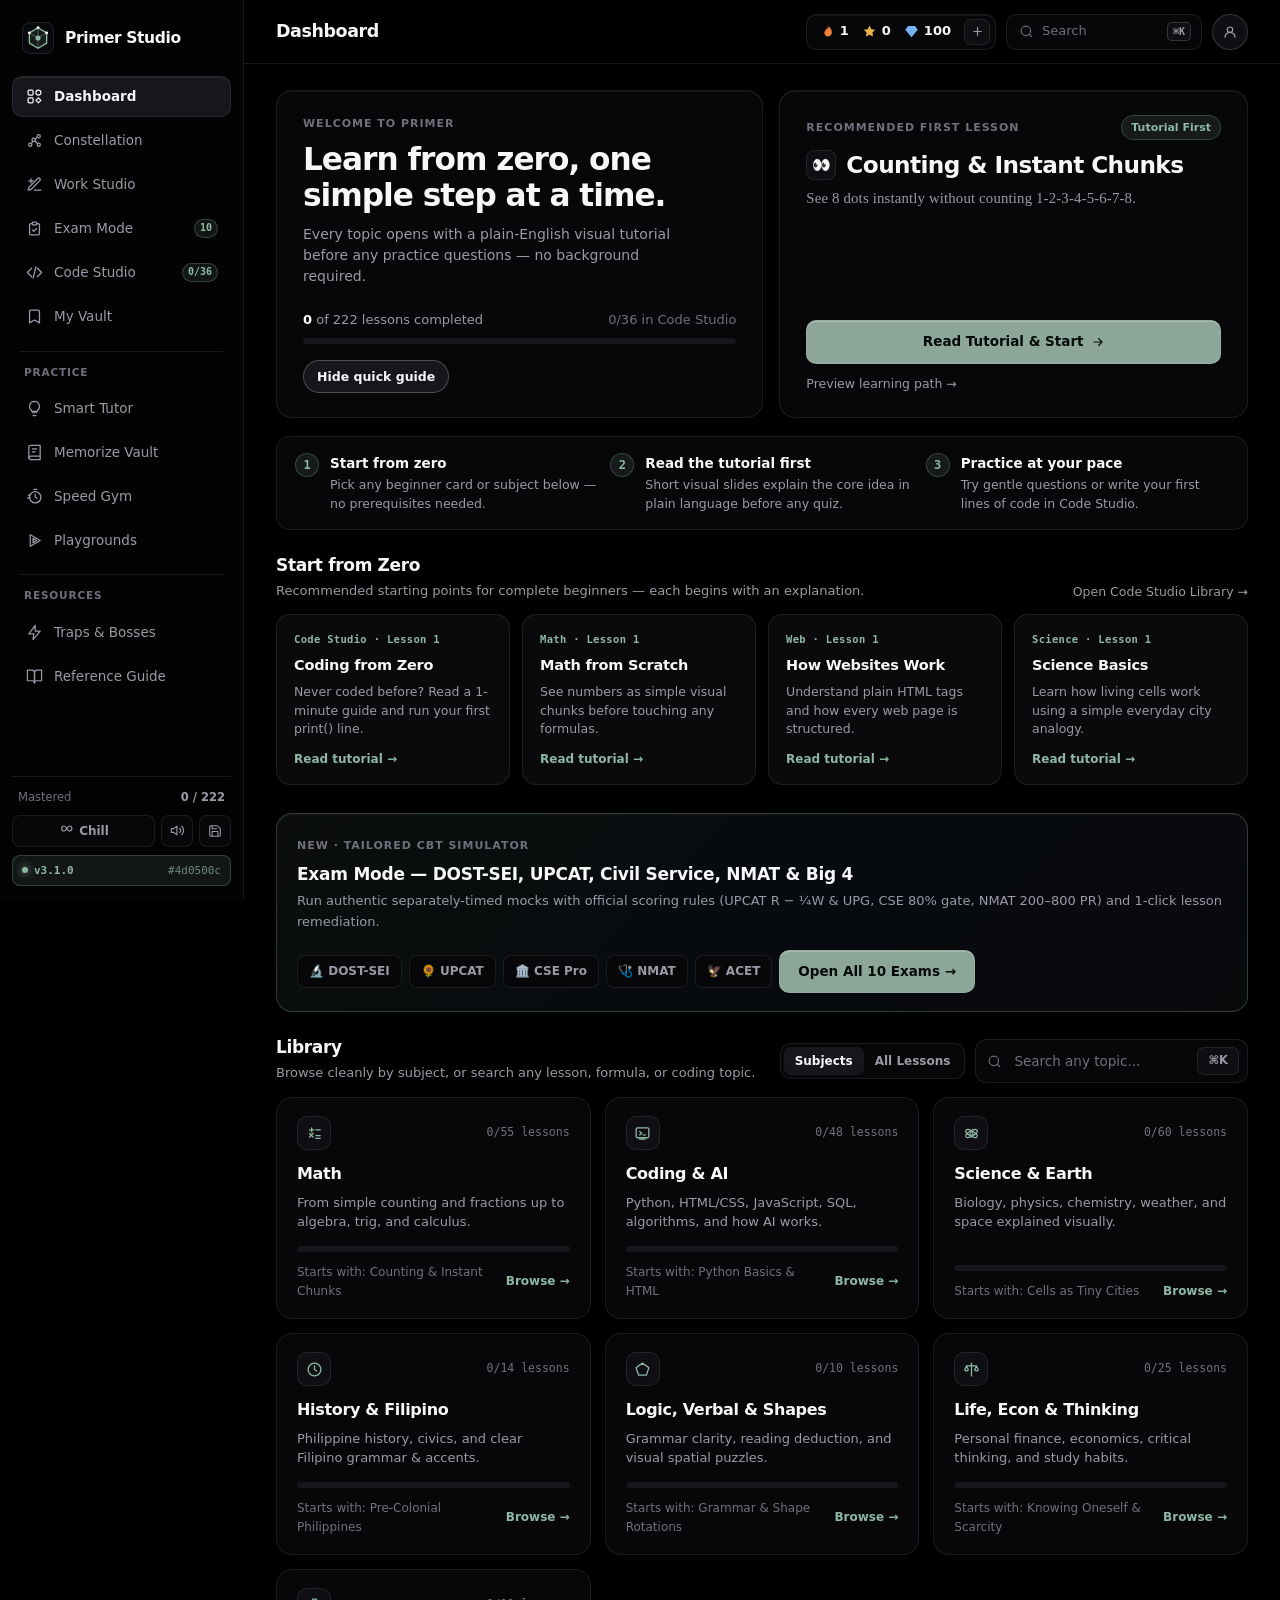
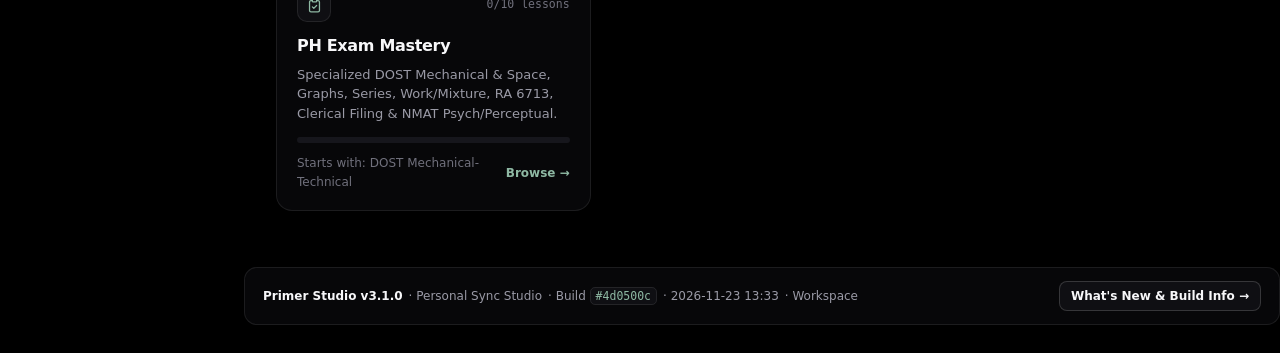
==== commit c0975ba4: "feat(v3.1.0): Personal Sync Studio (Private Gist + Compressed Sync Links) & Mobile/Desktop QA fixes" ====
--- a/index.html
+++ b/index.html
@@ -7,9 +7,9 @@
   <meta name="description" content="Primer Studio — Offline-first polymath learning workspace: 222 lessons, 28 playgrounds, Work Studio, Code Studio, 2D Skill Constellation, My Vault SM-2 decks & 10 PH Exam simulators." />
   <title>Primer Studio — First-Principles Learning OS</title>
   <link rel="manifest" href="./manifest.webmanifest" />
-  <link rel="icon" type="image/svg+xml" href="./primer-icon.svg?v=3.0.0" />
+  <link rel="icon" type="image/svg+xml" href="./primer-icon.svg?v=3.1.0" />
   <link rel="apple-touch-icon" href="./primer-icon-192.png" />
-  <link rel="stylesheet" href="./styles.css?v=3.0.0" />
+  <link rel="stylesheet" href="./styles.css?v=3.1.0" />
 </head>
 <body>
   <div class="ml-app-shell">
@@ -27,29 +27,30 @@
   <div id="ml-modal" class="ml-modal hidden" role="dialog" aria-modal="true"></div>
   <section id="primer-print-root" class="pr-print-root" aria-hidden="true"></section>
 
-  <script src="./curriculum.js?v=3.0.0"></script>
-  <script src="./science_curriculum.js?v=3.0.0"></script>
-  <script src="./exam_expansion.js?v=3.0.0"></script>
-  <script src="./latex_tutorial.js?v=3.0.0"></script>
-  <script src="./shs_handouts_expansion.js?v=3.0.0"></script>
-  <script src="./everylingo_humanities_expansion.js?v=3.0.0"></script>
-  <script src="./everylingo_tech_ai_expansion.js?v=3.0.0"></script>
-  <script src="./everylingo_stem_laws_expansion.js?v=3.0.0"></script>
-  <script src="./everylingo_earth_econ_phil_expansion.js?v=3.0.0"></script>
-  <script src="./everylingo_coding_engine.js?v=3.0.0"></script>
-  <script src="./everylingo_coding_curriculum.js?v=3.0.0"></script>
-  <script src="./everylingo_exam_curriculum.js?v=3.0.0"></script>
-  <script src="./everylingo_code_forge.js?v=3.0.0"></script>
-  <script src="./everylingo_exam_mode.js?v=3.0.0"></script>
-  <script src="./primer_whiteboard.js?v=3.0.0"></script>
-  <script src="./primer_work_studio.js?v=3.0.0"></script>
-  <script src="./primer_my_vault.js?v=3.0.0"></script>
-  <script src="./primer_constellation.js?v=3.0.0"></script>
-  <script src="./tutor.js?v=3.0.0"></script>
-  <script src="./visualizers.js?v=3.0.0"></script>
-  <script src="./everylingo_playgrounds.js?v=3.0.0"></script>
-  <script src="./memorize.js?v=3.0.0"></script>
-  <script src="./build_info.js?v=3.0.0"></script>
-  <script src="./app.js?v=3.0.0"></script>
+  <script src="./curriculum.js?v=3.1.0"></script>
+  <script src="./science_curriculum.js?v=3.1.0"></script>
+  <script src="./exam_expansion.js?v=3.1.0"></script>
+  <script src="./latex_tutorial.js?v=3.1.0"></script>
+  <script src="./shs_handouts_expansion.js?v=3.1.0"></script>
+  <script src="./everylingo_humanities_expansion.js?v=3.1.0"></script>
+  <script src="./everylingo_tech_ai_expansion.js?v=3.1.0"></script>
+  <script src="./everylingo_stem_laws_expansion.js?v=3.1.0"></script>
+  <script src="./everylingo_earth_econ_phil_expansion.js?v=3.1.0"></script>
+  <script src="./everylingo_coding_engine.js?v=3.1.0"></script>
+  <script src="./everylingo_coding_curriculum.js?v=3.1.0"></script>
+  <script src="./everylingo_exam_curriculum.js?v=3.1.0"></script>
+  <script src="./everylingo_code_forge.js?v=3.1.0"></script>
+  <script src="./everylingo_exam_mode.js?v=3.1.0"></script>
+  <script src="./primer_whiteboard.js?v=3.1.0"></script>
+  <script src="./primer_work_studio.js?v=3.1.0"></script>
+  <script src="./primer_my_vault.js?v=3.1.0"></script>
+  <script src="./primer_constellation.js?v=3.1.0"></script>
+  <script src="./primer_sync.js?v=3.1.0"></script>
+  <script src="./tutor.js?v=3.1.0"></script>
+  <script src="./visualizers.js?v=3.1.0"></script>
+  <script src="./everylingo_playgrounds.js?v=3.1.0"></script>
+  <script src="./memorize.js?v=3.1.0"></script>
+  <script src="./build_info.js?v=3.1.0"></script>
+  <script src="./app.js?v=3.1.0"></script>
 </body>
 </html>
--- a/styles.css
+++ b/styles.css
@@ -1120,14 +1120,28 @@
 .ml-lab-mobile-select {
   display: none;
   width: 100%;
+  max-width: 100%;
   height: 40px;
-  padding: 0 12px;
+  padding: 0 34px 0 12px;
   border-radius: 10px;
   border: 1px solid var(--ml-border-strong);
-  background: var(--ml-surface);
+  background-color: var(--ml-surface);
+  background-image: url("data:image/svg+xml,%3Csvg xmlns='http://www.w3.org/2000/svg' width='12' height='12' viewBox='0 0 12 12'%3E%3Cpath fill='%239a9aa6' d='M2.5 4.25L6 7.75l3.5-3.5'/%3E%3C/svg%3E");
+  background-repeat: no-repeat;
+  background-position: right 12px center;
+  background-size: 12px 12px;
+  appearance: none;
+  -webkit-appearance: none;
   color: var(--ml-ink);
   font-size: 13.5px;
   font-weight: 600;
+  overflow: hidden;
+  text-overflow: ellipsis;
+  white-space: nowrap;
+}
+
+.ml-lab-mobile-select::picker-icon {
+  display: none;
 }
 
 .ml-lab-workspace {
@@ -1231,7 +1245,7 @@
   }
 
   .ml-lab-mobile-select {
-    display: block;
+    display: inline-block;
   }
 }
 
@@ -4376,9 +4390,10 @@
   .ml-nav {
     flex-direction: row;
     align-items: center;
-    justify-content: space-between;
-    gap: 2px;
+    justify-content: flex-start;
+    gap: 4px;
     overflow-x: auto;
+    -webkit-overflow-scrolling: touch;
     scrollbar-width: none;
   }
 
@@ -4388,13 +4403,14 @@
 
   .ml-nav-btn {
     flex: 0 0 auto;
+    width: auto;
     flex-direction: column;
     justify-content: center;
     align-items: center;
     gap: 3px;
-    padding: 6px 8px;
+    padding: 6px 10px;
     font-size: 10.5px;
-    min-width: 54px;
+    min-width: 62px;
   }
 
   .ml-nav-lbl-full {
@@ -4406,18 +4422,24 @@
     white-space: nowrap;
     overflow: hidden;
     text-overflow: ellipsis;
-    max-width: 100%;
+    max-width: 64px;
   }
 
   .ml-nav-badge {
     position: absolute;
-    top: 1px;
-    right: calc(50% - 19px);
+    top: 2px;
+    right: 6px;
     min-width: 15px;
     height: 15px;
-    font-size: 9.5px;
+    padding: 0 4px;
+    font-size: 9px;
+    line-height: 13px;
     margin-left: 0;
     border: 1.5px solid #050507;
+  }
+
+  .ml-nav-badge.forge {
+    display: none;
   }
 
   .ml-mobile-brand {
@@ -10833,3 +10855,335 @@
     color: #555555;
   }
 }
+
+/* ==================== PERSONAL SYNC STUDIO (v3.1.0) ==================== */
+.ml-profile-btn.has-sync {
+  position: relative;
+}
+
+.pr-sync-dot {
+  position: absolute;
+  top: 4px;
+  right: 4px;
+  width: 8px;
+  height: 8px;
+  border-radius: 50%;
+  border: 1.5px solid var(--ml-bg);
+}
+
+.pr-sync-dot.ok {
+  background: var(--ml-primary);
+}
+
+.pr-sync-dot.err {
+  background: var(--ml-amber);
+}
+
+.pr-sync-shell {
+  max-width: 760px;
+}
+
+.pr-sync-tabs {
+  display: flex;
+  flex-wrap: wrap;
+  gap: 8px;
+  margin-bottom: 14px;
+}
+
+.pr-sync-tab {
+  display: inline-flex;
+  align-items: center;
+  gap: 6px;
+  padding: 8px 13px;
+  border-radius: 10px;
+  border: 1px solid var(--ml-border);
+  background: var(--ml-surface-2);
+  color: var(--ml-ink-muted);
+  font-size: 13px;
+  font-weight: 600;
+  cursor: pointer;
+  transition: border-color 0.16s ease, color 0.16s ease, background 0.16s ease;
+}
+
+.pr-sync-tab:hover {
+  border-color: var(--ml-border-strong);
+  color: var(--ml-ink);
+}
+
+.pr-sync-tab.active {
+  background: var(--ml-primary-soft);
+  border-color: var(--ml-primary-border);
+  color: var(--ml-primary);
+}
+
+.pr-sync-pill-ok {
+  font-size: 11px;
+  padding: 1px 7px;
+  border-radius: 999px;
+  background: var(--ml-primary-soft);
+  border: 1px solid var(--ml-primary-border);
+  color: var(--ml-primary);
+}
+
+.pr-sync-status {
+  padding: 10px 12px;
+  border-radius: 10px;
+  font-size: 13px;
+  line-height: 1.45;
+  margin-bottom: 14px;
+  border: 1px solid var(--ml-border);
+  background: var(--ml-surface-2);
+  color: var(--ml-ink);
+  word-break: break-word;
+}
+
+.pr-sync-status.ok {
+  background: var(--ml-primary-soft);
+  border-color: var(--ml-primary-border);
+  color: var(--ml-primary);
+}
+
+.pr-sync-status.err {
+  background: var(--ml-danger-soft);
+  border-color: var(--ml-danger-border);
+  color: var(--ml-danger);
+}
+
+.pr-sync-panel {
+  border: 1px solid var(--ml-border);
+  border-radius: 14px;
+  background: var(--ml-surface);
+  padding: 16px;
+}
+
+.pr-sync-panel-head {
+  display: flex;
+  justify-content: space-between;
+  align-items: flex-start;
+  gap: 12px;
+  flex-wrap: wrap;
+  margin-bottom: 12px;
+}
+
+.pr-sync-h3 {
+  margin: 0 0 4px;
+  font-size: 15px;
+  font-weight: 700;
+  color: var(--ml-ink);
+}
+
+.pr-sync-sub {
+  margin: 0 0 12px;
+  font-size: 13px;
+  line-height: 1.45;
+  color: var(--ml-ink-muted);
+}
+
+.pr-sync-panel-head .pr-sync-sub {
+  margin-bottom: 0;
+}
+
+.pr-sync-meta-badge {
+  display: flex;
+  flex-direction: column;
+  align-items: flex-end;
+  padding: 6px 10px;
+  border-radius: 10px;
+  background: var(--ml-surface-2);
+  border: 1px solid var(--ml-border);
+  font-size: 11px;
+  color: var(--ml-ink-muted);
+  text-transform: capitalize;
+}
+
+.pr-sync-meta-badge strong {
+  color: var(--ml-primary);
+  font-size: 12px;
+  text-transform: none;
+}
+
+.pr-sync-form-grid {
+  display: flex;
+  flex-direction: column;
+  gap: 12px;
+  margin-bottom: 14px;
+}
+
+.pr-sync-two-col {
+  display: grid;
+  grid-template-columns: 1.35fr 0.85fr;
+  gap: 12px;
+}
+
+.pr-sync-field {
+  display: flex;
+  flex-direction: column;
+  gap: 5px;
+  min-width: 0;
+}
+
+.pr-sync-input-row {
+  display: flex;
+  align-items: center;
+  gap: 8px;
+  min-width: 0;
+}
+
+.pr-sync-input {
+  width: 100%;
+  min-width: 0;
+  padding: 9px 11px;
+  font-family: var(--ml-font-mono);
+  font-size: 12.5px;
+}
+
+.pr-sync-check-row {
+  display: flex;
+  align-items: flex-start;
+  gap: 9px;
+  font-size: 13px;
+  color: var(--ml-ink-muted);
+  cursor: pointer;
+  padding: 8px 10px;
+  border-radius: 10px;
+  background: var(--ml-surface-2);
+  border: 1px solid var(--ml-border);
+}
+
+.pr-sync-check-row strong {
+  color: var(--ml-ink);
+}
+
+.pr-sync-actions-bar {
+  display: flex;
+  flex-wrap: wrap;
+  align-items: center;
+  gap: 8px;
+}
+
+.pr-sync-details {
+  margin-top: 14px;
+  border: 1px solid var(--ml-border);
+  border-radius: 10px;
+  background: var(--ml-surface-2);
+  padding: 10px 12px;
+  font-size: 12.5px;
+  color: var(--ml-ink-muted);
+}
+
+.pr-sync-details summary {
+  cursor: pointer;
+  font-weight: 600;
+  color: var(--ml-ink);
+}
+
+.pr-sync-steps {
+  margin: 8px 0 2px;
+  padding-left: 18px;
+  line-height: 1.55;
+}
+
+.pr-sync-steps li {
+  margin-bottom: 5px;
+}
+
+.pr-sync-link-preview {
+  display: flex;
+  flex-direction: column;
+  gap: 6px;
+  margin-bottom: 10px;
+  padding: 10px;
+  border-radius: 10px;
+  background: var(--ml-surface-2);
+  border: 1px solid var(--ml-primary-border);
+}
+
+.pr-sync-danger-zone {
+  margin-top: 16px;
+  padding-top: 14px;
+  border-top: 1px solid var(--ml-border);
+  display: flex;
+  justify-content: space-between;
+  align-items: center;
+  gap: 12px;
+  flex-wrap: wrap;
+}
+
+.pr-sync-danger-zone strong {
+  display: block;
+  font-size: 13.5px;
+  color: var(--ml-ink);
+}
+
+.pr-sync-danger-zone span {
+  font-size: 12px;
+  color: var(--ml-ink-muted);
+}
+
+.pr-sync-banner {
+  padding: 12px 14px;
+  border-radius: 12px;
+  background: var(--ml-primary-soft);
+  border: 1px solid var(--ml-primary-border);
+  margin-bottom: 14px;
+}
+
+.pr-sync-banner strong {
+  display: block;
+  font-size: 14.5px;
+  color: var(--ml-primary);
+  margin-bottom: 3px;
+}
+
+.pr-sync-banner span {
+  font-size: 12.5px;
+  color: var(--ml-ink-muted);
+}
+
+.pr-sync-compare-grid {
+  display: grid;
+  grid-template-columns: 1fr 1fr;
+  gap: 12px;
+  margin-bottom: 16px;
+}
+
+.pr-sync-compare-card {
+  padding: 12px 14px;
+  border-radius: 12px;
+  border: 1px solid var(--ml-border);
+  background: var(--ml-surface-2);
+}
+
+.pr-sync-compare-card.incoming {
+  border-color: var(--ml-primary-border);
+  background: var(--ml-primary-soft);
+}
+
+.pr-sync-stat-row {
+  display: flex;
+  justify-content: space-between;
+  align-items: center;
+  padding: 5px 0;
+  border-bottom: 1px solid var(--ml-border);
+  font-size: 13px;
+  color: var(--ml-ink-muted);
+}
+
+.pr-sync-stat-row:last-child {
+  border-bottom: none;
+}
+
+.pr-sync-stat-row strong {
+  color: var(--ml-ink);
+}
+
+@media (max-width: 640px) {
+  .pr-sync-two-col,
+  .pr-sync-compare-grid {
+    grid-template-columns: 1fr;
+  }
+
+  .pr-sync-panel {
+    padding: 12px;
+  }
+}
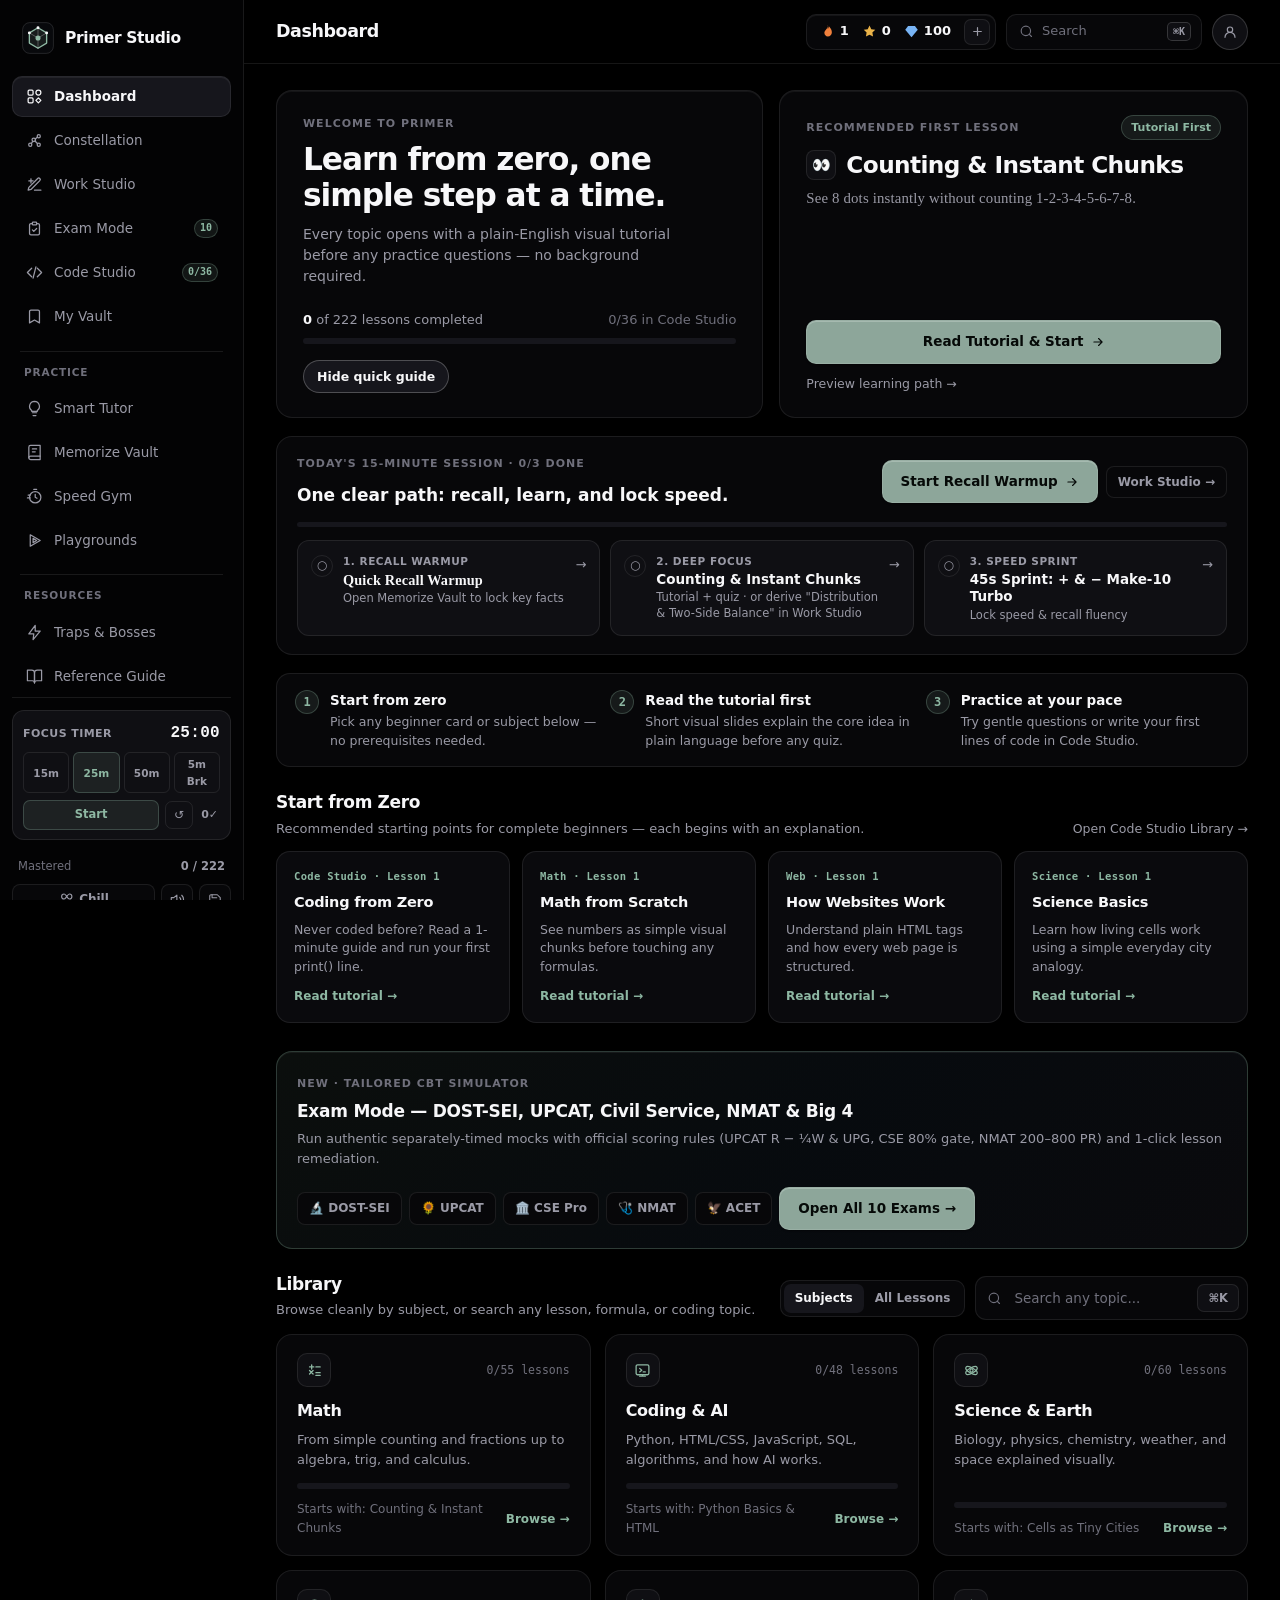
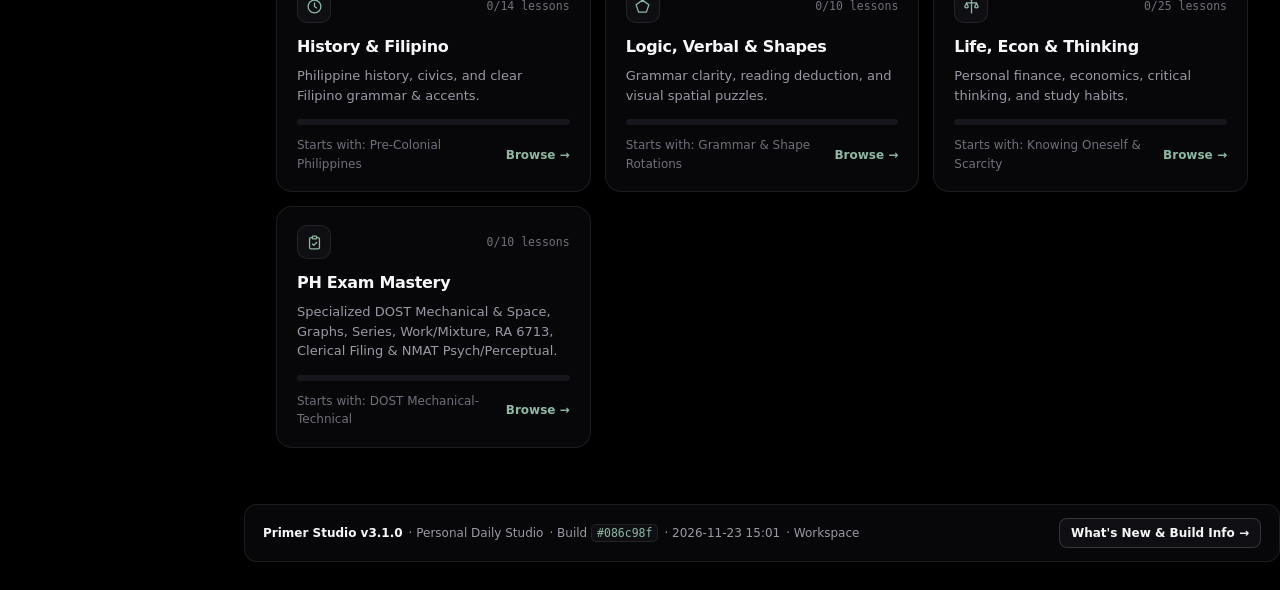
==== commit a92b74db: "feat(v3.1.0): Personal Daily Studio (15m Daily Session, Focus Timer, Offline Smart Merge Sync, Exam-" ====
--- a/index.html
+++ b/index.html
@@ -45,7 +45,6 @@
   <script src="./primer_work_studio.js?v=3.1.0"></script>
   <script src="./primer_my_vault.js?v=3.1.0"></script>
   <script src="./primer_constellation.js?v=3.1.0"></script>
-  <script src="./primer_sync.js?v=3.1.0"></script>
   <script src="./tutor.js?v=3.1.0"></script>
   <script src="./visualizers.js?v=3.1.0"></script>
   <script src="./everylingo_playgrounds.js?v=3.1.0"></script>
--- a/styles.css
+++ b/styles.css
@@ -1120,28 +1120,14 @@
 .ml-lab-mobile-select {
   display: none;
   width: 100%;
-  max-width: 100%;
   height: 40px;
-  padding: 0 34px 0 12px;
+  padding: 0 12px;
   border-radius: 10px;
   border: 1px solid var(--ml-border-strong);
-  background-color: var(--ml-surface);
-  background-image: url("data:image/svg+xml,%3Csvg xmlns='http://www.w3.org/2000/svg' width='12' height='12' viewBox='0 0 12 12'%3E%3Cpath fill='%239a9aa6' d='M2.5 4.25L6 7.75l3.5-3.5'/%3E%3C/svg%3E");
-  background-repeat: no-repeat;
-  background-position: right 12px center;
-  background-size: 12px 12px;
-  appearance: none;
-  -webkit-appearance: none;
+  background: var(--ml-surface);
   color: var(--ml-ink);
   font-size: 13.5px;
   font-weight: 600;
-  overflow: hidden;
-  text-overflow: ellipsis;
-  white-space: nowrap;
-}
-
-.ml-lab-mobile-select::picker-icon {
-  display: none;
 }
 
 .ml-lab-workspace {
@@ -1245,7 +1231,7 @@
   }
 
   .ml-lab-mobile-select {
-    display: inline-block;
+    display: block;
   }
 }
 
@@ -4393,7 +4379,6 @@
     justify-content: flex-start;
     gap: 4px;
     overflow-x: auto;
-    -webkit-overflow-scrolling: touch;
     scrollbar-width: none;
   }
 
@@ -4402,15 +4387,15 @@
   }
 
   .ml-nav-btn {
+    width: auto;
     flex: 0 0 auto;
-    width: auto;
     flex-direction: column;
     justify-content: center;
     align-items: center;
     gap: 3px;
-    padding: 6px 10px;
+    padding: 6px 8px;
     font-size: 10.5px;
-    min-width: 62px;
+    min-width: 58px;
   }
 
   .ml-nav-lbl-full {
@@ -4422,24 +4407,18 @@
     white-space: nowrap;
     overflow: hidden;
     text-overflow: ellipsis;
-    max-width: 64px;
+    max-width: 100%;
   }
 
   .ml-nav-badge {
     position: absolute;
-    top: 2px;
-    right: 6px;
+    top: 1px;
+    right: calc(50% - 19px);
     min-width: 15px;
     height: 15px;
-    padding: 0 4px;
-    font-size: 9px;
-    line-height: 13px;
+    font-size: 9.5px;
     margin-left: 0;
     border: 1.5px solid #050507;
-  }
-
-  .ml-nav-badge.forge {
-    display: none;
   }
 
   .ml-mobile-brand {
@@ -10492,6 +10471,7 @@
 .pr-dot.ready { background: #162134; border: 2px solid #78b4f5; }
 .pr-dot.locked { background: #2b2f3a; border: 1px solid rgba(255, 255, 255, 0.25); }
 .pr-dot.star { background: transparent; border: 2px solid #eab349; }
+.pr-dot.weak { background: transparent; border: 2px solid #e87979; box-shadow: 0 0 8px rgba(232, 121, 121, 0.55); }
 
 .pr-const-stage-wrap {
   display: grid;
@@ -10571,6 +10551,7 @@
 .pr-co-status-pill.is-decay { background: rgba(234, 179, 73, 0.14); color: #eab349; border: 1px solid rgba(234, 179, 73, 0.36); }
 .pr-co-status-pill.is-ready { background: rgba(120, 180, 245, 0.14); color: #78b4f5; border: 1px solid rgba(120, 180, 245, 0.36); }
 .pr-co-status-pill.is-locked { background: var(--ml-surface-2); color: var(--ml-ink-muted); border: 1px solid var(--ml-border); }
+.pr-co-status-pill.is-weak { background: rgba(232, 121, 121, 0.14); color: #f09595; border: 1px solid rgba(232, 121, 121, 0.36); margin-top: 6px; }
 
 .pr-co-insp-tag {
   margin: 0 0 10px;
@@ -10657,6 +10638,369 @@
   .pr-const-tip { display: none; }
 }
 
+/* ==================== v3.1.0 PERSONAL DAILY STUDIO: FOCUS TIMER, DAILY SESSION & LOCAL SYNC ==================== */
+.ml-top-focus-pill {
+  display: inline-flex;
+  align-items: center;
+  gap: 7px;
+  padding: 5px 11px;
+  border-radius: 999px;
+  background: var(--ml-surface-2);
+  border: 1px solid var(--ml-primary-border);
+  color: var(--ml-ink);
+  font-size: 12px;
+  cursor: pointer;
+  transition: border-color 140ms ease, background 140ms ease;
+}
+
+.ml-top-focus-pill:hover {
+  background: var(--ml-surface-3, var(--ml-surface-2));
+}
+
+.ml-top-focus-pill.is-break {
+  border-color: rgba(120, 180, 245, 0.45);
+}
+
+.ml-focus-dot {
+  width: 7px;
+  height: 7px;
+  border-radius: 50%;
+  background: var(--ml-primary);
+}
+
+.ml-top-focus-pill.paused .ml-focus-dot {
+  background: #eab349;
+}
+
+.ml-top-focus-pill.is-break .ml-focus-dot {
+  background: #78b4f5;
+}
+
+.ml-focus-mode-lbl {
+  color: var(--ml-ink-muted);
+  font-weight: 500;
+}
+
+.ml-focus-widget {
+  background: var(--ml-surface-2);
+  border: 1px solid var(--ml-border);
+  border-radius: 12px;
+  padding: 10px 10px 9px;
+  margin-bottom: 10px;
+  display: flex;
+  flex-direction: column;
+  gap: 7px;
+}
+
+.ml-focus-widget.running {
+  border-color: var(--ml-primary-border);
+}
+
+.ml-focus-head {
+  display: flex;
+  align-items: baseline;
+  justify-content: space-between;
+  gap: 6px;
+}
+
+.ml-focus-title {
+  font-size: 11px;
+  font-weight: 600;
+  letter-spacing: 0.04em;
+  text-transform: uppercase;
+  color: var(--ml-ink-muted);
+}
+
+.ml-focus-clock {
+  font-family: ui-monospace, SFMono-Regular, Menlo, Monaco, Consolas, monospace;
+  font-size: 16px;
+  font-weight: 700;
+  color: var(--ml-ink);
+  letter-spacing: 0.02em;
+}
+
+.ml-focus-presets {
+  display: grid;
+  grid-template-columns: repeat(4, minmax(0, 1fr));
+  gap: 4px;
+}
+
+.ml-focus-chip {
+  background: transparent;
+  border: 1px solid var(--ml-border);
+  border-radius: 6px;
+  color: var(--ml-ink-muted);
+  font-size: 10.5px;
+  font-weight: 600;
+  padding: 3px 2px;
+  cursor: pointer;
+  transition: border-color 120ms ease, color 120ms ease, background 120ms ease;
+}
+
+.ml-focus-chip:hover {
+  color: var(--ml-ink);
+  border-color: rgba(255, 255, 255, 0.22);
+}
+
+.ml-focus-chip.active {
+  background: var(--ml-primary-soft);
+  border-color: var(--ml-primary-border);
+  color: var(--ml-primary);
+}
+
+.ml-focus-actions {
+  display: flex;
+  align-items: center;
+  gap: 6px;
+}
+
+.ml-focus-go-btn {
+  flex: 1;
+  background: var(--ml-primary-soft);
+  border: 1px solid var(--ml-primary-border);
+  color: var(--ml-primary);
+  border-radius: 7px;
+  font-size: 11.5px;
+  font-weight: 700;
+  padding: 5px 8px;
+  cursor: pointer;
+}
+
+.ml-focus-go-btn:hover {
+  filter: brightness(1.1);
+}
+
+.ml-focus-rst-btn {
+  background: transparent;
+  border: 1px solid var(--ml-border);
+  color: var(--ml-ink-muted);
+  border-radius: 7px;
+  font-size: 12px;
+  padding: 4px 8px;
+  cursor: pointer;
+}
+
+.ml-focus-rst-btn:hover {
+  color: var(--ml-ink);
+}
+
+.ml-focus-count {
+  font-size: 11px;
+  font-weight: 600;
+  color: var(--ml-ink-muted);
+  padding: 0 2px;
+}
+
+.ml-focus-done-msg {
+  font-size: 11px;
+  line-height: 1.35;
+  color: var(--ml-primary);
+  background: var(--ml-primary-soft);
+  border-radius: 6px;
+  padding: 5px 7px;
+}
+
+.ml-daily-session-card {
+  background: var(--ml-surface);
+  border: 1px solid var(--ml-border);
+  border-radius: 16px;
+  padding: 18px 20px;
+  margin-bottom: 18px;
+  display: flex;
+  flex-direction: column;
+  gap: 13px;
+}
+
+.ml-daily-head {
+  display: flex;
+  align-items: center;
+  justify-content: space-between;
+  gap: 14px;
+  flex-wrap: wrap;
+}
+
+.ml-daily-title {
+  margin: 4px 0 0;
+  font-size: 17px;
+  font-weight: 700;
+  color: var(--ml-ink);
+}
+
+.ml-daily-cta-grp {
+  display: flex;
+  align-items: center;
+  gap: 8px;
+  flex-wrap: wrap;
+}
+
+.ml-daily-track {
+  height: 5px;
+}
+
+.ml-daily-steps {
+  display: grid;
+  grid-template-columns: repeat(3, minmax(0, 1fr));
+  gap: 10px;
+}
+
+.ml-daily-step {
+  display: flex;
+  align-items: flex-start;
+  gap: 10px;
+  text-align: left;
+  background: var(--ml-surface-2);
+  border: 1px solid var(--ml-border);
+  border-radius: 12px;
+  padding: 12px 13px;
+  cursor: pointer;
+  color: var(--ml-ink);
+  transition: border-color 140ms ease, transform 140ms ease;
+}
+
+.ml-daily-step:hover {
+  border-color: var(--ml-primary-border);
+  transform: translateY(-1px);
+}
+
+.ml-daily-step.is-done {
+  border-color: var(--ml-primary-border);
+  background: var(--ml-primary-soft);
+}
+
+.ml-daily-check {
+  width: 22px;
+  height: 22px;
+  border-radius: 50%;
+  border: 1px solid var(--ml-border);
+  display: inline-flex;
+  align-items: center;
+  justify-content: center;
+  font-size: 12px;
+  font-weight: 700;
+  flex-shrink: 0;
+  margin-top: 2px;
+  color: var(--ml-ink-muted);
+}
+
+.ml-daily-step.is-done .ml-daily-check {
+  background: var(--ml-primary);
+  border-color: var(--ml-primary);
+  color: #050507;
+}
+
+.ml-daily-step-body {
+  display: flex;
+  flex-direction: column;
+  gap: 2px;
+  min-width: 0;
+  flex: 1;
+}
+
+.ml-daily-step-kicker {
+  font-size: 10.5px;
+  font-weight: 700;
+  letter-spacing: 0.05em;
+  text-transform: uppercase;
+  color: var(--ml-ink-muted);
+}
+
+.ml-daily-step-body strong {
+  font-size: 13.5px;
+  line-height: 1.3;
+  color: var(--ml-ink);
+}
+
+.ml-daily-step-meta {
+  font-size: 11.5px;
+  color: var(--ml-ink-muted);
+  line-height: 1.35;
+}
+
+.ml-daily-go {
+  color: var(--ml-ink-muted);
+  font-size: 13px;
+  margin-top: 2px;
+}
+
+.ml-sync-preview-card {
+  background: var(--ml-primary-soft);
+  border: 1px solid var(--ml-primary-border);
+  border-radius: 12px;
+  padding: 12px 14px;
+  margin-bottom: 14px;
+  display: flex;
+  flex-direction: column;
+  gap: 8px;
+}
+
+.ml-sync-compare-row {
+  display: flex;
+  flex-direction: column;
+  gap: 4px;
+  font-size: 12.5px;
+  color: var(--ml-ink);
+}
+
+.ml-sync-preview-actions {
+  display: flex;
+  flex-wrap: wrap;
+  gap: 8px;
+  margin-top: 2px;
+}
+
+.ml-sync-lan-tip {
+  background: var(--ml-surface-2);
+  border: 1px solid var(--ml-border);
+  border-radius: 10px;
+  padding: 10px 12px;
+  font-size: 12px;
+  line-height: 1.45;
+  color: var(--ml-ink-muted);
+}
+
+.ml-sync-lan-tip strong {
+  color: var(--ml-ink);
+}
+
+.ml-sync-grid {
+  display: grid;
+  grid-template-columns: repeat(3, minmax(0, 1fr));
+  gap: 10px;
+}
+
+.ml-sync-col {
+  background: var(--ml-surface-2);
+  border: 1px solid var(--ml-border);
+  border-radius: 12px;
+  padding: 12px;
+}
+
+.ml-sync-col.is-merged {
+  border-color: var(--ml-primary-border);
+  background: var(--ml-primary-soft);
+}
+
+.ml-sync-col ul {
+  margin: 8px 0 0;
+  padding-left: 16px;
+  font-size: 12.5px;
+  line-height: 1.6;
+  color: var(--ml-ink);
+}
+
+@media (max-width: 900px) {
+  .ml-daily-steps,
+  .ml-sync-grid {
+    grid-template-columns: 1fr;
+  }
+  .ml-focus-widget {
+    display: none;
+  }
+  .ml-top-focus-pill .ml-focus-mode-lbl {
+    display: none;
+  }
+}
+
 /* ==================== PRINT-TO-PDF STUDY SHEET STYLESHEET ==================== */
 .pr-print-root {
   display: none;
@@ -10855,335 +11199,3 @@
     color: #555555;
   }
 }
-
-/* ==================== PERSONAL SYNC STUDIO (v3.1.0) ==================== */
-.ml-profile-btn.has-sync {
-  position: relative;
-}
-
-.pr-sync-dot {
-  position: absolute;
-  top: 4px;
-  right: 4px;
-  width: 8px;
-  height: 8px;
-  border-radius: 50%;
-  border: 1.5px solid var(--ml-bg);
-}
-
-.pr-sync-dot.ok {
-  background: var(--ml-primary);
-}
-
-.pr-sync-dot.err {
-  background: var(--ml-amber);
-}
-
-.pr-sync-shell {
-  max-width: 760px;
-}
-
-.pr-sync-tabs {
-  display: flex;
-  flex-wrap: wrap;
-  gap: 8px;
-  margin-bottom: 14px;
-}
-
-.pr-sync-tab {
-  display: inline-flex;
-  align-items: center;
-  gap: 6px;
-  padding: 8px 13px;
-  border-radius: 10px;
-  border: 1px solid var(--ml-border);
-  background: var(--ml-surface-2);
-  color: var(--ml-ink-muted);
-  font-size: 13px;
-  font-weight: 600;
-  cursor: pointer;
-  transition: border-color 0.16s ease, color 0.16s ease, background 0.16s ease;
-}
-
-.pr-sync-tab:hover {
-  border-color: var(--ml-border-strong);
-  color: var(--ml-ink);
-}
-
-.pr-sync-tab.active {
-  background: var(--ml-primary-soft);
-  border-color: var(--ml-primary-border);
-  color: var(--ml-primary);
-}
-
-.pr-sync-pill-ok {
-  font-size: 11px;
-  padding: 1px 7px;
-  border-radius: 999px;
-  background: var(--ml-primary-soft);
-  border: 1px solid var(--ml-primary-border);
-  color: var(--ml-primary);
-}
-
-.pr-sync-status {
-  padding: 10px 12px;
-  border-radius: 10px;
-  font-size: 13px;
-  line-height: 1.45;
-  margin-bottom: 14px;
-  border: 1px solid var(--ml-border);
-  background: var(--ml-surface-2);
-  color: var(--ml-ink);
-  word-break: break-word;
-}
-
-.pr-sync-status.ok {
-  background: var(--ml-primary-soft);
-  border-color: var(--ml-primary-border);
-  color: var(--ml-primary);
-}
-
-.pr-sync-status.err {
-  background: var(--ml-danger-soft);
-  border-color: var(--ml-danger-border);
-  color: var(--ml-danger);
-}
-
-.pr-sync-panel {
-  border: 1px solid var(--ml-border);
-  border-radius: 14px;
-  background: var(--ml-surface);
-  padding: 16px;
-}
-
-.pr-sync-panel-head {
-  display: flex;
-  justify-content: space-between;
-  align-items: flex-start;
-  gap: 12px;
-  flex-wrap: wrap;
-  margin-bottom: 12px;
-}
-
-.pr-sync-h3 {
-  margin: 0 0 4px;
-  font-size: 15px;
-  font-weight: 700;
-  color: var(--ml-ink);
-}
-
-.pr-sync-sub {
-  margin: 0 0 12px;
-  font-size: 13px;
-  line-height: 1.45;
-  color: var(--ml-ink-muted);
-}
-
-.pr-sync-panel-head .pr-sync-sub {
-  margin-bottom: 0;
-}
-
-.pr-sync-meta-badge {
-  display: flex;
-  flex-direction: column;
-  align-items: flex-end;
-  padding: 6px 10px;
-  border-radius: 10px;
-  background: var(--ml-surface-2);
-  border: 1px solid var(--ml-border);
-  font-size: 11px;
-  color: var(--ml-ink-muted);
-  text-transform: capitalize;
-}
-
-.pr-sync-meta-badge strong {
-  color: var(--ml-primary);
-  font-size: 12px;
-  text-transform: none;
-}
-
-.pr-sync-form-grid {
-  display: flex;
-  flex-direction: column;
-  gap: 12px;
-  margin-bottom: 14px;
-}
-
-.pr-sync-two-col {
-  display: grid;
-  grid-template-columns: 1.35fr 0.85fr;
-  gap: 12px;
-}
-
-.pr-sync-field {
-  display: flex;
-  flex-direction: column;
-  gap: 5px;
-  min-width: 0;
-}
-
-.pr-sync-input-row {
-  display: flex;
-  align-items: center;
-  gap: 8px;
-  min-width: 0;
-}
-
-.pr-sync-input {
-  width: 100%;
-  min-width: 0;
-  padding: 9px 11px;
-  font-family: var(--ml-font-mono);
-  font-size: 12.5px;
-}
-
-.pr-sync-check-row {
-  display: flex;
-  align-items: flex-start;
-  gap: 9px;
-  font-size: 13px;
-  color: var(--ml-ink-muted);
-  cursor: pointer;
-  padding: 8px 10px;
-  border-radius: 10px;
-  background: var(--ml-surface-2);
-  border: 1px solid var(--ml-border);
-}
-
-.pr-sync-check-row strong {
-  color: var(--ml-ink);
-}
-
-.pr-sync-actions-bar {
-  display: flex;
-  flex-wrap: wrap;
-  align-items: center;
-  gap: 8px;
-}
-
-.pr-sync-details {
-  margin-top: 14px;
-  border: 1px solid var(--ml-border);
-  border-radius: 10px;
-  background: var(--ml-surface-2);
-  padding: 10px 12px;
-  font-size: 12.5px;
-  color: var(--ml-ink-muted);
-}
-
-.pr-sync-details summary {
-  cursor: pointer;
-  font-weight: 600;
-  color: var(--ml-ink);
-}
-
-.pr-sync-steps {
-  margin: 8px 0 2px;
-  padding-left: 18px;
-  line-height: 1.55;
-}
-
-.pr-sync-steps li {
-  margin-bottom: 5px;
-}
-
-.pr-sync-link-preview {
-  display: flex;
-  flex-direction: column;
-  gap: 6px;
-  margin-bottom: 10px;
-  padding: 10px;
-  border-radius: 10px;
-  background: var(--ml-surface-2);
-  border: 1px solid var(--ml-primary-border);
-}
-
-.pr-sync-danger-zone {
-  margin-top: 16px;
-  padding-top: 14px;
-  border-top: 1px solid var(--ml-border);
-  display: flex;
-  justify-content: space-between;
-  align-items: center;
-  gap: 12px;
-  flex-wrap: wrap;
-}
-
-.pr-sync-danger-zone strong {
-  display: block;
-  font-size: 13.5px;
-  color: var(--ml-ink);
-}
-
-.pr-sync-danger-zone span {
-  font-size: 12px;
-  color: var(--ml-ink-muted);
-}
-
-.pr-sync-banner {
-  padding: 12px 14px;
-  border-radius: 12px;
-  background: var(--ml-primary-soft);
-  border: 1px solid var(--ml-primary-border);
-  margin-bottom: 14px;
-}
-
-.pr-sync-banner strong {
-  display: block;
-  font-size: 14.5px;
-  color: var(--ml-primary);
-  margin-bottom: 3px;
-}
-
-.pr-sync-banner span {
-  font-size: 12.5px;
-  color: var(--ml-ink-muted);
-}
-
-.pr-sync-compare-grid {
-  display: grid;
-  grid-template-columns: 1fr 1fr;
-  gap: 12px;
-  margin-bottom: 16px;
-}
-
-.pr-sync-compare-card {
-  padding: 12px 14px;
-  border-radius: 12px;
-  border: 1px solid var(--ml-border);
-  background: var(--ml-surface-2);
-}
-
-.pr-sync-compare-card.incoming {
-  border-color: var(--ml-primary-border);
-  background: var(--ml-primary-soft);
-}
-
-.pr-sync-stat-row {
-  display: flex;
-  justify-content: space-between;
-  align-items: center;
-  padding: 5px 0;
-  border-bottom: 1px solid var(--ml-border);
-  font-size: 13px;
-  color: var(--ml-ink-muted);
-}
-
-.pr-sync-stat-row:last-child {
-  border-bottom: none;
-}
-
-.pr-sync-stat-row strong {
-  color: var(--ml-ink);
-}
-
-@media (max-width: 640px) {
-  .pr-sync-two-col,
-  .pr-sync-compare-grid {
-    grid-template-columns: 1fr;
-  }
-
-  .pr-sync-panel {
-    padding: 12px;
-  }
-}
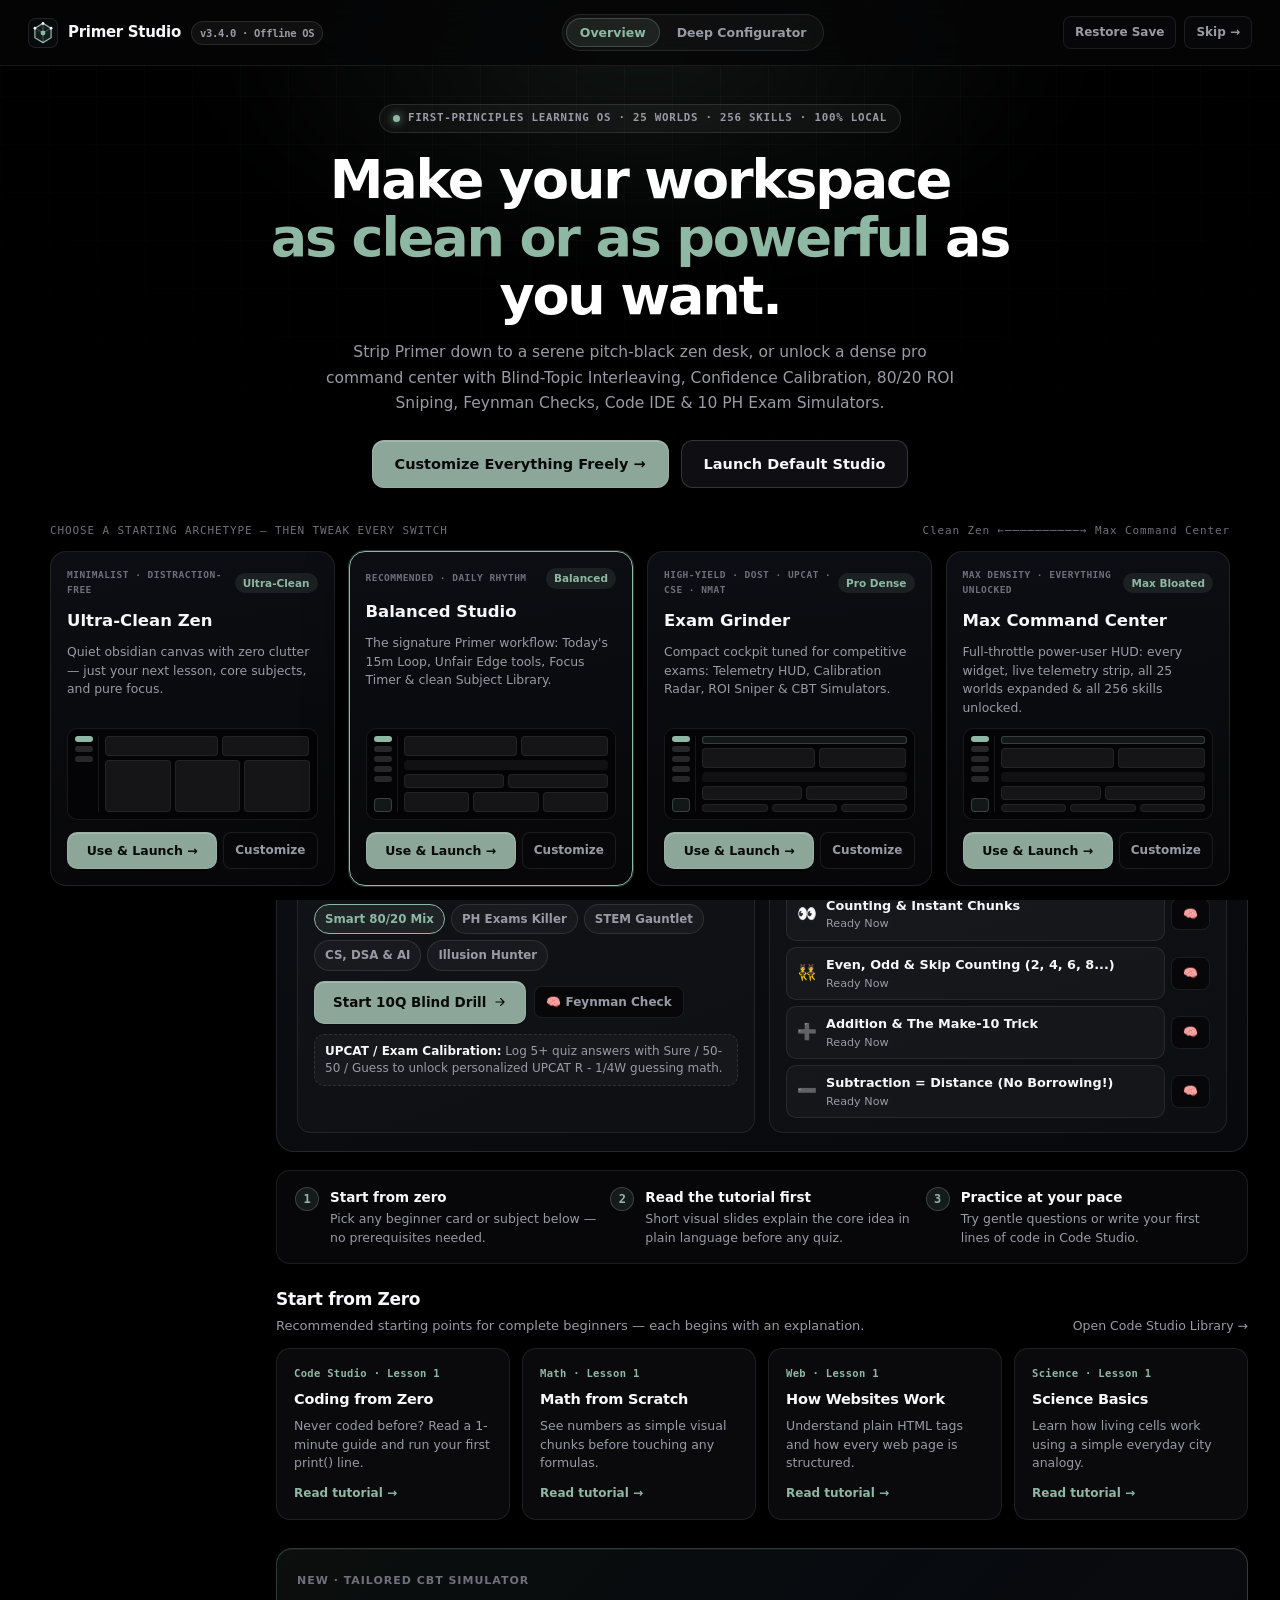
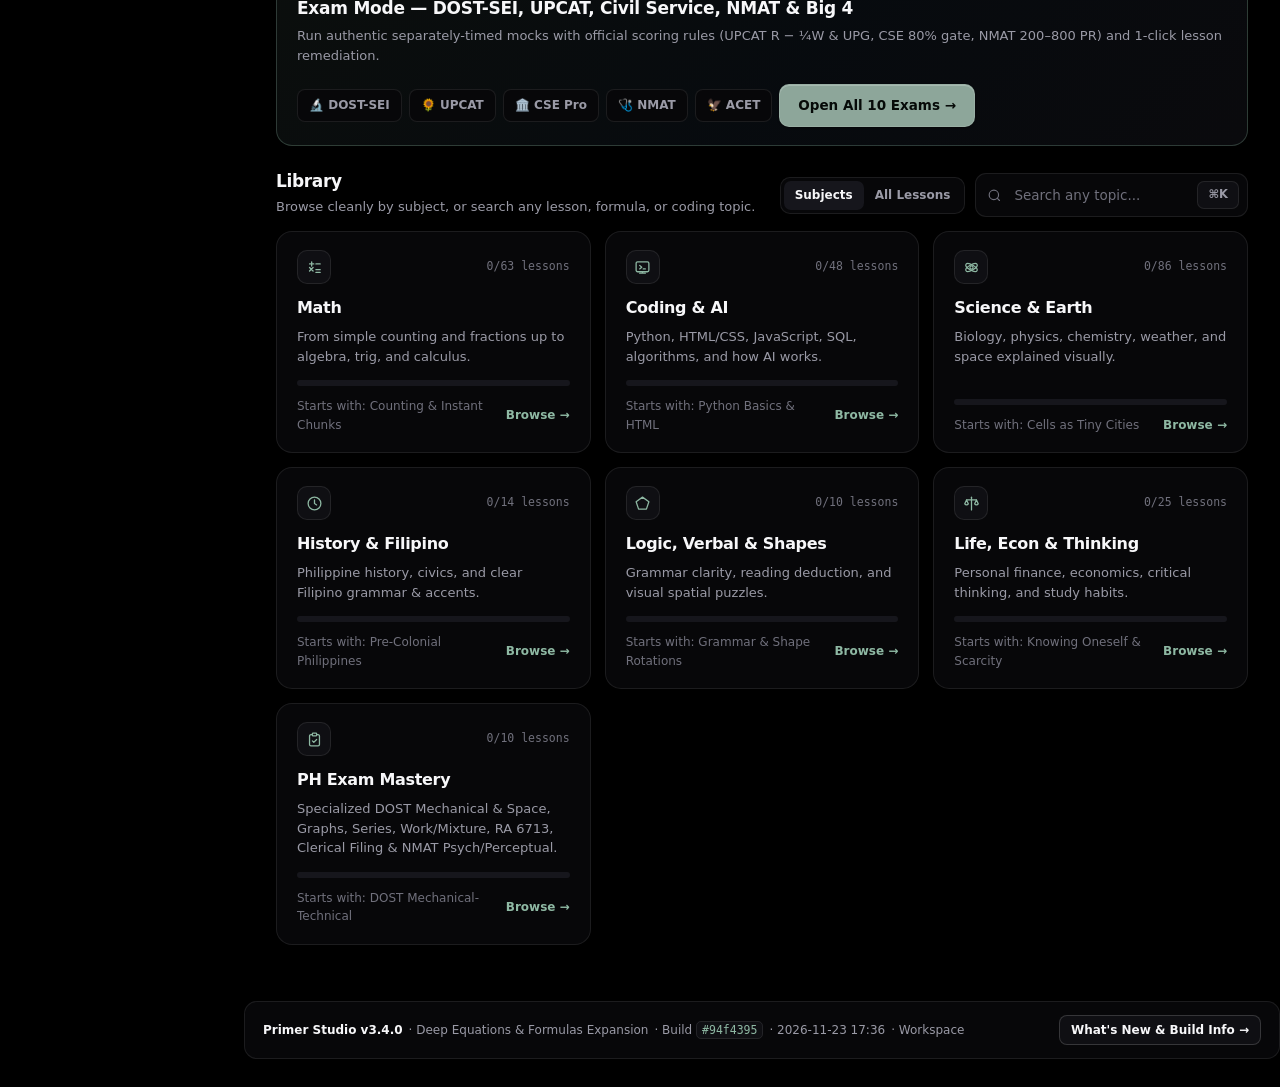
==== commit 069420f1: "feat(v3.4.0): Deep Equations & Formulas Expansion (256 lessons), Unfair Edge, Modular Studio & READM" ====
--- a/index.html
+++ b/index.html
@@ -4,14 +4,15 @@
   <meta charset="UTF-8" />
   <meta name="viewport" content="width=device-width, initial-scale=1.0, maximum-scale=5.0, viewport-fit=cover" />
   <meta name="theme-color" content="#050507" />
-  <meta name="description" content="Primer Studio — Offline-first polymath learning workspace: 222 lessons, 28 playgrounds, Work Studio, Code Studio, 2D Skill Constellation, My Vault SM-2 decks & 10 PH Exam simulators." />
+  <meta name="description" content="Primer Studio — Offline-first polymath learning workspace: 256 lessons, 28 playgrounds, Work Studio, Code Studio, 2D Skill Constellation, My Vault SM-2 decks & 10 PH Exam simulators." />
   <title>Primer Studio — First-Principles Learning OS</title>
   <link rel="manifest" href="./manifest.webmanifest" />
-  <link rel="icon" type="image/svg+xml" href="./primer-icon.svg?v=3.1.0" />
+  <link rel="icon" type="image/svg+xml" href="./primer-icon.svg?v=3.4.0" />
   <link rel="apple-touch-icon" href="./primer-icon-192.png" />
-  <link rel="stylesheet" href="./styles.css?v=3.1.0" />
+  <link rel="stylesheet" href="./styles.css?v=3.4.0" />
 </head>
 <body>
+  <div id="primer-boot-splash" class="pr-boot-splash" aria-label="Loading Primer Studio"></div>
   <div class="ml-app-shell">
     <aside id="ml-sidebar" class="ml-sidebar" aria-label="Studio sidebar">
       <div id="ml-brand-slot" class="ml-sidebar-brand"></div>
@@ -27,29 +28,33 @@
   <div id="ml-modal" class="ml-modal hidden" role="dialog" aria-modal="true"></div>
   <section id="primer-print-root" class="pr-print-root" aria-hidden="true"></section>
 
-  <script src="./curriculum.js?v=3.1.0"></script>
-  <script src="./science_curriculum.js?v=3.1.0"></script>
-  <script src="./exam_expansion.js?v=3.1.0"></script>
-  <script src="./latex_tutorial.js?v=3.1.0"></script>
-  <script src="./shs_handouts_expansion.js?v=3.1.0"></script>
-  <script src="./everylingo_humanities_expansion.js?v=3.1.0"></script>
-  <script src="./everylingo_tech_ai_expansion.js?v=3.1.0"></script>
-  <script src="./everylingo_stem_laws_expansion.js?v=3.1.0"></script>
-  <script src="./everylingo_earth_econ_phil_expansion.js?v=3.1.0"></script>
-  <script src="./everylingo_coding_engine.js?v=3.1.0"></script>
-  <script src="./everylingo_coding_curriculum.js?v=3.1.0"></script>
-  <script src="./everylingo_exam_curriculum.js?v=3.1.0"></script>
-  <script src="./everylingo_code_forge.js?v=3.1.0"></script>
-  <script src="./everylingo_exam_mode.js?v=3.1.0"></script>
-  <script src="./primer_whiteboard.js?v=3.1.0"></script>
-  <script src="./primer_work_studio.js?v=3.1.0"></script>
-  <script src="./primer_my_vault.js?v=3.1.0"></script>
-  <script src="./primer_constellation.js?v=3.1.0"></script>
-  <script src="./tutor.js?v=3.1.0"></script>
-  <script src="./visualizers.js?v=3.1.0"></script>
-  <script src="./everylingo_playgrounds.js?v=3.1.0"></script>
-  <script src="./memorize.js?v=3.1.0"></script>
-  <script src="./build_info.js?v=3.1.0"></script>
-  <script src="./app.js?v=3.1.0"></script>
+  <script src="./curriculum.js?v=3.4.0"></script>
+  <script src="./science_curriculum.js?v=3.4.0"></script>
+  <script src="./exam_expansion.js?v=3.4.0"></script>
+  <script src="./latex_tutorial.js?v=3.4.0"></script>
+  <script src="./shs_handouts_expansion.js?v=3.4.0"></script>
+  <script src="./everylingo_humanities_expansion.js?v=3.4.0"></script>
+  <script src="./everylingo_tech_ai_expansion.js?v=3.4.0"></script>
+  <script src="./everylingo_stem_laws_expansion.js?v=3.4.0"></script>
+  <script src="./everylingo_earth_econ_phil_expansion.js?v=3.4.0"></script>
+  <script src="./everylingo_coding_engine.js?v=3.4.0"></script>
+  <script src="./everylingo_coding_curriculum.js?v=3.4.0"></script>
+  <script src="./everylingo_exam_curriculum.js?v=3.4.0"></script>
+  <script src="./everylingo_code_forge.js?v=3.4.0"></script>
+  <script src="./everylingo_exam_mode.js?v=3.4.0"></script>
+  <script src="./primer_whiteboard.js?v=3.4.0"></script>
+  <script src="./primer_work_studio.js?v=3.4.0"></script>
+  <script src="./primer_math_physics_expansion.js?v=3.4.0"></script>
+  <script src="./primer_chem_bio_sci_expansion.js?v=3.4.0"></script>
+  <script src="./primer_my_vault.js?v=3.4.0"></script>
+  <script src="./primer_constellation.js?v=3.4.0"></script>
+  <script src="./primer_edge.js?v=3.4.0"></script>
+  <script src="./primer_onboarding.js?v=3.4.0"></script>
+  <script src="./tutor.js?v=3.4.0"></script>
+  <script src="./visualizers.js?v=3.4.0"></script>
+  <script src="./everylingo_playgrounds.js?v=3.4.0"></script>
+  <script src="./memorize.js?v=3.4.0"></script>
+  <script src="./build_info.js?v=3.4.0"></script>
+  <script src="./app.js?v=3.4.0"></script>
 </body>
 </html>
--- a/styles.css
+++ b/styles.css
@@ -11199,3 +11199,1912 @@
     color: #555555;
   }
 }
+
+
+/* ==================== v3.2.0 UNFAIR ADVANTAGE ENGINE (OBSIDIAN) ==================== */
+.ml-focus-audio-row {
+  display: grid;
+  grid-template-columns: repeat(4, 1fr);
+  gap: 4px;
+  margin-top: 6px;
+}
+
+.ml-focus-audio-chip {
+  background: rgba(255, 255, 255, 0.04);
+  border: 1px solid rgba(255, 255, 255, 0.09);
+  color: var(--ml-ink-muted);
+  border-radius: 7px;
+  padding: 4px 2px;
+  font-size: 10.5px;
+  font-weight: 700;
+  cursor: pointer;
+  transition: all 0.14s ease;
+}
+
+.ml-focus-audio-chip:hover {
+  color: var(--ml-ink);
+  border-color: rgba(255, 255, 255, 0.22);
+}
+
+.ml-focus-audio-chip.active {
+  background: var(--ml-primary-soft);
+  border-color: var(--ml-primary);
+  color: var(--ml-primary);
+}
+
+.pr-edge-deck {
+  background: linear-gradient(160deg, #0d0f14 0%, #08090c 100%);
+  border: 1px solid rgba(255, 255, 255, 0.1);
+  border-radius: 18px;
+  padding: 18px 20px;
+  margin: 14px 0 18px;
+}
+
+.pr-edge-head {
+  display: flex;
+  justify-content: space-between;
+  align-items: flex-start;
+  gap: 14px;
+  flex-wrap: wrap;
+  margin-bottom: 14px;
+}
+
+.pr-edge-title {
+  margin: 4px 0 0;
+  font-size: 18px;
+  font-weight: 800;
+  letter-spacing: -0.02em;
+}
+
+.pr-edge-kpis {
+  display: flex;
+  gap: 8px;
+  flex-wrap: wrap;
+}
+
+.pr-edge-kpi {
+  background: rgba(255, 255, 255, 0.04);
+  border: 1px solid rgba(255, 255, 255, 0.09);
+  border-radius: 10px;
+  padding: 5px 10px;
+  font-size: 12px;
+  color: var(--ml-ink-muted);
+}
+
+.pr-edge-kpi strong {
+  color: var(--ml-ink);
+  margin-left: 4px;
+}
+
+.pr-edge-kpi.warn {
+  border-color: rgba(232, 93, 117, 0.45);
+  background: rgba(232, 93, 117, 0.09);
+  color: #f3a4b2;
+}
+
+.pr-edge-grid {
+  display: grid;
+  grid-template-columns: repeat(2, minmax(0, 1fr));
+  gap: 14px;
+}
+
+.pr-edge-card {
+  background: rgba(255, 255, 255, 0.025);
+  border: 1px solid rgba(255, 255, 255, 0.08);
+  border-radius: 14px;
+  padding: 14px 16px;
+  display: flex;
+  flex-direction: column;
+  gap: 10px;
+}
+
+.pr-edge-card-kicker {
+  font-size: 10.5px;
+  font-weight: 800;
+  letter-spacing: 0.08em;
+  color: var(--ml-primary);
+  text-transform: uppercase;
+}
+
+.pr-edge-card h4 {
+  margin: 0;
+  font-size: 15.5px;
+  font-weight: 800;
+}
+
+.pr-edge-card-desc {
+  margin: 0;
+  font-size: 12.8px;
+  color: var(--ml-ink-muted);
+  line-height: 1.5;
+}
+
+.pr-edge-preset-row {
+  display: flex;
+  flex-wrap: wrap;
+  gap: 6px;
+}
+
+.pr-edge-pill {
+  background: rgba(255, 255, 255, 0.035);
+  border: 1px solid rgba(255, 255, 255, 0.1);
+  color: var(--ml-ink-muted);
+  border-radius: 999px;
+  padding: 5px 10px;
+  font-size: 11.8px;
+  font-weight: 700;
+  cursor: pointer;
+  transition: all 0.14s ease;
+}
+
+.pr-edge-pill:hover {
+  color: var(--ml-ink);
+  border-color: rgba(255, 255, 255, 0.24);
+}
+
+.pr-edge-pill.active {
+  background: var(--ml-primary-soft);
+  border-color: var(--ml-primary);
+  color: var(--ml-primary);
+}
+
+.pr-edge-card-foot {
+  display: flex;
+  align-items: center;
+  gap: 8px;
+  flex-wrap: wrap;
+}
+
+.pr-edge-cal-strip {
+  font-size: 12px;
+  line-height: 1.45;
+  color: var(--ml-ink-muted);
+  background: rgba(255, 255, 255, 0.03);
+  border: 1px dashed rgba(255, 255, 255, 0.11);
+  border-radius: 10px;
+  padding: 8px 10px;
+}
+
+.pr-edge-cal-strip strong {
+  color: var(--ml-ink);
+}
+
+.pr-edge-roi-top {
+  display: flex;
+  gap: 8px;
+  flex-wrap: wrap;
+}
+
+.pr-edge-select,
+.pr-edge-date {
+  background: #090a0e;
+  border: 1px solid rgba(255, 255, 255, 0.13);
+  color: var(--ml-ink);
+  border-radius: 9px;
+  padding: 6px 10px;
+  font-size: 12.5px;
+  font-weight: 600;
+  color-scheme: dark;
+}
+
+.pr-edge-select {
+  flex: 1;
+  min-width: 150px;
+}
+
+.pr-edge-readiness-bar {
+  display: flex;
+  flex-direction: column;
+  gap: 5px;
+}
+
+.pr-edge-readiness-meta {
+  display: flex;
+  justify-content: space-between;
+  gap: 8px;
+  font-size: 12px;
+  color: var(--ml-ink-muted);
+}
+
+.pr-edge-readiness-meta strong {
+  color: var(--ml-ink);
+}
+
+.pr-edge-roi-list {
+  display: flex;
+  flex-direction: column;
+  gap: 6px;
+}
+
+.pr-edge-roi-item {
+  display: flex;
+  align-items: center;
+  gap: 6px;
+}
+
+.pr-edge-roi-main {
+  flex: 1;
+  min-width: 0;
+  display: flex;
+  align-items: center;
+  gap: 9px;
+  text-align: left;
+  background: rgba(255, 255, 255, 0.03);
+  border: 1px solid rgba(255, 255, 255, 0.08);
+  border-radius: 10px;
+  padding: 7px 10px;
+  color: var(--ml-ink);
+  cursor: pointer;
+  transition: border-color 0.14s ease, background 0.14s ease;
+}
+
+.pr-edge-roi-main:hover {
+  border-color: var(--ml-primary);
+  background: rgba(255, 255, 255, 0.055);
+}
+
+.pr-edge-roi-ico {
+  font-size: 16px;
+  flex-shrink: 0;
+}
+
+.pr-edge-roi-copy {
+  display: flex;
+  flex-direction: column;
+  min-width: 0;
+}
+
+.pr-edge-roi-copy strong {
+  font-size: 12.8px;
+  white-space: nowrap;
+  overflow: hidden;
+  text-overflow: ellipsis;
+}
+
+.pr-edge-roi-why {
+  font-size: 11.2px;
+  color: var(--ml-ink-muted);
+}
+
+.pr-edge-roi-why.warn {
+  color: #f3a4b2;
+  font-weight: 700;
+}
+
+.pr-conf-bar {
+  display: flex;
+  align-items: center;
+  justify-content: space-between;
+  gap: 10px;
+  flex-wrap: wrap;
+  margin: 8px 0 12px;
+  padding: 7px 10px;
+  background: rgba(255, 255, 255, 0.025);
+  border: 1px solid rgba(255, 255, 255, 0.08);
+  border-radius: 11px;
+}
+
+.pr-conf-lbl {
+  font-size: 11.5px;
+  font-weight: 800;
+  text-transform: uppercase;
+  letter-spacing: 0.07em;
+  color: var(--ml-ink-muted);
+}
+
+.pr-conf-pills {
+  display: flex;
+  gap: 6px;
+  flex-wrap: wrap;
+}
+
+.pr-conf-btn {
+  display: inline-flex;
+  align-items: center;
+  gap: 5px;
+  background: rgba(255, 255, 255, 0.03);
+  border: 1px solid rgba(255, 255, 255, 0.1);
+  color: var(--ml-ink-muted);
+  border-radius: 8px;
+  padding: 4px 9px;
+  font-size: 12px;
+  font-weight: 700;
+  cursor: pointer;
+}
+
+.pr-conf-btn kbd {
+  font-size: 10px;
+  opacity: 0.65;
+  padding: 1px 4px;
+  border-radius: 4px;
+  border: 1px solid rgba(255, 255, 255, 0.14);
+}
+
+.pr-conf-btn.active.sure {
+  background: var(--ml-primary-soft);
+  border-color: var(--ml-primary);
+  color: var(--ml-primary);
+}
+
+.pr-conf-btn.active.half {
+  background: rgba(212, 162, 76, 0.14);
+  border-color: #d4a24c;
+  color: #f0ca82;
+}
+
+.pr-conf-btn.active.guess {
+  background: rgba(232, 93, 117, 0.14);
+  border-color: #e85d75;
+  color: #f5a6b5;
+}
+
+.pr-conf-badge {
+  display: inline-block;
+  margin-left: 6px;
+  padding: 2px 7px;
+  border-radius: 999px;
+  font-size: 11px;
+  font-weight: 800;
+}
+
+.pr-conf-badge.illusion {
+  background: rgba(232, 93, 117, 0.2);
+  border: 1px solid rgba(232, 93, 117, 0.5);
+  color: #ffb3c0;
+}
+
+.pr-conf-badge.lucky {
+  background: rgba(212, 162, 76, 0.18);
+  border: 1px solid rgba(212, 162, 76, 0.45);
+  color: #f5d38f;
+}
+
+.pr-conf-badge.honest {
+  background: rgba(124, 165, 219, 0.18);
+  border: 1px solid rgba(124, 165, 219, 0.45);
+  color: #b8d4f5;
+}
+
+.pr-blind-reveal {
+  background: rgba(255, 255, 255, 0.04);
+  border: 1px solid var(--ml-primary);
+  border-radius: 12px;
+  padding: 10px 12px;
+  margin: 8px 0 12px;
+  display: flex;
+  flex-wrap: wrap;
+  align-items: center;
+  gap: 8px;
+}
+
+.pr-blind-tag {
+  font-size: 11px;
+  font-weight: 800;
+  text-transform: uppercase;
+  letter-spacing: 0.06em;
+  color: var(--ml-primary);
+}
+
+.pr-blind-cheat {
+  width: 100%;
+  font-size: 12.8px;
+  color: var(--ml-ink-muted);
+  border-top: 1px solid rgba(255, 255, 255, 0.08);
+  padding-top: 6px;
+  margin-top: 2px;
+}
+
+.pr-feynman-body {
+  display: flex;
+  flex-direction: column;
+  gap: 10px;
+}
+
+.pr-feynman-prompt-box {
+  background: rgba(255, 255, 255, 0.03);
+  border: 1px solid rgba(255, 255, 255, 0.09);
+  border-radius: 12px;
+  padding: 12px 14px;
+}
+
+.pr-feynman-ta {
+  width: 100%;
+  min-height: 118px;
+  font-size: 14px;
+  line-height: 1.55;
+}
+
+.pr-feynman-actions {
+  display: flex;
+  align-items: center;
+  gap: 10px;
+  flex-wrap: wrap;
+}
+
+.pr-feynman-result {
+  border-radius: 12px;
+  padding: 12px 14px;
+  border: 1px solid rgba(255, 255, 255, 0.12);
+  background: rgba(255, 255, 255, 0.03);
+}
+
+.pr-feynman-result.passed {
+  border-color: var(--ml-primary);
+  background: var(--ml-primary-soft);
+}
+
+.pr-feynman-score-row {
+  display: flex;
+  justify-content: space-between;
+  align-items: center;
+  gap: 10px;
+  flex-wrap: wrap;
+}
+
+.pr-feynman-anchors {
+  display: flex;
+  flex-wrap: wrap;
+  gap: 6px;
+  margin-bottom: 10px;
+}
+
+.pr-feyn-chip {
+  font-size: 11.8px;
+  font-weight: 700;
+  padding: 3px 9px;
+  border-radius: 999px;
+}
+
+.pr-feyn-chip.hit {
+  background: rgba(114, 189, 148, 0.16);
+  border: 1px solid rgba(114, 189, 148, 0.45);
+  color: #a9e5c3;
+}
+
+.pr-feyn-chip.miss {
+  background: rgba(212, 162, 76, 0.12);
+  border: 1px solid rgba(212, 162, 76, 0.35);
+  color: #f0ca82;
+}
+
+.pr-feynman-save-row {
+  display: flex;
+  gap: 8px;
+  flex-wrap: wrap;
+}
+
+.pr-feynman-saved {
+  margin-top: 8px;
+  font-size: 12.5px;
+  font-weight: 700;
+  color: var(--ml-primary);
+}
+
+.pr-feynman-hint-foot {
+  font-size: 12px;
+  color: var(--ml-ink-muted);
+}
+
+@media (max-width: 860px) {
+  .pr-edge-grid {
+    grid-template-columns: 1fr;
+  }
+}
+
+
+/* ==================== v3.3.0 FLAGSHIP SPLASH, INTRO & MODULAR STUDIO ==================== */
+/* Global Workspace Density, Geometry, Typography Scale & Visibility Modifiers */
+body.pr-density-spacious .ml-main {
+  padding: 28px 34px 44px;
+}
+
+body.pr-density-spacious .ml-bento-card,
+body.pr-density-spacious .ml-daily-session-card,
+body.pr-density-spacious .pr-edge-deck {
+  padding: 24px 26px;
+}
+
+body.pr-density-compact .ml-main {
+  padding: 14px 18px 28px;
+}
+
+body.pr-density-compact .ml-bento-grid,
+body.pr-density-compact .pr-edge-grid,
+body.pr-density-compact .ml-zero-grid {
+  gap: 10px;
+}
+
+body.pr-density-compact .ml-bento-card,
+body.pr-density-compact .ml-daily-session-card,
+body.pr-density-compact .pr-edge-deck,
+body.pr-density-compact .ml-ex-dash-banner {
+  padding: 12px 14px;
+  margin-bottom: 10px;
+}
+
+body.pr-density-compact .ml-nav-btn {
+  padding: 7px 10px;
+}
+
+body.pr-radius-sharp .ml-bento-card,
+body.pr-radius-sharp .ml-daily-session-card,
+body.pr-radius-sharp .pr-edge-deck,
+body.pr-radius-sharp .pr-edge-card,
+body.pr-radius-sharp .ml-ex-dash-banner,
+body.pr-radius-sharp .ml-zero-card,
+body.pr-radius-sharp .ml-node-card,
+body.pr-radius-sharp .pr-tele-hud {
+  border-radius: 6px;
+}
+
+body.pr-radius-soft .ml-bento-card,
+body.pr-radius-soft .ml-daily-session-card,
+body.pr-radius-soft .pr-edge-deck,
+body.pr-radius-soft .pr-edge-card,
+body.pr-radius-soft .ml-ex-dash-banner,
+body.pr-radius-soft .ml-zero-card,
+body.pr-radius-soft .ml-node-card,
+body.pr-radius-soft .pr-tele-hud {
+  border-radius: 22px;
+}
+
+body.pr-scale-90 {
+  font-size: 13px;
+}
+
+body.pr-scale-110 {
+  font-size: 15.5px;
+}
+
+body.pr-scale-120 {
+  font-size: 17px;
+}
+
+body.pr-hide-nav-badges .ml-nav-badge {
+  display: none !important;
+}
+
+body.pr-hide-footer .ml-footer {
+  display: none !important;
+}
+
+body.pr-motion-reduced *,
+body.pr-motion-reduced *::before,
+body.pr-motion-reduced *::after {
+  animation-duration: 0.01ms !important;
+  transition-duration: 0.01ms !important;
+}
+
+.pr-setup-top-btn .ml-profile-avatar {
+  font-size: 15px;
+  color: var(--ml-primary);
+}
+
+.pr-side-custom-btn {
+  margin-bottom: 6px;
+}
+
+/* Pro Telemetry Command HUD Strip (Exam Grinder & Max Command Center) */
+.pr-tele-hud {
+  display: flex;
+  align-items: center;
+  justify-content: space-between;
+  gap: 12px;
+  flex-wrap: wrap;
+  background: linear-gradient(90deg, rgba(255, 255, 255, 0.035) 0%, rgba(255, 255, 255, 0.018) 100%);
+  border: 1px solid rgba(255, 255, 255, 0.1);
+  border-radius: 13px;
+  padding: 9px 14px;
+  margin-bottom: 14px;
+}
+
+.pr-tele-metrics {
+  display: flex;
+  align-items: center;
+  gap: 14px;
+  flex-wrap: wrap;
+}
+
+.pr-tele-stat {
+  display: flex;
+  align-items: baseline;
+  gap: 5px;
+  font-family: var(--ml-font-mono);
+}
+
+.pr-tele-stat span {
+  font-size: 10px;
+  letter-spacing: 0.08em;
+  color: var(--ml-ink-faint);
+  font-weight: 700;
+}
+
+.pr-tele-stat strong {
+  font-size: 12.5px;
+  color: var(--ml-ink);
+  font-weight: 800;
+}
+
+.pr-tele-stat.warn strong {
+  color: #f3a4b2;
+}
+
+.pr-tele-hotbar {
+  display: flex;
+  align-items: center;
+  gap: 6px;
+  flex-wrap: wrap;
+}
+
+.pr-tele-btn {
+  background: rgba(255, 255, 255, 0.04);
+  border: 1px solid rgba(255, 255, 255, 0.1);
+  color: var(--ml-ink);
+  border-radius: 8px;
+  padding: 4px 9px;
+  font-size: 11.5px;
+  font-weight: 700;
+  cursor: pointer;
+  transition: border-color 0.14s ease, background 0.14s ease;
+}
+
+.pr-tele-btn:hover {
+  border-color: var(--ml-primary);
+  background: var(--ml-primary-soft);
+}
+
+.pr-tele-btn.accent {
+  border-color: var(--ml-primary-border);
+  background: var(--ml-primary-soft);
+  color: var(--ml-primary);
+}
+
+/* ==================== CINEMATIC BOOT SPLASH SCREEN ==================== */
+.pr-boot-splash {
+  position: fixed;
+  inset: 0;
+  z-index: 9999;
+  background: #000000;
+  display: flex;
+  align-items: center;
+  justify-content: center;
+  overflow: hidden;
+  cursor: pointer;
+  opacity: 1;
+  transition: opacity 0.26s ease, transform 0.26s ease;
+}
+
+.pr-boot-splash.is-leaving {
+  opacity: 0;
+  transform: scale(1.02);
+  pointer-events: none;
+}
+
+.pr-boot-splash.is-gone {
+  display: none !important;
+}
+
+.pr-splash-grid {
+  position: absolute;
+  inset: 0;
+  background-image: radial-gradient(rgba(255, 255, 255, 0.08) 1px, transparent 1px);
+  background-size: 28px 28px;
+  mask-image: radial-gradient(circle at 50% 50%, #000000 18%, transparent 72%);
+  opacity: 0.55;
+}
+
+.pr-splash-bloom {
+  position: absolute;
+  width: 520px;
+  height: 520px;
+  border-radius: 50%;
+  background: radial-gradient(circle, var(--ml-primary-soft) 0%, transparent 68%);
+  filter: blur(24px);
+  pointer-events: none;
+  animation: prSplashPulse 1.8s ease-in-out infinite alternate;
+}
+
+@keyframes prSplashPulse {
+  from { transform: scale(0.92); opacity: 0.65; }
+  to { transform: scale(1.08); opacity: 1; }
+}
+
+.pr-splash-core {
+  position: relative;
+  z-index: 2;
+  display: flex;
+  flex-direction: column;
+  align-items: center;
+  text-align: center;
+  padding: 24px;
+  max-width: 520px;
+}
+
+.pr-splash-mark {
+  margin-bottom: 16px;
+  filter: drop-shadow(0 0 22px var(--ml-primary-soft));
+}
+
+.pr-splash-hex {
+  stroke-dasharray: 260;
+  stroke-dashoffset: 260;
+  animation: prSplashDraw 0.65s cubic-bezier(0.22, 1, 0.36, 1) forwards;
+}
+
+@keyframes prSplashDraw {
+  to { stroke-dashoffset: 0; }
+}
+
+.pr-splash-wordmark {
+  font-size: 20px;
+  font-weight: 800;
+  letter-spacing: 0.24em;
+  color: var(--ml-ink);
+}
+
+.pr-splash-sub {
+  margin-top: 7px;
+  font-size: 13px;
+  color: var(--ml-ink-muted);
+  font-weight: 500;
+}
+
+.pr-splash-bar {
+  width: 220px;
+  height: 2px;
+  background: rgba(255, 255, 255, 0.12);
+  border-radius: 999px;
+  overflow: hidden;
+  margin: 18px 0 14px;
+}
+
+.pr-splash-bar-fill {
+  height: 100%;
+  width: 0%;
+  background: var(--ml-primary);
+  border-radius: 999px;
+  animation: prSplashLoad 0.9s cubic-bezier(0.2, 0.8, 0.2, 1) forwards;
+}
+
+@keyframes prSplashLoad {
+  to { width: 100%; }
+}
+
+.pr-splash-telemetry {
+  display: flex;
+  gap: 8px;
+  flex-wrap: wrap;
+  justify-content: center;
+  font-family: var(--ml-font-mono);
+  font-size: 10.5px;
+  color: var(--ml-ink-faint);
+}
+
+.pr-splash-skip {
+  margin-top: 22px;
+  font-size: 11px;
+  color: rgba(255, 255, 255, 0.32);
+}
+
+/* ==================== FLAGSHIP MODERN INTRO & CONFIGURATOR OVERLAY ==================== */
+.pr-intro-overlay {
+  position: fixed;
+  inset: 0;
+  z-index: 9500;
+  background: #000000;
+  color: var(--ml-ink);
+  display: flex;
+  flex-direction: column;
+  overflow: hidden;
+  opacity: 1;
+  transition: opacity 0.21s ease;
+}
+
+.pr-intro-overlay.hidden {
+  display: none !important;
+}
+
+.pr-intro-overlay.pr-intro-leaving {
+  opacity: 0;
+  pointer-events: none;
+}
+
+.pr-intro-bg-grid {
+  position: absolute;
+  inset: 0;
+  background-image: linear-gradient(rgba(255, 255, 255, 0.028) 1px, transparent 1px),
+    linear-gradient(90deg, rgba(255, 255, 255, 0.028) 1px, transparent 1px);
+  background-size: 48px 48px;
+  mask-image: radial-gradient(ellipse 85% 65% at 50% 0%, #000000 10%, transparent 82%);
+  pointer-events: none;
+}
+
+.pr-intro-bg-bloom {
+  position: absolute;
+  top: -180px;
+  left: 50%;
+  transform: translateX(-50%);
+  width: 920px;
+  height: 460px;
+  border-radius: 50%;
+  background: radial-gradient(ellipse at center, var(--ml-primary-soft) 0%, transparent 68%);
+  filter: blur(36px);
+  pointer-events: none;
+}
+
+.pr-intro-frame {
+  position: relative;
+  z-index: 2;
+  display: flex;
+  flex-direction: column;
+  height: 100%;
+  width: 100%;
+}
+
+.pr-intro-topbar {
+  display: flex;
+  align-items: center;
+  justify-content: space-between;
+  gap: 12px;
+  padding: 14px 28px;
+  border-bottom: 1px solid rgba(255, 255, 255, 0.08);
+  background: rgba(5, 5, 7, 0.82);
+  backdrop-filter: blur(16px);
+  flex-shrink: 0;
+}
+
+.pr-intro-brand {
+  display: flex;
+  align-items: center;
+  gap: 10px;
+  font-weight: 800;
+  font-size: 15px;
+  letter-spacing: -0.02em;
+}
+
+.pr-intro-ver-pill {
+  font-family: var(--ml-font-mono);
+  font-size: 10.5px;
+  font-weight: 700;
+  padding: 3px 8px;
+  border-radius: 999px;
+  background: rgba(255, 255, 255, 0.05);
+  border: 1px solid rgba(255, 255, 255, 0.1);
+  color: var(--ml-ink-muted);
+}
+
+.pr-intro-mode-switch {
+  display: inline-flex;
+  background: rgba(255, 255, 255, 0.04);
+  border: 1px solid rgba(255, 255, 255, 0.09);
+  border-radius: 999px;
+  padding: 3px;
+  gap: 3px;
+}
+
+.pr-intro-mode-btn {
+  background: transparent;
+  border: none;
+  color: var(--ml-ink-muted);
+  font-size: 12.5px;
+  font-weight: 700;
+  padding: 5px 14px;
+  border-radius: 999px;
+  cursor: pointer;
+  transition: all 0.15s ease;
+}
+
+.pr-intro-mode-btn.active {
+  background: var(--ml-primary-soft);
+  color: var(--ml-primary);
+  box-shadow: inset 0 0 0 1px var(--ml-primary-border);
+}
+
+.pr-intro-top-actions {
+  display: flex;
+  align-items: center;
+  gap: 8px;
+}
+
+.pr-intro-scroll {
+  flex: 1;
+  overflow-y: auto;
+  padding: 28px 28px 56px;
+}
+
+/* Flagship Hero Stage */
+.pr-intro-hero-wrap {
+  max-width: 1180px;
+  margin: 0 auto;
+  display: flex;
+  flex-direction: column;
+  gap: 34px;
+}
+
+.pr-intro-reset-banner {
+  background: var(--ml-primary-soft);
+  border: 1px solid var(--ml-primary-border);
+  color: var(--ml-primary);
+  border-radius: 12px;
+  padding: 10px 14px;
+  font-size: 13px;
+  font-weight: 700;
+  text-align: center;
+}
+
+.pr-intro-hero {
+  text-align: center;
+  max-width: 780px;
+  margin: 10px auto 0;
+  display: flex;
+  flex-direction: column;
+  align-items: center;
+}
+
+.pr-intro-kicker-pill {
+  display: inline-flex;
+  align-items: center;
+  gap: 8px;
+  padding: 5px 13px;
+  border-radius: 999px;
+  background: rgba(255, 255, 255, 0.04);
+  border: 1px solid rgba(255, 255, 255, 0.11);
+  font-family: var(--ml-font-mono);
+  font-size: 10.8px;
+  font-weight: 700;
+  letter-spacing: 0.07em;
+  color: var(--ml-ink-muted);
+  margin-bottom: 18px;
+}
+
+.pr-intro-pulse {
+  width: 7px;
+  height: 7px;
+  border-radius: 50%;
+  background: var(--ml-primary);
+  box-shadow: 0 0 10px var(--ml-primary);
+}
+
+.pr-intro-headline {
+  margin: 0;
+  font-size: clamp(32px, 5.2vw, 54px);
+  line-height: 1.07;
+  font-weight: 850;
+  letter-spacing: -0.04em;
+  color: #ffffff;
+}
+
+.pr-intro-headline span {
+  color: var(--ml-primary);
+}
+
+.pr-intro-lead {
+  margin: 16px 0 24px;
+  font-size: 15.5px;
+  line-height: 1.62;
+  color: var(--ml-ink-muted);
+  max-width: 650px;
+}
+
+.pr-intro-hero-ctas {
+  display: flex;
+  gap: 12px;
+  flex-wrap: wrap;
+  justify-content: center;
+}
+
+.pr-intro-cta-lg {
+  padding: 12px 22px !important;
+  font-size: 14.5px !important;
+  border-radius: 12px !important;
+}
+
+/* Archetype Showcase Cards */
+.pr-intro-sec-label {
+  display: flex;
+  justify-content: space-between;
+  align-items: center;
+  gap: 12px;
+  flex-wrap: wrap;
+  font-family: var(--ml-font-mono);
+  font-size: 11px;
+  letter-spacing: 0.08em;
+  color: var(--ml-ink-faint);
+  margin-bottom: 12px;
+}
+
+.pr-intro-arch-grid {
+  display: grid;
+  grid-template-columns: repeat(4, minmax(0, 1fr));
+  gap: 14px;
+}
+
+.pr-intro-arch-card {
+  background: linear-gradient(175deg, #0d0e13 0%, #070709 100%);
+  border: 1px solid rgba(255, 255, 255, 0.09);
+  border-radius: 16px;
+  padding: 16px;
+  display: flex;
+  flex-direction: column;
+  gap: 10px;
+  transition: transform 0.16s ease, border-color 0.16s ease, box-shadow 0.16s ease;
+}
+
+.pr-intro-arch-card:hover {
+  transform: translateY(-2px);
+  border-color: rgba(255, 255, 255, 0.22);
+}
+
+.pr-intro-arch-card.selected {
+  border-color: var(--ml-primary);
+  box-shadow: 0 0 0 1px var(--ml-primary-border), 0 18px 42px rgba(0, 0, 0, 0.65);
+}
+
+.pr-arch-top {
+  display: flex;
+  justify-content: space-between;
+  align-items: center;
+  gap: 6px;
+}
+
+.pr-arch-badge {
+  font-family: var(--ml-font-mono);
+  font-size: 9.5px;
+  font-weight: 700;
+  color: var(--ml-ink-faint);
+  letter-spacing: 0.05em;
+}
+
+.pr-arch-score {
+  font-size: 10.5px;
+  font-weight: 800;
+  padding: 2px 8px;
+  border-radius: 999px;
+  background: var(--ml-primary-soft);
+  color: var(--ml-primary);
+  white-space: nowrap;
+}
+
+.pr-intro-arch-card h3 {
+  margin: 0;
+  font-size: 16.5px;
+  font-weight: 800;
+}
+
+.pr-intro-arch-card p {
+  margin: 0;
+  font-size: 12.4px;
+  line-height: 1.5;
+  color: var(--ml-ink-muted);
+  flex: 1;
+}
+
+/* Mini Wireframes inside Archetype Cards */
+.pr-wireframe {
+  height: 92px;
+  border-radius: 10px;
+  background: #040406;
+  border: 1px solid rgba(255, 255, 255, 0.08);
+  padding: 7px;
+  display: flex;
+  gap: 6px;
+  overflow: hidden;
+}
+
+.pr-wf-side {
+  width: 24px;
+  border-right: 1px solid rgba(255, 255, 255, 0.07);
+  padding-right: 5px;
+  display: flex;
+  flex-direction: column;
+  gap: 4px;
+}
+
+.pr-wf-dot {
+  height: 6px;
+  border-radius: 3px;
+  background: rgba(255, 255, 255, 0.14);
+}
+
+.pr-wf-dot.active {
+  background: var(--ml-primary);
+}
+
+.pr-wf-timer {
+  margin-top: auto;
+  height: 14px;
+  border-radius: 4px;
+  background: var(--ml-primary-soft);
+  border: 1px solid var(--ml-primary-border);
+}
+
+.pr-wf-main {
+  flex: 1;
+  display: flex;
+  flex-direction: column;
+  gap: 4px;
+}
+
+.pr-wf-hud {
+  height: 8px;
+  border-radius: 3px;
+  background: var(--ml-primary-soft);
+  border: 1px solid var(--ml-primary-border);
+}
+
+.pr-wf-hero {
+  display: grid;
+  grid-template-columns: 1.3fr 1fr;
+  gap: 4px;
+  height: 20px;
+}
+
+.pr-wf-hero span,
+.pr-wf-cols span,
+.pr-wf-grid span {
+  border-radius: 4px;
+  background: rgba(255, 255, 255, 0.07);
+  border: 1px solid rgba(255, 255, 255, 0.06);
+}
+
+.pr-wf-strip {
+  height: 10px;
+  border-radius: 4px;
+  background: rgba(255, 255, 255, 0.05);
+}
+
+.pr-wf-cols {
+  display: grid;
+  grid-template-columns: 1fr 1fr;
+  gap: 4px;
+  height: 14px;
+}
+
+.pr-wf-grid {
+  display: grid;
+  grid-template-columns: repeat(3, 1fr);
+  gap: 4px;
+  flex: 1;
+}
+
+.pr-arch-actions {
+  display: flex;
+  gap: 6px;
+  margin-top: 2px;
+}
+
+.pr-arch-actions .ml-btn-primary {
+  flex: 1;
+  padding: 8px 10px;
+  font-size: 12.5px;
+}
+
+.pr-intro-caps {
+  display: grid;
+  grid-template-columns: repeat(6, minmax(0, 1fr));
+  gap: 10px;
+  border-top: 1px solid rgba(255, 255, 255, 0.08);
+  padding-top: 22px;
+}
+
+.pr-intro-cap-item {
+  background: rgba(255, 255, 255, 0.025);
+  border: 1px solid rgba(255, 255, 255, 0.07);
+  border-radius: 12px;
+  padding: 12px;
+  text-align: center;
+}
+
+.pr-intro-cap-item strong {
+  display: block;
+  font-size: 20px;
+  font-weight: 850;
+  color: var(--ml-ink);
+}
+
+.pr-intro-cap-item span {
+  font-size: 11.5px;
+  color: var(--ml-ink-muted);
+}
+
+/* ==================== DEEP STUDIO CONFIGURATOR WORKBENCH ==================== */
+.pr-cfg-layout {
+  max-width: 1220px;
+  margin: 0 auto;
+  display: grid;
+  grid-template-columns: minmax(0, 1.45fr) minmax(320px, 0.85fr);
+  gap: 22px;
+  align-items: start;
+}
+
+.pr-cfg-tabs {
+  display: grid;
+  grid-template-columns: repeat(4, minmax(0, 1fr));
+  gap: 8px;
+  margin-bottom: 16px;
+}
+
+.pr-cfg-tab-btn {
+  display: flex;
+  align-items: center;
+  gap: 8px;
+  background: rgba(255, 255, 255, 0.03);
+  border: 1px solid rgba(255, 255, 255, 0.09);
+  color: var(--ml-ink-muted);
+  border-radius: 12px;
+  padding: 10px 12px;
+  font-size: 12.8px;
+  font-weight: 700;
+  cursor: pointer;
+  transition: all 0.14s ease;
+}
+
+.pr-cfg-tab-btn:hover {
+  color: var(--ml-ink);
+  border-color: rgba(255, 255, 255, 0.22);
+}
+
+.pr-cfg-tab-btn.active {
+  background: var(--ml-primary-soft);
+  border-color: var(--ml-primary);
+  color: var(--ml-primary);
+}
+
+.pr-cfg-tab-num {
+  font-family: var(--ml-font-mono);
+  font-size: 10.5px;
+  opacity: 0.7;
+}
+
+.pr-cfg-section {
+  background: #08090c;
+  border: 1px solid rgba(255, 255, 255, 0.09);
+  border-radius: 16px;
+  padding: 20px;
+  display: flex;
+  flex-direction: column;
+  gap: 16px;
+}
+
+.pr-cfg-sec-head h3 {
+  margin: 0 0 4px;
+  font-size: 17px;
+  font-weight: 800;
+}
+
+.pr-cfg-sec-head p {
+  margin: 0;
+  font-size: 13px;
+  color: var(--ml-ink-muted);
+}
+
+.pr-cfg-preset-strip {
+  display: grid;
+  grid-template-columns: repeat(4, minmax(0, 1fr));
+  gap: 8px;
+}
+
+.pr-cfg-preset-btn {
+  background: rgba(255, 255, 255, 0.03);
+  border: 1px solid rgba(255, 255, 255, 0.09);
+  color: var(--ml-ink);
+  border-radius: 11px;
+  padding: 10px;
+  text-align: left;
+  cursor: pointer;
+  display: flex;
+  flex-direction: column;
+  gap: 2px;
+}
+
+.pr-cfg-preset-btn strong {
+  font-size: 12.5px;
+}
+
+.pr-cfg-preset-btn span {
+  font-size: 11px;
+  color: var(--ml-ink-muted);
+}
+
+.pr-cfg-preset-btn.active {
+  background: var(--ml-primary-soft);
+  border-color: var(--ml-primary);
+}
+
+.pr-cfg-preset-btn.active strong,
+.pr-cfg-preset-btn.active span {
+  color: var(--ml-primary);
+}
+
+.pr-cfg-subblock {
+  display: flex;
+  flex-direction: column;
+  gap: 9px;
+}
+
+.pr-cfg-subblock-head {
+  display: flex;
+  justify-content: space-between;
+  align-items: center;
+  gap: 8px;
+  font-size: 12.5px;
+  color: var(--ml-ink);
+}
+
+.pr-intro-mini-btn {
+  background: rgba(255, 255, 255, 0.04);
+  border: 1px solid rgba(255, 255, 255, 0.11);
+  color: var(--ml-ink-muted);
+  border-radius: 8px;
+  padding: 4px 9px;
+  font-size: 11.5px;
+  font-weight: 700;
+  cursor: pointer;
+}
+
+.pr-intro-mini-btn:hover {
+  color: var(--ml-ink);
+  border-color: var(--ml-primary);
+}
+
+.pr-cfg-switch-list {
+  display: flex;
+  flex-direction: column;
+  gap: 7px;
+}
+
+.pr-cfg-switch-row {
+  width: 100%;
+  display: flex;
+  align-items: center;
+  justify-content: space-between;
+  gap: 14px;
+  text-align: left;
+  background: rgba(255, 255, 255, 0.025);
+  border: 1px solid rgba(255, 255, 255, 0.08);
+  border-radius: 12px;
+  padding: 10px 13px;
+  color: var(--ml-ink);
+  cursor: pointer;
+  transition: border-color 0.14s ease, background 0.14s ease;
+}
+
+.pr-cfg-switch-row:hover {
+  border-color: rgba(255, 255, 255, 0.2);
+}
+
+.pr-cfg-switch-row.on {
+  border-color: var(--ml-primary-border);
+  background: rgba(255, 255, 255, 0.04);
+}
+
+.pr-cfg-sw-copy {
+  display: flex;
+  flex-direction: column;
+  gap: 2px;
+}
+
+.pr-cfg-sw-copy strong {
+  font-size: 13px;
+  font-weight: 750;
+}
+
+.pr-cfg-sw-copy span {
+  font-size: 11.8px;
+  color: var(--ml-ink-muted);
+}
+
+.pr-cfg-sw-pill {
+  width: 40px;
+  height: 22px;
+  border-radius: 999px;
+  background: rgba(255, 255, 255, 0.12);
+  padding: 2px;
+  flex-shrink: 0;
+  display: flex;
+  align-items: center;
+  transition: background 0.15s ease;
+}
+
+.pr-cfg-switch-row.on .pr-cfg-sw-pill {
+  background: var(--ml-primary);
+}
+
+.pr-cfg-sw-knob {
+  width: 18px;
+  height: 18px;
+  border-radius: 50%;
+  background: #0a0a0d;
+  transform: translateX(0);
+  transition: transform 0.15s ease;
+}
+
+.pr-cfg-switch-row.on .pr-cfg-sw-knob {
+  transform: translateX(18px);
+}
+
+.pr-cfg-field-grid {
+  display: grid;
+  grid-template-columns: repeat(2, minmax(0, 1fr));
+  gap: 12px;
+}
+
+.pr-cfg-field {
+  display: flex;
+  flex-direction: column;
+  gap: 6px;
+  font-size: 12px;
+  font-weight: 700;
+  color: var(--ml-ink-muted);
+}
+
+.pr-cfg-input,
+.pr-cfg-select {
+  background: #040406;
+  border: 1px solid rgba(255, 255, 255, 0.14);
+  border-radius: 10px;
+  color: var(--ml-ink);
+  padding: 9px 12px;
+  font-size: 13.5px;
+  color-scheme: dark;
+}
+
+.pr-cfg-chip-grid {
+  display: flex;
+  flex-wrap: wrap;
+  gap: 7px;
+}
+
+.pr-cfg-toggle-chip {
+  display: inline-flex;
+  align-items: center;
+  gap: 6px;
+  background: rgba(255, 255, 255, 0.03);
+  border: 1px solid rgba(255, 255, 255, 0.1);
+  color: var(--ml-ink-muted);
+  border-radius: 9px;
+  padding: 6px 11px;
+  font-size: 12.2px;
+  font-weight: 700;
+  cursor: pointer;
+}
+
+.pr-cfg-toggle-chip.active {
+  background: var(--ml-primary-soft);
+  border-color: var(--ml-primary);
+  color: var(--ml-primary);
+}
+
+.pr-cfg-toggle-chip.locked {
+  opacity: 0.72;
+  cursor: default;
+}
+
+.pr-cfg-palette-grid {
+  display: grid;
+  grid-template-columns: repeat(2, minmax(0, 1fr));
+  gap: 9px;
+}
+
+.pr-cfg-pal-card {
+  display: flex;
+  align-items: center;
+  gap: 10px;
+  text-align: left;
+  background: rgba(255, 255, 255, 0.025);
+  border: 1px solid rgba(255, 255, 255, 0.09);
+  border-radius: 12px;
+  padding: 10px 12px;
+  color: var(--ml-ink);
+  cursor: pointer;
+}
+
+.pr-cfg-pal-card.active {
+  border-color: var(--ml-primary);
+  background: var(--ml-primary-soft);
+}
+
+.pr-cfg-pal-card strong {
+  display: block;
+  font-size: 13px;
+}
+
+.pr-cfg-pal-card span {
+  font-size: 11.5px;
+  color: var(--ml-ink-muted);
+}
+
+.pr-cfg-pal-dot {
+  width: 22px;
+  height: 22px;
+  border-radius: 50%;
+  flex-shrink: 0;
+  border: 2px solid rgba(255, 255, 255, 0.25);
+}
+
+.pr-cfg-swatch-row {
+  display: flex;
+  flex-wrap: wrap;
+  gap: 7px;
+}
+
+.pr-cfg-swatch-btn {
+  display: inline-flex;
+  align-items: center;
+  gap: 6px;
+  background: rgba(255, 255, 255, 0.03);
+  border: 1px solid rgba(255, 255, 255, 0.1);
+  color: var(--ml-ink-muted);
+  border-radius: 999px;
+  padding: 5px 10px;
+  font-size: 11.8px;
+  font-weight: 700;
+  cursor: pointer;
+}
+
+.pr-cfg-swatch-btn.active {
+  border-color: var(--ml-primary);
+  color: var(--ml-ink);
+  background: var(--ml-primary-soft);
+}
+
+.pr-cfg-sw-dot {
+  width: 11px;
+  height: 11px;
+  border-radius: 50%;
+}
+
+.pr-cfg-sw-dot.auto {
+  background: conic-gradient(#8eb8a3, #78b4f5, #d98296, #e5e5ea, #8eb8a3);
+}
+
+.pr-cfg-color-pick-lbl {
+  display: inline-flex;
+  align-items: center;
+  gap: 6px;
+  font-size: 11.5px;
+  color: var(--ml-ink-muted);
+  cursor: pointer;
+}
+
+.pr-cfg-color-pick-lbl input[type="color"] {
+  width: 26px;
+  height: 22px;
+  border: 1px solid rgba(255, 255, 255, 0.2);
+  border-radius: 6px;
+  background: transparent;
+  cursor: pointer;
+}
+
+.pr-cfg-seg-row {
+  display: flex;
+  gap: 6px;
+  flex-wrap: wrap;
+}
+
+.pr-cfg-seg-btn {
+  flex: 1;
+  min-width: 72px;
+  display: inline-flex;
+  align-items: center;
+  justify-content: center;
+  gap: 6px;
+  background: rgba(255, 255, 255, 0.03);
+  border: 1px solid rgba(255, 255, 255, 0.1);
+  color: var(--ml-ink-muted);
+  border-radius: 10px;
+  padding: 8px 10px;
+  font-size: 12px;
+  font-weight: 700;
+  cursor: pointer;
+}
+
+.pr-cfg-seg-btn.active {
+  background: var(--ml-primary-soft);
+  border-color: var(--ml-primary);
+  color: var(--ml-primary);
+}
+
+/* Sticky Live Blueprint Preview Card */
+.pr-cfg-aside {
+  position: sticky;
+  top: 0;
+}
+
+.pr-cfg-preview-card {
+  background: linear-gradient(170deg, #0d0e14 0%, #060608 100%);
+  border: 1px solid rgba(255, 255, 255, 0.12);
+  border-radius: 18px;
+  padding: 18px;
+  display: flex;
+  flex-direction: column;
+  gap: 14px;
+}
+
+.pr-cfg-preview-head {
+  display: flex;
+  justify-content: space-between;
+  align-items: center;
+  gap: 8px;
+  flex-wrap: wrap;
+}
+
+.pr-cfg-prev-kicker {
+  font-family: var(--ml-font-mono);
+  font-size: 9.5px;
+  letter-spacing: 0.08em;
+  color: var(--ml-ink-faint);
+}
+
+.pr-cfg-bloat-pill {
+  font-family: var(--ml-font-mono);
+  font-size: 11px;
+  font-weight: 800;
+  padding: 4px 9px;
+  border-radius: 999px;
+  background: var(--ml-primary-soft);
+  border: 1px solid var(--ml-primary-border);
+  color: var(--ml-primary);
+}
+
+.pr-cfg-meter-wrap {
+  display: flex;
+  flex-direction: column;
+  gap: 5px;
+}
+
+.pr-cfg-meter-labels {
+  display: flex;
+  justify-content: space-between;
+  font-size: 10.5px;
+  color: var(--ml-ink-muted);
+}
+
+.pr-cfg-meter-track {
+  height: 6px;
+  border-radius: 999px;
+  background: rgba(255, 255, 255, 0.08);
+  overflow: hidden;
+}
+
+.pr-cfg-meter-fill {
+  height: 100%;
+  background: var(--ml-primary);
+  border-radius: 999px;
+  transition: width 0.2s ease;
+}
+
+.pr-live-mini-shell {
+  background: #020203;
+  border: 1px solid rgba(255, 255, 255, 0.1);
+  border-radius: 12px;
+  padding: 8px;
+  display: flex;
+  gap: 8px;
+  min-height: 220px;
+}
+
+.pr-lm-side {
+  width: 76px;
+  border-right: 1px solid rgba(255, 255, 255, 0.08);
+  padding-right: 7px;
+  display: flex;
+  flex-direction: column;
+  gap: 5px;
+  flex-shrink: 0;
+}
+
+.pr-lm-brand {
+  height: 10px;
+  width: 70%;
+  border-radius: 4px;
+  background: var(--ml-primary);
+  opacity: 0.8;
+  margin-bottom: 4px;
+}
+
+.pr-lm-nav {
+  display: flex;
+  flex-direction: column;
+  gap: 3px;
+}
+
+.pr-lm-nav-item {
+  font-size: 9.2px;
+  color: var(--ml-ink-faint);
+  padding: 3px 5px;
+  border-radius: 5px;
+  display: flex;
+  justify-content: space-between;
+  align-items: center;
+}
+
+.pr-lm-nav-item.active {
+  background: var(--ml-primary-soft);
+  color: var(--ml-primary);
+  font-weight: 700;
+}
+
+.pr-lm-b {
+  width: 10px;
+  height: 5px;
+  border-radius: 99px;
+  background: rgba(255, 255, 255, 0.22);
+}
+
+.pr-lm-more {
+  font-size: 8.5px;
+  color: var(--ml-ink-faint);
+  padding-left: 5px;
+}
+
+.pr-lm-focus {
+  margin-top: auto;
+  font-family: var(--ml-font-mono);
+  font-size: 8.5px;
+  color: var(--ml-primary);
+  background: var(--ml-primary-soft);
+  border: 1px solid var(--ml-primary-border);
+  border-radius: 6px;
+  padding: 4px 5px;
+  text-align: center;
+}
+
+.pr-lm-body {
+  flex: 1;
+  min-width: 0;
+  display: flex;
+  flex-direction: column;
+  gap: 5px;
+}
+
+.pr-lm-top {
+  display: flex;
+  justify-content: space-between;
+  font-size: 9.5px;
+  color: var(--ml-ink-muted);
+  border-bottom: 1px solid rgba(255, 255, 255, 0.07);
+  padding-bottom: 4px;
+}
+
+.pr-lm-metrics.muted {
+  opacity: 0.45;
+}
+
+.pr-lm-hero {
+  display: flex;
+  justify-content: space-between;
+  align-items: center;
+  background: rgba(255, 255, 255, 0.04);
+  border: 1px solid rgba(255, 255, 255, 0.08);
+  border-radius: 7px;
+  padding: 7px 8px;
+  font-size: 9.5px;
+}
+
+.pr-lm-hero strong {
+  display: block;
+  color: var(--ml-ink);
+  font-size: 10.5px;
+}
+
+.pr-lm-hero span {
+  color: var(--ml-ink-muted);
+}
+
+.pr-lm-block {
+  font-size: 9.2px;
+  color: var(--ml-ink-muted);
+  background: rgba(255, 255, 255, 0.03);
+  border: 1px solid rgba(255, 255, 255, 0.07);
+  border-radius: 6px;
+  padding: 5px 7px;
+}
+
+.pr-lm-block.hud {
+  background: var(--ml-primary-soft);
+  border-color: var(--ml-primary-border);
+  color: var(--ml-primary);
+  font-family: var(--ml-font-mono);
+  font-size: 8.5px;
+}
+
+.pr-lm-block.accent {
+  border-color: var(--ml-primary-border);
+  color: var(--ml-ink);
+}
+
+.pr-lm-block.subtle {
+  opacity: 0.72;
+}
+
+.pr-lm-block.lib {
+  margin-top: auto;
+  border-style: dashed;
+}
+
+.pr-cfg-prev-specs {
+  display: grid;
+  grid-template-columns: repeat(2, 1fr);
+  gap: 8px;
+}
+
+.pr-cfg-prev-specs > div {
+  background: rgba(255, 255, 255, 0.025);
+  border: 1px solid rgba(255, 255, 255, 0.07);
+  border-radius: 9px;
+  padding: 7px 9px;
+}
+
+.pr-cfg-prev-specs span {
+  display: block;
+  font-size: 10px;
+  color: var(--ml-ink-faint);
+}
+
+.pr-cfg-prev-specs strong {
+  font-size: 12px;
+  color: var(--ml-ink);
+}
+
+.pr-cfg-launch-btn {
+  width: 100%;
+  padding: 12px 16px !important;
+  font-size: 14px !important;
+  justify-content: center;
+}
+
+.pr-cfg-prev-foot {
+  display: flex;
+  justify-content: space-between;
+  gap: 10px;
+}
+
+.pr-intro-link-btn {
+  background: none;
+  border: none;
+  color: var(--ml-ink-muted);
+  font-size: 12px;
+  font-weight: 600;
+  cursor: pointer;
+  padding: 2px 0;
+}
+
+.pr-intro-link-btn:hover {
+  color: var(--ml-primary);
+}
+
+@media (max-width: 1060px) {
+  .pr-intro-arch-grid {
+    grid-template-columns: repeat(2, minmax(0, 1fr));
+  }
+  .pr-intro-caps {
+    grid-template-columns: repeat(3, minmax(0, 1fr));
+  }
+  .pr-cfg-layout {
+    grid-template-columns: 1fr;
+  }
+  .pr-cfg-aside {
+    position: static;
+  }
+}
+
+@media (max-width: 680px) {
+  .pr-intro-topbar {
+    padding: 12px 14px;
+    flex-wrap: wrap;
+  }
+  .pr-intro-scroll {
+    padding: 18px 14px 44px;
+  }
+  .pr-intro-arch-grid,
+  .pr-cfg-tabs,
+  .pr-cfg-preset-strip,
+  .pr-cfg-field-grid,
+  .pr-cfg-palette-grid {
+    grid-template-columns: 1fr;
+  }
+  .pr-intro-caps {
+    grid-template-columns: repeat(2, minmax(0, 1fr));
+  }
+}
